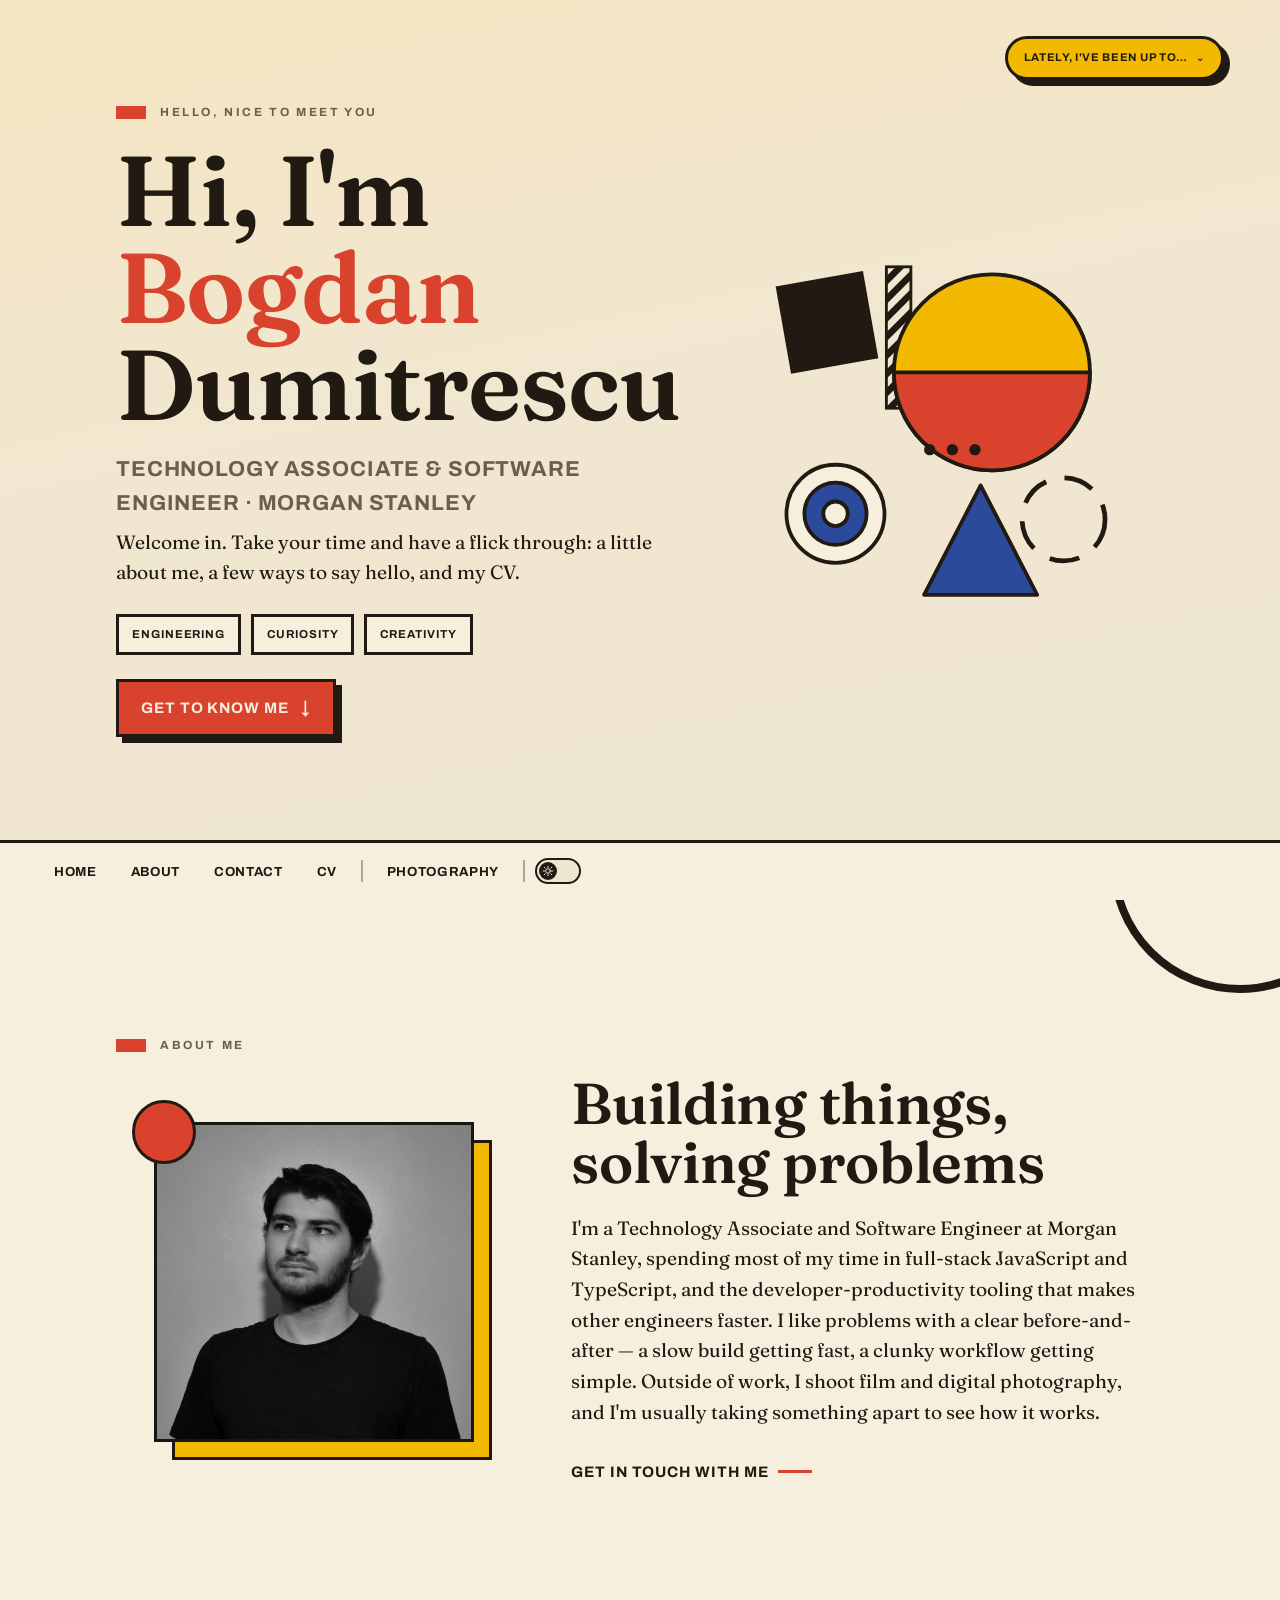
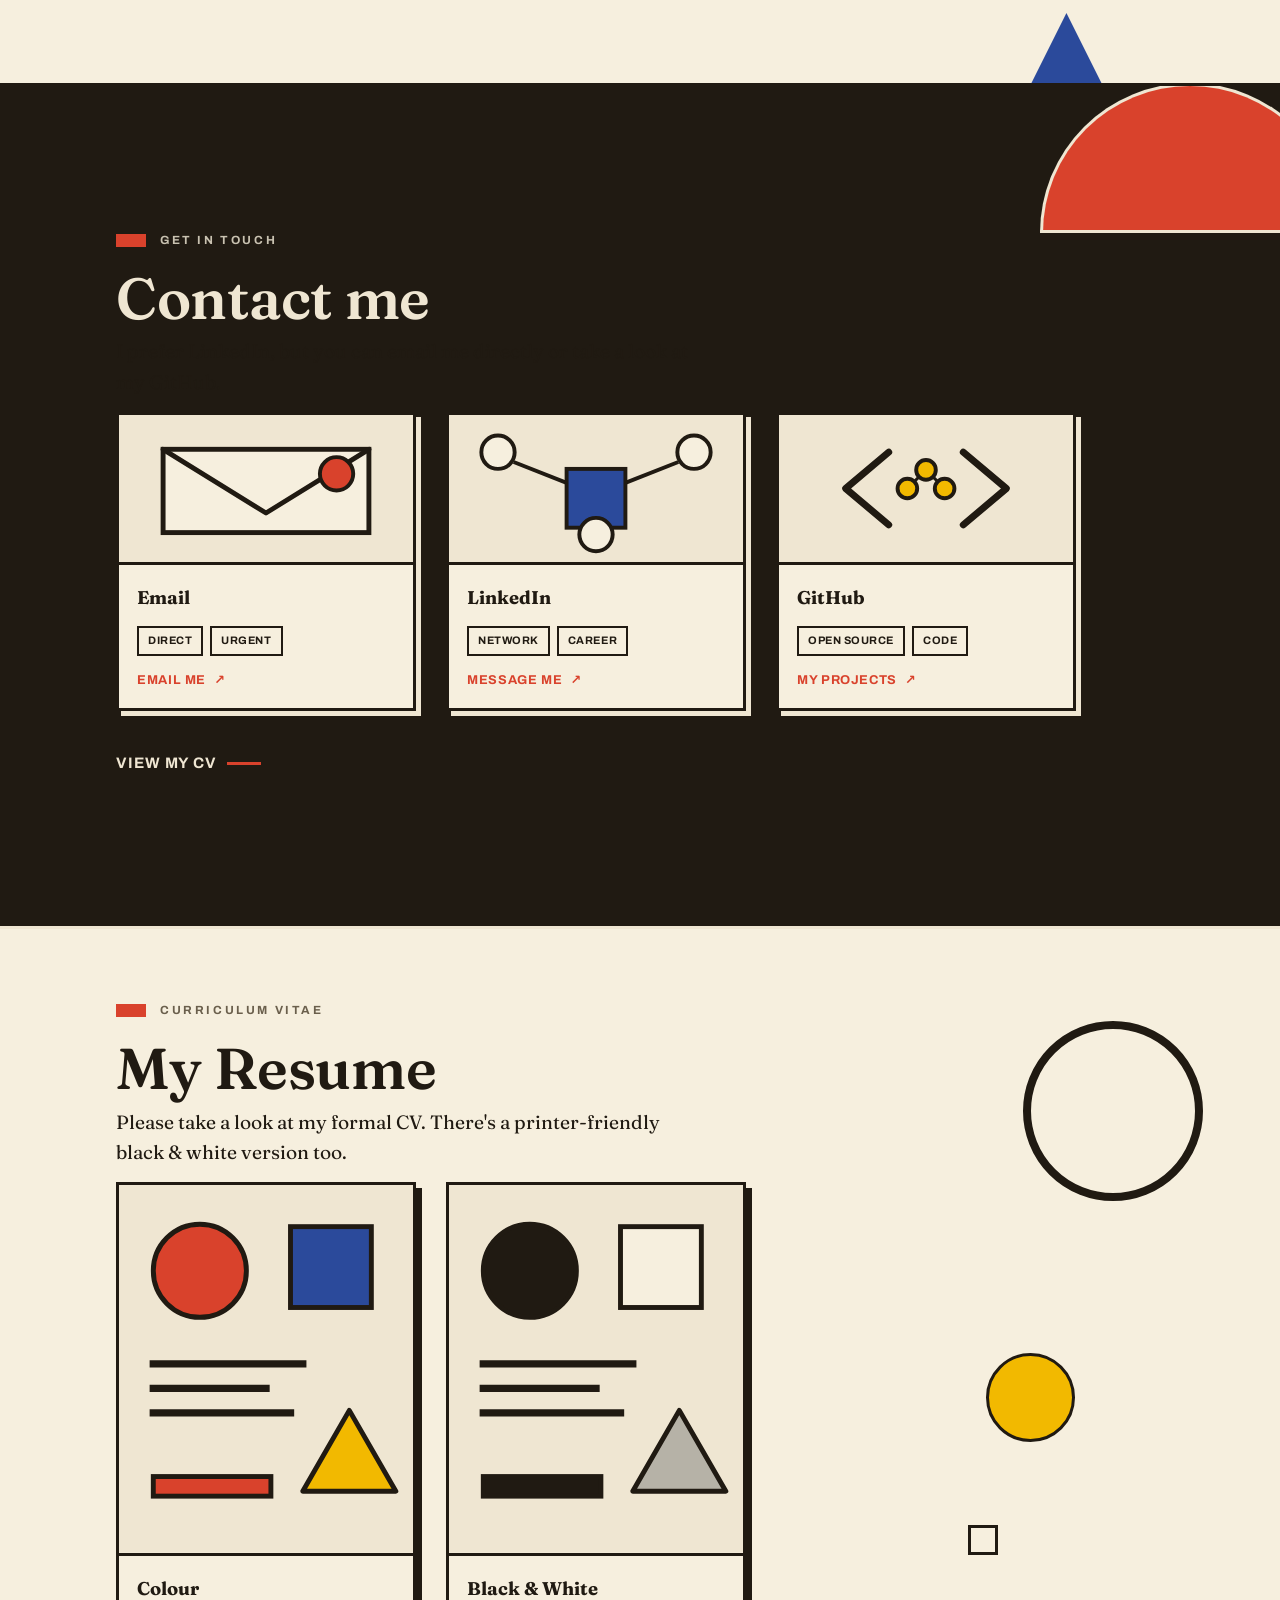
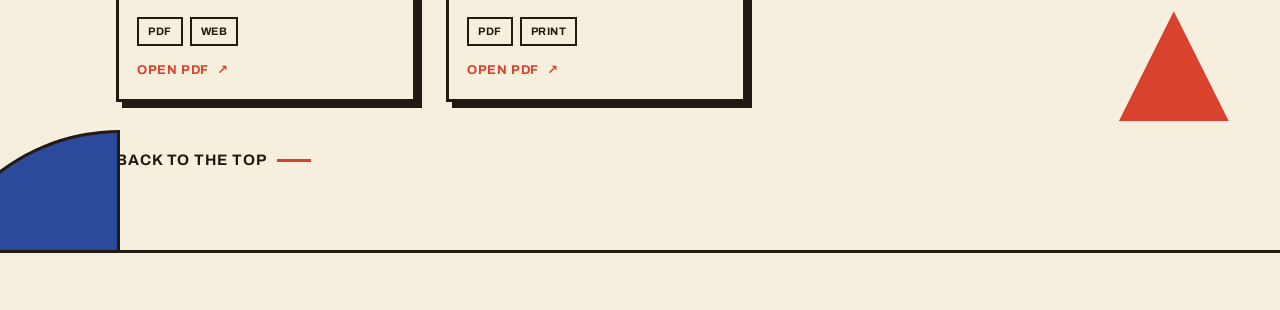
==== index.html @ 8de32c07 "Deploy" ====
<!DOCTYPE html>
<html lang="en">
  <head>
    <meta charset="utf-8" />
    <meta name="viewport" content="width=device-width, initial-scale=1, shrink-to-fit=no" />
    <meta name="theme-color" content="#ECE7D9" />

    <script type="text/javascript">
      // Apply the stored (or default) theme before first paint, so there's no
      // flash of the wrong theme. Mirrored by libs/shared's theme.tsx at runtime.
      // Two independent themes: the main site follows the OS preference by
      // default, Contact Sheet always defaults to dark until chosen otherwise.
      ;(function () {
        try {
          var stored = localStorage.getItem('theme')
          var theme =
            stored === 'light' || stored === 'dark'
              ? stored
              : window.matchMedia('(prefers-color-scheme: dark)').matches
                ? 'dark'
                : 'light'
          document.documentElement.setAttribute('data-theme', theme)

          var storedPhoto = localStorage.getItem('photo-theme')
          var photoTheme = storedPhoto === 'light' || storedPhoto === 'dark' ? storedPhoto : 'dark'
          document.documentElement.setAttribute('data-photo-theme', photoTheme)
        } catch (e) {}
      })()
    </script>

    <script type="text/javascript">
      // Counterpart to public/404.html's redirect: decode the real path back
      // out of the query string before the router mounts.
      ;(function (l) {
        if (l.search[1] === '/') {
          var decoded = l.search
            .slice(1)
            .split('&')
            .map(function (s) {
              return s.replace(/~and~/g, '&')
            })
            .join('?')
          window.history.replaceState(null, '', l.pathname.slice(0, -1) + decoded + l.hash)
        }
      })(window.location)
    </script>

    <!-- Primary Meta Tags -->
    <title>Bogdan Dumitrescu</title>
    <meta name="title" content="Bogdan Dumitrescu" />
    <meta
      name="description"
      content="Take a look at some of my projects, find out ways to contact me, or take a look at my CV."
    />

    <!-- Open Graph / Facebook -->
    <meta property="og:type" content="website" />
    <meta property="og:url" content="https://www.bogdumi.dev/" />
    <meta property="og:title" content="Bogdan Dumitrescu" />
    <meta
      property="og:description"
      content="Take a look at some of my projects, find out ways to contact me, or take a look at my CV."
    />
    <meta property="og:image" content="https://www.bogdumi.dev/img/social.png" />

    <!-- Twitter -->
    <meta property="twitter:card" content="summary_large_image" />
    <meta property="twitter:url" content="https://www.bogdumi.dev/" />
    <meta property="twitter:title" content="Bogdan Dumitrescu" />
    <meta
      property="twitter:description"
      content="Take a look at some of my projects, find out ways to contact me, or take a look at my CV."
    />
    <meta property="twitter:image" content="https://www.bogdumi.dev/img/social.png" />

    <link rel="icon" href="/favicon.png" />

    <!-- Google Analytics -->
    <script async src="https://www.googletagmanager.com/gtag/js?id=G-LY3YHLRYS4"></script>
    <script>
      window.dataLayer = window.dataLayer || []
      function gtag() {
        dataLayer.push(arguments)
      }
      gtag('js', new Date())
      gtag('config', 'G-LY3YHLRYS4')
    </script>
    <script type="module" crossorigin src="/assets/index-Dr-4iVKH.js"></script>
    <link rel="stylesheet" crossorigin href="/assets/index-CBNhX70w.css">
  </head>
  <body>
    <noscript>You need to enable JavaScript to run this app.</noscript>
    <div id="root"></div>
  </body>
</html>
---- assets/index-CBNhX70w.css ----
@font-face{font-family:Fraunces Variable;font-style:normal;font-display:swap;font-weight:100 900;src:url(/assets/fraunces-vietnamese-wght-normal-CnvboYUG.woff2) format("woff2-variations");unicode-range:U+0102-0103,U+0110-0111,U+0128-0129,U+0168-0169,U+01A0-01A1,U+01AF-01B0,U+0300-0301,U+0303-0304,U+0308-0309,U+0323,U+0329,U+1EA0-1EF9,U+20AB}@font-face{font-family:Fraunces Variable;font-style:normal;font-display:swap;font-weight:100 900;src:url(/assets/fraunces-latin-ext-wght-normal-Ca2vKHc0.woff2) format("woff2-variations");unicode-range:U+0100-02BA,U+02BD-02C5,U+02C7-02CC,U+02CE-02D7,U+02DD-02FF,U+0304,U+0308,U+0329,U+1D00-1DBF,U+1E00-1E9F,U+1EF2-1EFF,U+2020,U+20A0-20AB,U+20AD-20C0,U+2113,U+2C60-2C7F,U+A720-A7FF}@font-face{font-family:Fraunces Variable;font-style:normal;font-display:swap;font-weight:100 900;src:url(/assets/fraunces-latin-wght-normal-ukD16Tqj.woff2) format("woff2-variations");unicode-range:U+0000-00FF,U+0131,U+0152-0153,U+02BB-02BC,U+02C6,U+02DA,U+02DC,U+0304,U+0308,U+0329,U+2000-206F,U+20AC,U+2122,U+2191,U+2193,U+2212,U+2215,U+FEFF,U+FFFD}@font-face{font-family:Archivo Variable;font-style:normal;font-display:swap;font-weight:100 900;src:url(/assets/archivo-vietnamese-wght-normal-XAtsl5Q_.woff2) format("woff2-variations");unicode-range:U+0102-0103,U+0110-0111,U+0128-0129,U+0168-0169,U+01A0-01A1,U+01AF-01B0,U+0300-0301,U+0303-0304,U+0308-0309,U+0323,U+0329,U+1EA0-1EF9,U+20AB}@font-face{font-family:Archivo Variable;font-style:normal;font-display:swap;font-weight:100 900;src:url(/assets/archivo-latin-ext-wght-normal-C4zznr8T.woff2) format("woff2-variations");unicode-range:U+0100-02BA,U+02BD-02C5,U+02C7-02CC,U+02CE-02D7,U+02DD-02FF,U+0304,U+0308,U+0329,U+1D00-1DBF,U+1E00-1E9F,U+1EF2-1EFF,U+2020,U+20A0-20AB,U+20AD-20C0,U+2113,U+2C60-2C7F,U+A720-A7FF}@font-face{font-family:Archivo Variable;font-style:normal;font-display:swap;font-weight:100 900;src:url(/assets/archivo-latin-wght-normal-E0tuGl4L.woff2) format("woff2-variations");unicode-range:U+0000-00FF,U+0131,U+0152-0153,U+02BB-02BC,U+02C6,U+02DA,U+02DC,U+0304,U+0308,U+0329,U+2000-206F,U+20AC,U+2122,U+2191,U+2193,U+2212,U+2215,U+FEFF,U+FFFD}@font-face{font-family:Big Shoulders Display Variable;font-style:normal;font-display:swap;font-weight:100 900;src:url(/assets/big-shoulders-display-vietnamese-wght-normal-B-JM5mJH.woff2) format("woff2-variations");unicode-range:U+0102-0103,U+0110-0111,U+0128-0129,U+0168-0169,U+01A0-01A1,U+01AF-01B0,U+0300-0301,U+0303-0304,U+0308-0309,U+0323,U+0329,U+1EA0-1EF9,U+20AB}@font-face{font-family:Big Shoulders Display Variable;font-style:normal;font-display:swap;font-weight:100 900;src:url(/assets/big-shoulders-display-latin-ext-wght-normal-EP2r9iG4.woff2) format("woff2-variations");unicode-range:U+0100-02BA,U+02BD-02C5,U+02C7-02CC,U+02CE-02D7,U+02DD-02FF,U+0304,U+0308,U+0329,U+1D00-1DBF,U+1E00-1E9F,U+1EF2-1EFF,U+2020,U+20A0-20AB,U+20AD-20C0,U+2113,U+2C60-2C7F,U+A720-A7FF}@font-face{font-family:Big Shoulders Display Variable;font-style:normal;font-display:swap;font-weight:100 900;src:url(/assets/big-shoulders-display-latin-wght-normal-Bn_gnr7w.woff2) format("woff2-variations");unicode-range:U+0000-00FF,U+0131,U+0152-0153,U+02BB-02BC,U+02C6,U+02DA,U+02DC,U+0304,U+0308,U+0329,U+2000-206F,U+20AC,U+2122,U+2191,U+2193,U+2212,U+2215,U+FEFF,U+FFFD}._tot_nbows_5{width:100%;overflow-x:hidden;padding-bottom:var(--footer-h, 84px)}._scrollProgress_nbows_16{position:fixed;top:0;left:0;right:0;z-index:60;height:3px;background:transparent}._scrollProgress__bar_nbows_26{height:100%;width:100%;background:var(--accent);transform-origin:left;transform:scaleX(0)}._section_nbows_34{position:relative;overflow:hidden;min-height:100vh;min-height:100dvh;min-height:calc(100dvh - var(--footer-h, 84px));display:flex;align-items:center;padding:clamp(48px,8vh,120px) 0;border-bottom:var(--border-w) solid var(--line);scroll-snap-align:start}._sectionHero_nbows_52{background:linear-gradient(168deg,var(--paper-warm) 0%,var(--paper-warm-mid) 46%,var(--paper) 100%)}._sectionAlt_nbows_57{background:var(--paper-2)}._sectionDark_nbows_62{background:var(--ink);color:var(--paper);--line: var(--paper);--muted: #c9c2b1;--paper-2: #201d18;--shadow: 5px 5px 0 var(--paper);--shadow-hover: 9px 9px 0 var(--paper);--focus: var(--yellow)}._inner_nbows_73{position:relative;z-index:1;width:100%;max-width:var(--maxw);margin:0 auto;padding:0 clamp(20px,5vw,56px)}._reveal_nbows_85{opacity:0;transform:translateY(28px);transition:opacity .7s cubic-bezier(.2,.6,.2,1),transform .7s cubic-bezier(.2,.6,.2,1)}._reveal_nbows_85._revealed_nbows_91{opacity:1;transform:none}._eyebrow_nbows_100{display:flex;align-items:center;gap:14px;font-family:var(--font-sans);text-transform:uppercase;letter-spacing:.22em;font-size:.74rem;font-weight:700;color:var(--muted);margin:0 0 20px}._eyebrow_nbows_100:before{content:"";width:30px;height:13px;background:var(--accent);flex:none}._title_nbows_121{font-size:clamp(2.2rem,5.4vw,3.6rem);font-weight:600;line-height:1.02;letter-spacing:-.005em}._hero__title_nbows_128{font-size:clamp(3rem,9vw,6.2rem);font-weight:620;line-height:.98;letter-spacing:-.01em}._hero__title_nbows_128 em{font-style:normal;color:var(--red)}._subtitle_nbows_140{font-family:var(--font-sans);text-transform:uppercase;letter-spacing:.04em;font-weight:700;font-size:clamp(1rem,2vw,1.35rem);margin:0 0 6px;color:var(--muted)}._lede_nbows_150{font-size:clamp(1rem,1.5vw,1.2rem);max-width:48ch;margin:0;color:var(--ink)}._center_nbows_157{text-align:center;margin-left:auto;margin-right:auto}._btn_nbows_167{display:inline-flex;align-items:center;gap:12px;font-family:var(--font-sans);text-transform:uppercase;letter-spacing:.06em;font-weight:700;font-size:.95rem;cursor:pointer;background:var(--accent);color:var(--on-accent);border:var(--border-w) solid var(--line);padding:14px 22px;box-shadow:var(--shadow);transition:transform .18s ease,box-shadow .18s ease}._btn_nbows_167:hover{transform:translate(-2px,-2px);box-shadow:var(--shadow-hover)}._btn_nbows_167:active{transform:translate(2px,2px);box-shadow:2px 2px 0 var(--ink)}._btn_nbows_167 ._arrow_nbows_195{font-size:1.15em;line-height:1}._textLink_nbows_200{display:inline-flex;align-items:center;gap:10px;background:none;border:0;padding:6px 0;cursor:pointer;font-family:var(--font-sans);text-transform:uppercase;letter-spacing:.06em;font-weight:700;font-size:.95rem;color:inherit}._textLink_nbows_200:after{content:"";flex:none;width:34px;height:var(--border-w);background:var(--accent);transition:width .25s ease}._textLink_nbows_200:hover:after{width:60px}._hero__grid_nbows_233{display:grid;grid-template-columns:1.1fr .9fr;gap:clamp(24px,5vw,64px);align-items:center}._hero__meta_nbows_240{display:flex;flex-wrap:wrap;gap:10px;margin:26px 0 24px}._chip_nbows_247{font-family:var(--font-sans);text-transform:uppercase;letter-spacing:.08em;font-size:.72rem;font-weight:700;padding:8px 13px;border:var(--border-w) solid var(--line);background:var(--paper-2)}._hero__art_nbows_258{width:100%;max-width:460px;margin:0 auto}._hero__art_nbows_258 svg{width:100%;height:auto;display:block}._spin_nbows_270{transform-box:fill-box;transform-origin:center;animation:_spin_nbows_270 22s linear infinite}@keyframes _spin_nbows_270{to{transform:rotate(360deg)}}._nowBadge_nbows_286{position:absolute;z-index:2;top:clamp(20px,4vh,44px);right:clamp(20px,5vw,56px)}._nowBadge__trigger_nbows_293{display:inline-flex;align-items:center;gap:8px;font-family:var(--font-sans);text-transform:uppercase;letter-spacing:.06em;font-weight:700;font-size:.7rem;color:var(--ink);cursor:pointer;background:var(--yellow);border:var(--border-w) solid var(--line);border-radius:999px;padding:10px 16px;box-shadow:var(--shadow);white-space:nowrap;transition:transform .18s ease,box-shadow .18s ease}._nowBadge__trigger_nbows_293:hover{transform:translate(-2px,-2px);box-shadow:var(--shadow-hover)}._nowBadge__icon_nbows_318{display:inline-block;font-size:.9em;line-height:1;transition:transform .25s ease}._nowBadge_nbows_286:focus-within ._nowBadge__icon_nbows_318,._nowBadge_nbows_286._nowBadgeOpen_nbows_326 ._nowBadge__icon_nbows_318{transform:rotate(180deg)}._nowBadge__detail_nbows_332{position:absolute;top:calc(100% + 10px);right:0;width:max-content;max-width:min(280px,62vw);background:var(--paper-2);color:var(--ink);border:var(--border-w) solid var(--line);border-radius:4px 0 4px 4px;box-shadow:var(--shadow);padding:16px 18px;font-size:.92rem;line-height:1.45;opacity:0;transform:translateY(-6px) scale(.97);transform-origin:top right;pointer-events:none;transition:opacity .2s ease,transform .2s cubic-bezier(.2,.6,.2,1)}._nowBadge_nbows_286:focus-within ._nowBadge__detail_nbows_332,._nowBadge_nbows_286._nowBadgeOpen_nbows_326 ._nowBadge__detail_nbows_332{opacity:1;transform:translateY(0) scale(1);pointer-events:auto}@media(hover:hover)and (pointer:fine){._nowBadge_nbows_286:hover ._nowBadge__icon_nbows_318{transform:rotate(180deg)}._nowBadge_nbows_286:hover ._nowBadge__detail_nbows_332{opacity:1;transform:translateY(0) scale(1);pointer-events:auto}}._about__grid_nbows_379{display:grid;grid-template-columns:.8fr 1.2fr;gap:clamp(28px,5vw,60px);align-items:center}._avatar_nbows_386{position:relative;width:min(320px,70vw);aspect-ratio:1 / 1;margin:0 auto}._avatar_nbows_386 img{position:relative;z-index:1;width:100%;height:100%;object-fit:cover;border:var(--border-w) solid var(--line);filter:grayscale(1) contrast(1.05)}._avatar_nbows_386:before{content:"";position:absolute;top:18px;right:-18px;bottom:-18px;left:18px;background:var(--yellow);border:var(--border-w) solid var(--line);z-index:0}._avatar__dot_nbows_412{position:absolute;z-index:2;top:-22px;left:-22px;width:64px;height:64px;border-radius:50%;background:var(--red);border:var(--border-w) solid var(--line)}._about__body_nbows_424 h2{margin-bottom:20px}._tags_nbows_432{display:flex;flex-wrap:wrap;gap:7px}._tag_nbows_432{font-family:var(--font-sans);text-transform:uppercase;letter-spacing:.05em;font-size:.68rem;font-weight:700;padding:4px 9px;border:2px solid var(--line);color:var(--ink)}._more_nbows_449{margin-top:auto;display:inline-flex;align-items:center;gap:8px;font-family:var(--font-sans);text-transform:uppercase;letter-spacing:.05em;font-weight:700;font-size:.8rem;color:var(--accent)}._more_nbows_449:hover{text-decoration:underline;text-underline-offset:3px}._contact__grid_nbows_471{display:grid;grid-template-columns:repeat(auto-fit,minmax(240px,300px));gap:30px;margin-top:14px}._contactCard_nbows_484{display:flex;flex-direction:column;background:#f6efde;border:var(--border-w) solid #201a12;box-shadow:var(--shadow);transition:transform .18s ease,box-shadow .18s ease}._contactCard_nbows_484:hover,._contactCard_nbows_484:focus-within{transform:translate(-5px,-5px);box-shadow:var(--shadow-hover)}._contactCover_nbows_502{display:block;border-bottom:var(--border-w) solid #201a12}._contactCover_nbows_502 svg{display:block;width:100%;height:auto}._contactCard__body_nbows_513{display:flex;flex-direction:column;gap:14px;padding:18px;flex:1;color:#201a12}._contactCard__body_nbows_513 h3{font-size:1.15rem;font-weight:700}._contactTag_nbows_527{font-family:var(--font-sans);text-transform:uppercase;letter-spacing:.05em;font-size:.68rem;font-weight:700;padding:4px 9px;border:2px solid #201a12;color:#201a12}._contactMore_nbows_538{margin-top:auto;display:inline-flex;align-items:center;gap:8px;font-family:var(--font-sans);text-transform:uppercase;letter-spacing:.05em;font-weight:700;font-size:.8rem;color:var(--accent)}._contactMore_nbows_538:hover{text-decoration:underline;text-underline-offset:3px}._footer_nbows_560{position:fixed;left:0;right:0;bottom:0;z-index:50;display:flex;align-items:center;justify-content:space-between;gap:18px;padding:12px clamp(20px,5vw,40px);background:var(--paper-2)}._brand_nbows_574{font-family:var(--font-sans);text-transform:uppercase;font-weight:800;letter-spacing:.02em;font-size:.95rem;display:flex;align-items:center;gap:10px}._brand_nbows_574:before{content:"";width:16px;height:16px;background:var(--red);border-radius:50%;border:2px solid var(--line)}._navList_nbows_594{display:flex;align-items:center;gap:6px;flex-wrap:wrap;list-style:none;margin:0;padding:0}._navList_nbows_594 li{display:flex;align-items:center}._navDivider_nbows_609{width:2px;height:22px;background:var(--muted);opacity:.5;margin:0 4px}._navLink_nbows_617{display:inline-flex;align-items:center;line-height:1;font-family:var(--font-sans);text-transform:uppercase;letter-spacing:.05em;font-weight:700;font-size:.82rem;color:var(--ink);background:none;border:2px solid transparent;padding:8px 12px;cursor:pointer}._navLink_nbows_617:hover{background:var(--accent);color:var(--on-accent)}._themeSwitch_nbows_638{position:relative;flex:none;width:46px;height:26px;padding:0;border:2px solid var(--line);border-radius:999px;background:var(--paper);cursor:pointer}._themeSwitch_nbows_638:hover{border-color:var(--accent)}._themeSwitch__knob_nbows_654{position:absolute;top:2px;left:2px;width:18px;height:18px;border-radius:50%;display:grid;place-items:center;background:var(--ink);transition:transform .2s cubic-bezier(.4,0,.2,1)}._themeSwitch_nbows_638[aria-checked=true] ._themeSwitch__knob_nbows_654{transform:translate(20px)}._themeSwitch__icon_nbows_671{width:12px;height:12px;color:var(--paper)}._navToggle_nbows_685{position:fixed;top:clamp(14px,3vh,24px);left:clamp(16px,5vw,32px);z-index:70;width:46px;height:46px;display:grid;place-items:center;background:var(--accent);color:var(--on-accent);border:var(--border-w) solid var(--line);border-radius:999px;box-shadow:var(--shadow);cursor:pointer}._navToggle_nbows_685 svg{width:22px;height:22px}._srOnly_nbows_707{position:absolute;width:1px;height:1px;padding:0;margin:-1px;overflow:hidden;clip:rect(0,0,0,0);white-space:nowrap;border:0}._navOverlay_nbows_719{position:fixed;top:0;right:0;bottom:0;left:0;z-index:65;display:grid;place-items:center;background:var(--paper-2);opacity:0;visibility:hidden;transform:translateY(-8px);transition:opacity .25s ease,transform .25s ease,visibility .25s}._navOverlay_nbows_719[data-open=true]{opacity:1;visibility:visible;transform:translateY(0)}._navOverlay__content_nbows_738{display:grid;gap:6px;width:min(320px,84vw)}._navOverlay__divider_nbows_744{height:2px;background:var(--muted);opacity:.5;margin:6px 0}._navOverlay_nbows_719 ._navLink_nbows_617{text-align:left;font-size:1.05rem;padding:14px;border:2px solid var(--line)}._navOverlay_nbows_719 ._themeSwitch_nbows_638{justify-self:start}._deco_nbows_766{position:absolute;top:0;right:0;bottom:0;left:0;z-index:0;overflow:hidden;pointer-events:none}._shape_nbows_774{position:absolute;border:var(--border-w) solid var(--line)}._circle_nbows_779{border-radius:50%}._ring_nbows_780{border-radius:50%;background:transparent!important;border-width:8px}._halfDisc_nbows_781{border-radius:999px 999px 0 0}._quarter_nbows_782{border-radius:100% 0 0}._triangle_nbows_783{border:0;clip-path:polygon(50% 0,100% 100%,0 100%)}._fRed_nbows_785{background:var(--red)}._fBlue_nbows_786{background:var(--blue)}._fYellow_nbows_787{background:var(--yellow)}._fInk_nbows_788{background:var(--ink)}._fPaper_nbows_789{background:var(--paper-2)}._fNone_nbows_790{background:transparent}._stripes_nbows_792{border:0;background:repeating-linear-gradient(45deg,var(--ink) 0 7px,transparent 7px 15px)}._dots_nbows_797{border:0;background-image:radial-gradient(var(--ink) 3px,transparent 3.5px);background-size:18px 18px}@media(max-width:860px){._decoHideMobile_nbows_804{display:none}}._cvGrid_nbows_813{display:grid;grid-template-columns:repeat(auto-fit,minmax(240px,300px));gap:30px;margin-top:14px}._cvCard_nbows_820{display:flex;flex-direction:column;background:var(--paper-2);border:var(--border-w) solid var(--line);box-shadow:var(--shadow);transition:transform .18s ease,box-shadow .18s ease}._cvCard_nbows_820:hover,._cvCard_nbows_820:focus-within{transform:translate(-5px,-5px);box-shadow:var(--shadow-hover)}._cvCover_nbows_835{display:block;border-bottom:var(--border-w) solid var(--line)}._cvCover_nbows_835 svg{display:block;width:100%;height:auto}._cvCover__portrait_nbows_846{display:block}._cvCover__wide_nbows_850{display:none}._cvCard__body_nbows_854{display:flex;flex-direction:column;gap:14px;padding:18px;flex:1}._cvCard__body_nbows_854 h3{font-size:1.15rem;font-weight:700}@media(max-width:860px){._hero__grid_nbows_233,._about__grid_nbows_379{grid-template-columns:1fr}._hero__art_nbows_258{order:-1;max-width:300px}._avatar_nbows_386{order:-1}._cvGrid_nbows_813,._contact__grid_nbows_471{justify-content:center}}@media(max-width:620px){._footer_nbows_560,._cvCover__portrait_nbows_846{display:none}._cvCover__wide_nbows_850{display:block}._hero__meta_nbows_240{margin:18px 0 20px}._nowBadge_nbows_286{top:14px;right:14px}._nowBadge__trigger_nbows_293{font-size:.62rem;padding:8px 12px}._nowBadge__detail_nbows_332{max-width:min(240px,66vw);font-size:.86rem;padding:14px 16px}._section_nbows_34{min-height:0;align-items:flex-start;padding:88px 0 48px;scroll-snap-align:none}}@media(min-width:621px){._navToggle_nbows_685,._navOverlay_nbows_719{display:none}}@media(max-height:820px){._hero__title_nbows_128{font-size:clamp(2.4rem,7vw,4.6rem)}._subtitle_nbows_140{margin-top:10px}._hero__meta_nbows_240{margin:16px 0 18px}}._photoBlog_x3h80_9{--ink: #0c0c0d;--paper: #ede6d6;--bone: #f7f3e9;--brick: #96281b;--brass: #a9873f;--smoke: #9c988c;--photo-shade: #0c0c0d;--font-display: "Big Shoulders Display Variable", "Archivo Variable", sans-serif;--font-serif: "Fraunces Variable", Georgia, "Times New Roman", serif;--font-mono: "Archivo Variable", system-ui, sans-serif;background:var(--ink);color:var(--bone);min-height:100vh;font-family:var(--font-serif);line-height:1.65}html[data-photo-theme=light] ._photoBlog_x3h80_9{--ink: #d6d2c8;--bone: #1a1712;--paper: #39352c;--smoke: #6f6a5c;--brass: #7a5f28}._photoBlog_x3h80_9 :focus-visible{outline:3px solid var(--brass);outline-offset:3px}._photoBlog_x3h80_9 a{color:inherit}._sprocketStrip_x3h80_58{height:20px;background-color:var(--brass);background-image:radial-gradient(circle at center,var(--ink) 0 3.2px,transparent 3.3px);background-size:26px 20px;background-position:13px center;background-repeat:repeat-x}._inner_x3h80_67{max-width:1160px;margin:0 auto;padding:0 32px}._backLink_x3h80_73{display:inline-flex;align-items:center;gap:6px;font-family:var(--font-mono);font-size:.78rem;font-weight:600;text-transform:uppercase;letter-spacing:.1em;color:var(--brass)}._footer_x3h80_85{border-top:1px solid rgba(169,135,63,.35);margin-top:64px;padding:28px 32px 40px;max-width:1160px;margin-left:auto;margin-right:auto;display:flex;align-items:center;flex-wrap:wrap;gap:8px 24px;justify-content:space-between;font-family:var(--font-mono);font-size:.78rem;letter-spacing:.04em;color:var(--smoke)}._footer_x3h80_85 p{margin:0}._footerLink_x3h80_107{color:var(--brass);font-weight:600}._headerRight_x3h80_112{display:flex;align-items:center;gap:18px}._themeSwitch_x3h80_118{position:relative;flex:none;width:38px;height:21px;padding:0;border:1px solid var(--brass);border-radius:999px;background:none;cursor:pointer}._themeSwitch__knob_x3h80_130{position:absolute;top:2px;left:2px;width:15px;height:15px;border-radius:50%;display:grid;place-items:center;background:var(--brass);transition:transform .2s cubic-bezier(.4,0,.2,1)}._themeSwitch_x3h80_118[aria-checked=true] ._themeSwitch__knob_x3h80_130{transform:translate(17px)}._themeSwitch__icon_x3h80_147{width:10px;height:10px;color:var(--photo-shade)}._masthead_x3h80_155{padding:56px 32px 32px;max-width:1160px;margin:0 auto}._mastheadTop_x3h80_161{display:flex;justify-content:flex-end;align-items:baseline;margin-bottom:28px}._issue_x3h80_168{font-family:var(--font-mono);font-size:.78rem;letter-spacing:.1em;text-transform:uppercase;color:var(--smoke)}._mastheadTitle_x3h80_176{font-family:var(--font-display);font-weight:800;text-transform:uppercase;letter-spacing:.01em;font-size:clamp(3.2rem,10vw,7.5rem);line-height:.86;margin:0;color:var(--bone)}._mastheadDeck_x3h80_187{font-style:italic;color:var(--smoke);font-size:1.1rem;max-width:46ch;margin:18px 0 0}._rule_x3h80_195{height:1px;background:var(--brass);max-width:1160px;margin:0 auto}._toolbar_x3h80_202{display:flex;align-items:baseline;justify-content:space-between;flex-wrap:wrap;gap:12px 24px;max-width:1160px;margin:0 auto;padding:18px 32px 0}._toolbarGroup_x3h80_213{display:flex;align-items:center;flex-wrap:wrap;gap:10px}._sortLabel_x3h80_220{font-family:var(--font-mono);font-size:.72rem;letter-spacing:.1em;text-transform:uppercase;color:var(--smoke)}._sortButton_x3h80_228{font-family:var(--font-mono);font-size:.72rem;font-weight:700;letter-spacing:.06em;text-transform:uppercase;color:var(--smoke);background:none;border:1px solid transparent;padding:5px 9px;cursor:pointer}._sortButton_x3h80_228[aria-pressed=true]{color:var(--brick);border-color:var(--brick)}._emptyState_x3h80_246{max-width:1160px;margin:0 auto;padding:64px 32px 96px}._emptyState_x3h80_246 p:last-child{color:var(--smoke);max-width:46ch}._loadMoreSentinel_x3h80_257{height:1px}._grid_x3h80_264{list-style:none;padding:40px 32px 24px;max-width:1160px;margin:0 auto;display:grid;grid-template-columns:repeat(auto-fill,minmax(280px,1fr));gap:40px 32px}._card_x3h80_275{display:block;position:relative}._cardPhoto_x3h80_280{position:relative;aspect-ratio:3 / 2;overflow:hidden;background:var(--photo-shade);border:1px solid rgba(169,135,63,.4)}._cardPhoto_x3h80_280 img{width:100%;height:100%;object-fit:cover;transition:transform .5s cubic-bezier(.2,.6,.2,1)}._card_x3h80_275:hover ._cardPhoto_x3h80_280 img,._card_x3h80_275:focus-visible ._cardPhoto_x3h80_280 img{transform:scale(1.045)}._cardPhoto_x3h80_280:after{content:"";position:absolute;top:0;right:0;bottom:0;left:0;background:linear-gradient(180deg,transparent 45%,var(--photo-shade) 100%);mix-blend-mode:multiply;pointer-events:none}._frameNo_x3h80_309{position:absolute;top:10px;left:10px;z-index:1;font-family:var(--font-mono);font-size:.72rem;font-weight:700;letter-spacing:.06em;color:var(--photo-shade);background:var(--brass);padding:3px 7px}._cardTitle_x3h80_323{font-family:var(--font-serif);font-weight:600;font-size:1.35rem;margin:16px 0 6px;color:var(--bone)}._cardDesc_x3h80_331{margin:0;color:var(--smoke);font-size:.95rem;display:-webkit-box;-webkit-line-clamp:2;-webkit-box-orient:vertical;overflow:hidden}._postHeader_x3h80_343{display:flex;justify-content:space-between;align-items:center;padding:24px 32px;max-width:1160px;margin:0 auto}._frameCounter_x3h80_352{font-family:var(--font-mono);font-size:.78rem;letter-spacing:.08em;color:var(--smoke)}._postPhoto_x3h80_359{margin:0 0 40px;position:relative;max-height:72vh;overflow:hidden;background:var(--photo-shade)}._postPhoto_x3h80_359 img{width:100%;height:100%;max-height:72vh;object-fit:cover;display:block}._postPhoto_x3h80_359:after{content:"";position:absolute;top:0;right:0;bottom:0;left:0;background:linear-gradient(180deg,transparent 60%,var(--photo-shade) 100%);mix-blend-mode:multiply;pointer-events:none}._postBody_x3h80_384{max-width:720px;margin:0 auto;padding:0 32px}._eyebrow_x3h80_390{font-family:var(--font-mono);font-size:.78rem;letter-spacing:.1em;text-transform:uppercase;color:var(--brass);margin:0 0 14px}._postTitle_x3h80_399{font-family:var(--font-display);text-transform:uppercase;font-weight:800;font-size:clamp(2.4rem,6vw,4.2rem);line-height:.92;margin:0;color:var(--bone)}._postDeck_x3h80_409{font-style:italic;color:var(--smoke);font-size:1.15rem;max-width:56ch;margin:20px 0 40px}._prose_x3h80_417 p{margin:0 0 22px;font-size:1.08rem;color:var(--paper)}._prose_x3h80_417 ul,._prose_x3h80_417 ol{margin:0 0 22px;padding-left:1.25em;color:var(--paper);font-size:1.08rem}._prose_x3h80_417 li{margin-bottom:8px}._prose_x3h80_417 a,._blockQuote_x3h80_436 a{color:var(--brass);text-decoration:underline;text-underline-offset:2px}._prose_x3h80_417 code,._blockQuote_x3h80_436 code,._blockHeading_x3h80_444 code{font-family:var(--font-mono);font-size:.9em;background:#a9873f26;padding:.1em .35em}._dropCap_x3h80_451:first-letter{font-family:var(--font-display);font-weight:800;font-size:4.4rem;line-height:.75;float:left;padding:4px 10px 0 0;color:var(--brass)}._blockHeading_x3h80_444{font-family:var(--font-display);text-transform:uppercase;font-weight:800;letter-spacing:.01em;font-size:1.6rem;color:var(--bone);margin:44px 0 18px}._blockImage_x3h80_473{margin:32px 0;position:relative}._blockImage_x3h80_473 img{width:100%;display:block;background:var(--photo-shade)}._blockImage_x3h80_473 figcaption{margin-top:10px;font-family:var(--font-mono);font-size:.78rem;letter-spacing:.04em;color:var(--smoke)}._morePhotos_x3h80_492{margin:48px 0 8px;padding-top:32px;border-top:1px solid rgba(169,135,63,.35)}._morePhotos_x3h80_492 ._eyebrow_x3h80_390{margin-bottom:18px}._blockGallery_x3h80_502{display:grid;grid-template-columns:repeat(auto-fit,minmax(200px,1fr));gap:20px;margin:32px 0}._blockGallery_x3h80_502 img{width:100%;aspect-ratio:3 / 2;object-fit:cover;display:block;background:var(--photo-shade)}._blockGallery_x3h80_502 figcaption{margin-top:8px;font-family:var(--font-mono);font-size:.72rem;letter-spacing:.04em;color:var(--smoke)}._carousel_x3h80_527{margin:32px 0}._carouselFrame_x3h80_531{position:relative;aspect-ratio:3 / 2;overflow:hidden;background:var(--photo-shade)}._carouselFrame_x3h80_531 img{width:100%;height:100%;object-fit:cover;display:block}._carouselNav_x3h80_545{position:absolute;top:50%;transform:translateY(-50%);width:40px;height:40px;display:flex;align-items:center;justify-content:center;border:1px solid rgba(169,135,63,.5);background:#0a09078c;color:var(--bone);font-size:1.4rem;line-height:1;cursor:pointer}._carouselNav_x3h80_545:hover{border-color:var(--brass);color:var(--brass)}._carouselPrev_x3h80_567{left:14px}._carouselNext_x3h80_571{right:14px}._carouselCounter_x3h80_575{position:absolute;bottom:12px;right:14px;font-family:var(--font-mono);font-size:.72rem;letter-spacing:.06em;color:var(--bone);background:#0a09078c;padding:3px 8px}._carouselCaption_x3h80_587{margin:12px 0 0;font-family:var(--font-mono);font-size:.82rem;letter-spacing:.02em;color:var(--smoke)}._carouselDots_x3h80_595{display:flex;justify-content:center;gap:8px;margin-top:16px}._carouselDot_x3h80_595{width:7px;height:7px;padding:0;border:none;border-radius:50%;background:#a9873f59;cursor:pointer}._carouselDot_x3h80_595:hover{background:#a9873f99}._carouselDotActive_x3h80_616{background:var(--brass)}._blockQuote_x3h80_436{margin:36px 0;padding:2px 0 2px 24px;border-left:2px solid var(--brass)}._blockQuote_x3h80_436 p{font-family:var(--font-serif);font-style:italic;font-size:1.35rem;line-height:1.5;color:var(--bone);margin:0 0 10px}._blockQuote_x3h80_436 cite{font-family:var(--font-mono);font-style:normal;font-size:.78rem;letter-spacing:.06em;text-transform:uppercase;color:var(--smoke)}._specPlate_x3h80_644{display:grid;grid-template-columns:repeat(auto-fit,minmax(150px,1fr));border-top:1px solid var(--brass);border-bottom:1px solid var(--brass);margin:44px 0}._specItem_x3h80_652{border-left:1px solid rgba(169,135,63,.35);padding:16px 22px}._specItem_x3h80_652 dt{font-family:var(--font-mono);font-size:.7rem;font-weight:700;letter-spacing:.12em;text-transform:uppercase;color:var(--smoke);margin:0 0 5px}._specItem_x3h80_652 dd{margin:0;font-family:var(--font-serif);font-size:1.05rem;color:var(--bone)}._frameNav_x3h80_675{display:flex;justify-content:space-between;gap:24px;padding:8px 0;font-family:var(--font-mono);font-size:.85rem;letter-spacing:.03em}._frameNav_x3h80_675 a{color:var(--brass);font-weight:600}._frameNavSpacer_x3h80_690{flex:1}._notFound_x3h80_696{max-width:720px;margin:0 auto;padding:96px 32px;text-align:left}._notFound_x3h80_696 p{color:var(--paper)}@media(max-width:860px){._grid_x3h80_264{grid-template-columns:repeat(auto-fill,minmax(240px,1fr));gap:32px 24px}._postPhoto_x3h80_359,._postPhoto_x3h80_359 img{max-height:52vh}}@media(max-width:620px){._inner_x3h80_67,._masthead_x3h80_155,._footer_x3h80_85,._postHeader_x3h80_343,._postBody_x3h80_384{padding-left:20px;padding-right:20px}._grid_x3h80_264{grid-template-columns:1fr;padding-left:20px;padding-right:20px}._dropCap_x3h80_451:first-letter{font-size:3.4rem}._blockGallery_x3h80_502{grid-template-columns:1fr}}:root{--font-serif: "Fraunces Variable", Georgia, "Times New Roman", serif;--font-sans: "Archivo Variable", system-ui, -apple-system, "Segoe UI", sans-serif;--paper: #EFE6D2;--paper-2: #F6EFDE;--paper-warm: #F4E4C1;--paper-warm-mid: #F1E7D0;--ink: #201A12;--muted: #6a5f4c;--line: #201A12;--red: #D9422C;--blue: #2B4A9B;--yellow: #F2B900;--accent: var(--red);--on-accent: #F6EFDE;--focus: var(--blue);--border-w: 3px;--shadow: 6px 6px 0 var(--ink);--shadow-hover: 10px 10px 0 var(--ink);--maxw: 1160px}:root[data-theme=dark]{--paper: #1c170f;--paper-2: #241d13;--paper-warm: #2c2116;--paper-warm-mid: #261e12;--ink: #f4ecd9;--muted: #b9ac90;--line: #f4ecd9}*{box-sizing:border-box}html{scroll-behavior:smooth;scroll-snap-type:y proximity}body{margin:0;color:var(--ink);background-color:var(--paper-2);font-family:var(--font-serif);line-height:1.6;-webkit-font-smoothing:antialiased;text-rendering:optimizeLegibility}h1,h2,h3{font-family:var(--font-serif);font-weight:600;margin:0;text-wrap:balance}a{color:inherit;text-decoration:none}img{max-width:100%;display:block}button{font:inherit;color:inherit}:focus-visible{outline:3px solid var(--focus);outline-offset:3px}.skip{position:fixed;top:12px;left:12px;z-index:100;transform:translateY(-160%);background:var(--ink);color:var(--paper);font-family:var(--font-sans);text-transform:uppercase;letter-spacing:.06em;font-weight:700;font-size:.8rem;padding:12px 16px;border:var(--border-w) solid var(--ink);transition:transform .2s ease}.skip:focus-visible{transform:translateY(0)}@media(prefers-reduced-motion:reduce){html{scroll-behavior:auto}*,*:before,*:after{animation-duration:.001ms!important;animation-iteration-count:1!important;transition-duration:.001ms!important}}
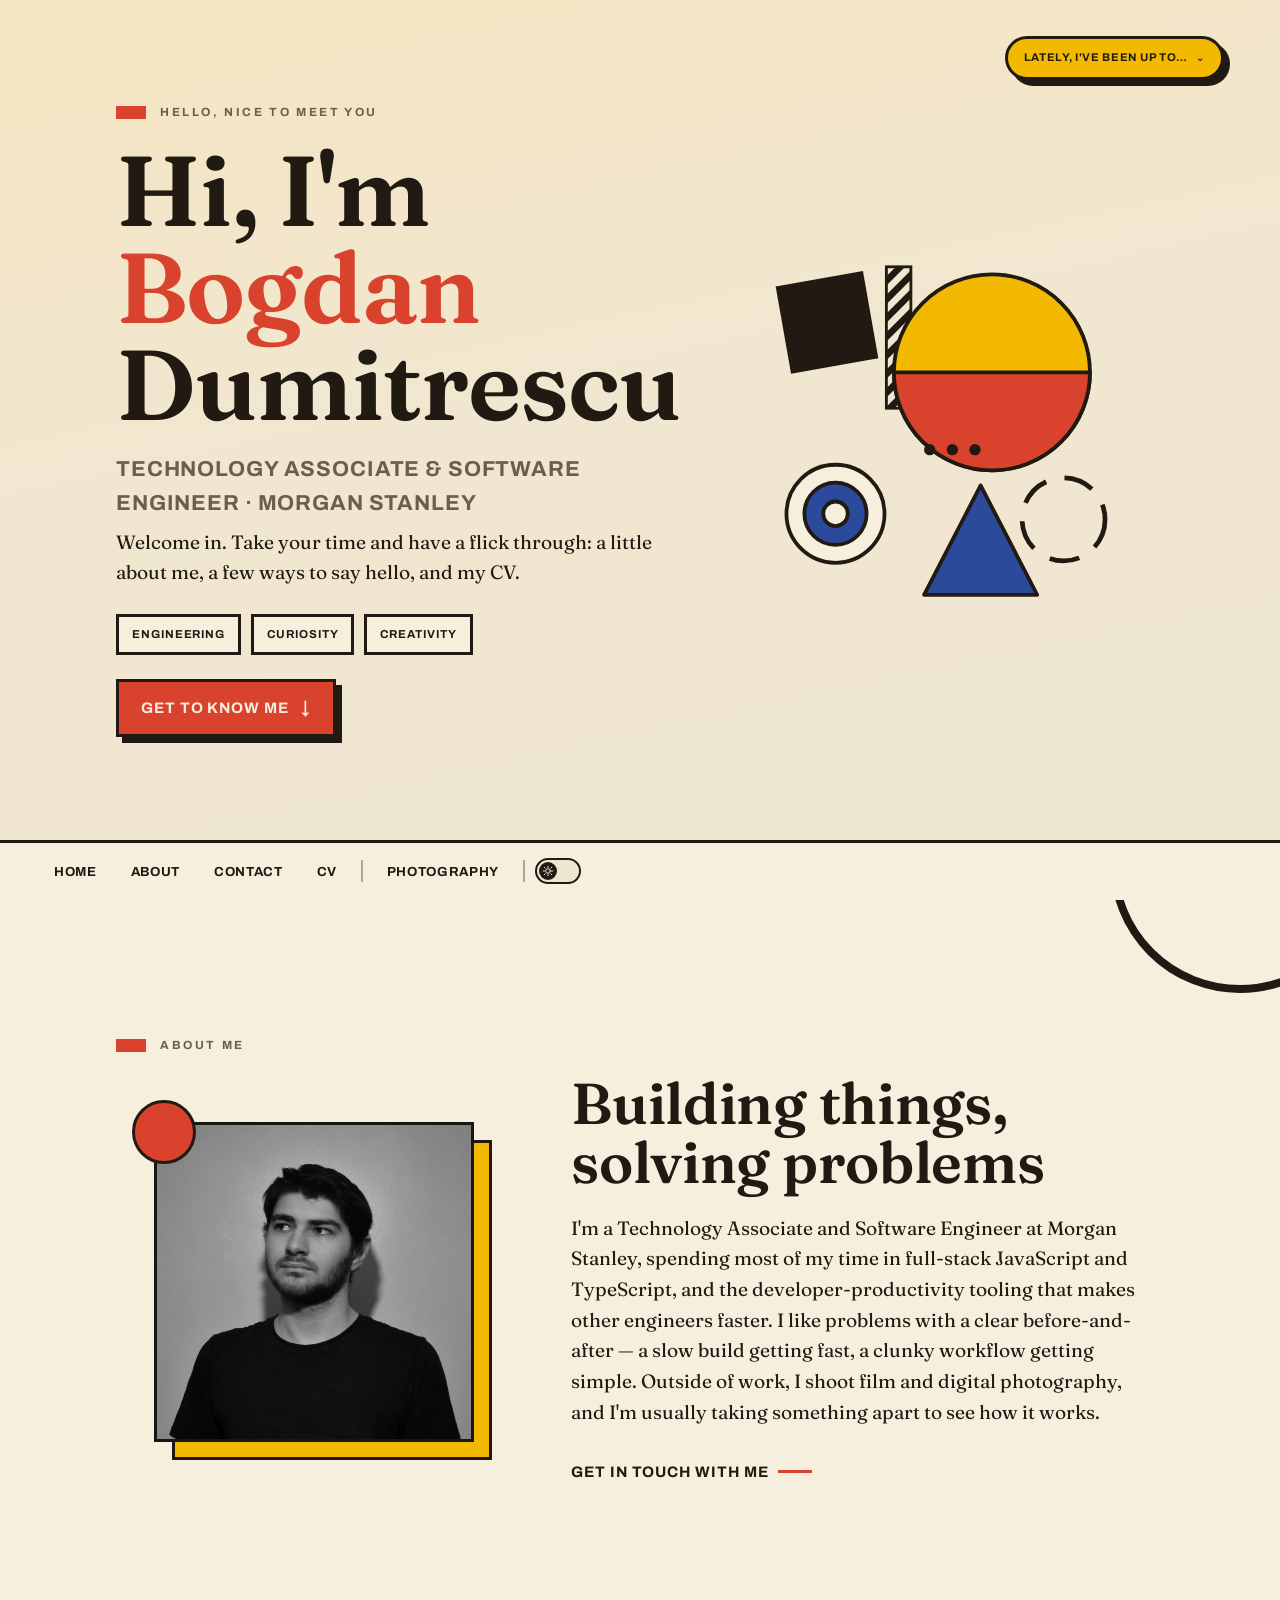
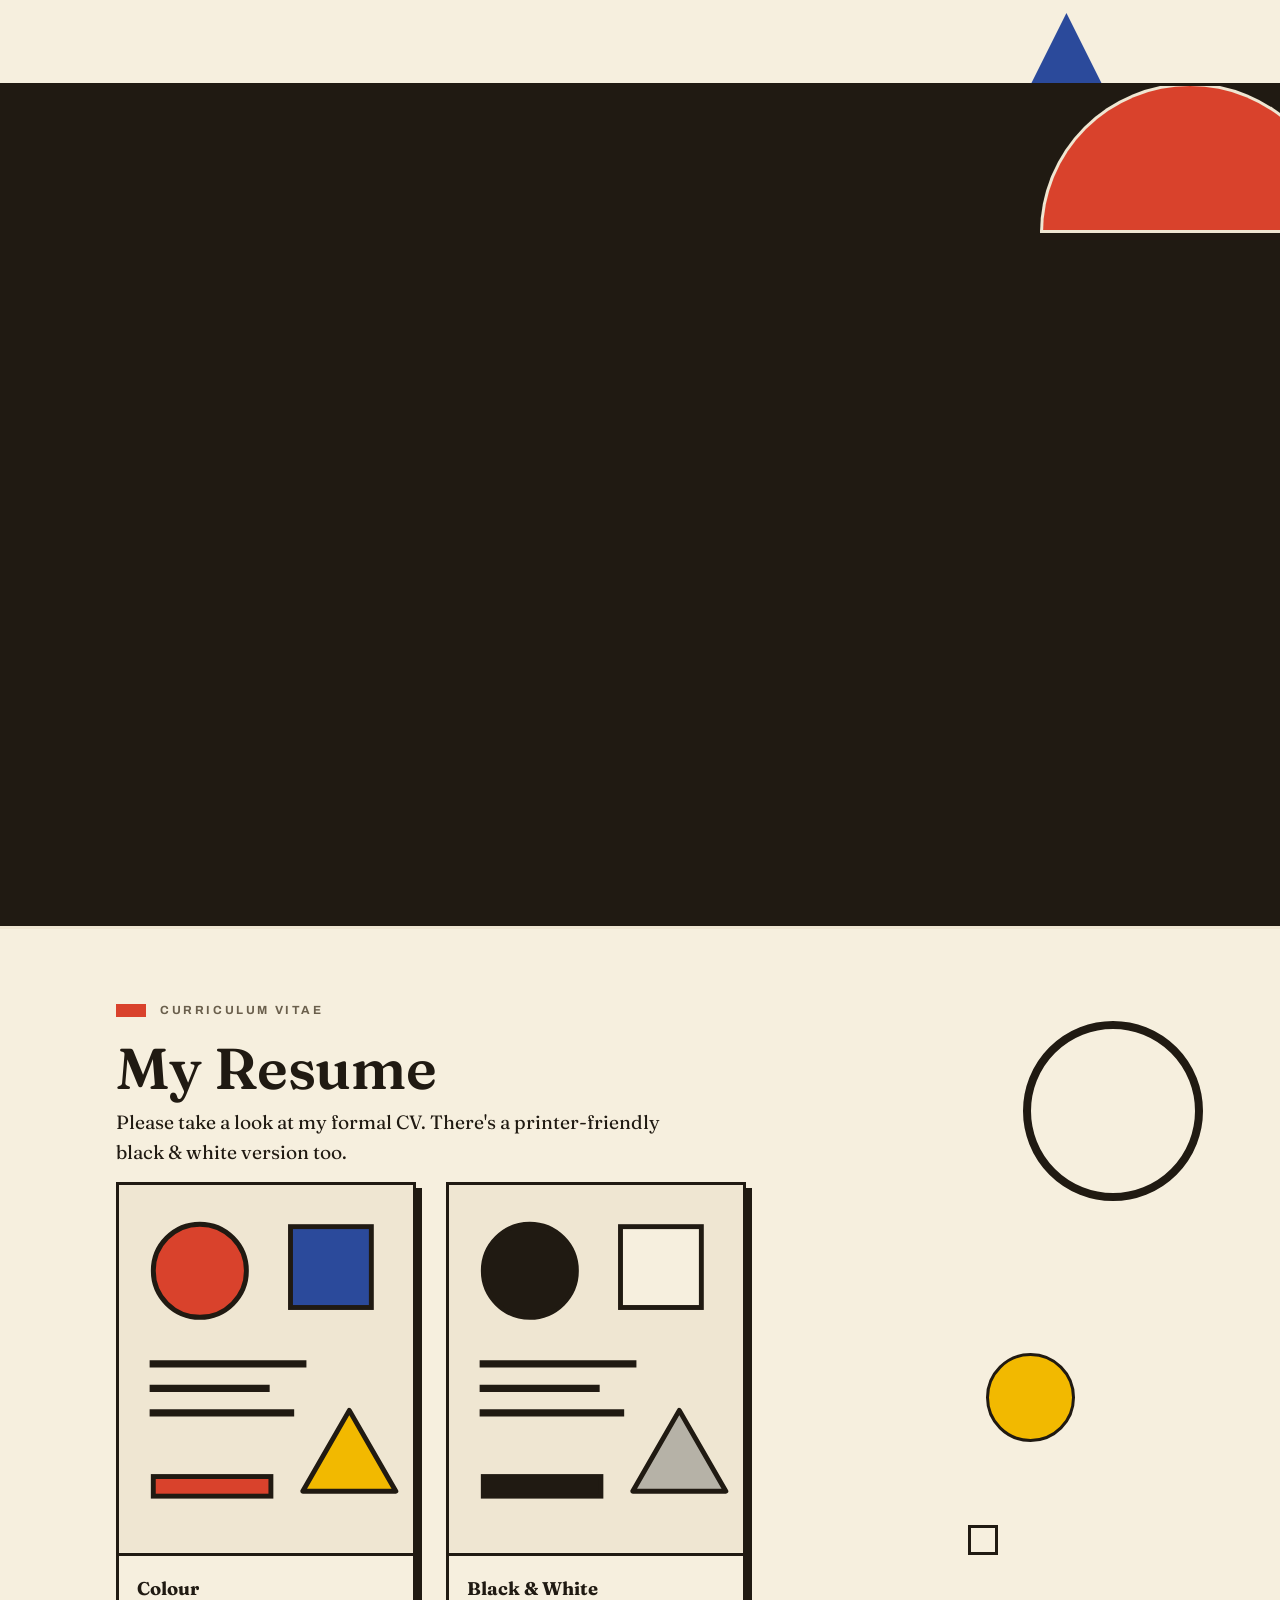
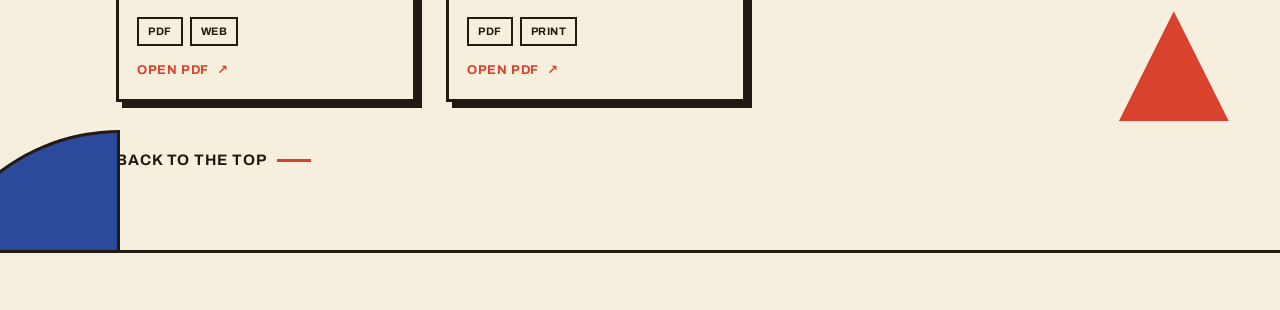
==== commit b8b4b5b3: "Deploy" ====
--- a/index.html
+++ b/index.html
@@ -75,18 +75,14 @@
 
     <link rel="icon" href="/favicon.png" />
 
-    <!-- Google Analytics -->
-    <script async src="https://www.googletagmanager.com/gtag/js?id=G-LY3YHLRYS4"></script>
-    <script>
-      window.dataLayer = window.dataLayer || []
-      function gtag() {
-        dataLayer.push(arguments)
-      }
-      gtag('js', new Date())
-      gtag('config', 'G-LY3YHLRYS4')
-    </script>
-    <script type="module" crossorigin src="/assets/index-Dr-4iVKH.js"></script>
-    <link rel="stylesheet" crossorigin href="/assets/index-CBNhX70w.css">
+    <!-- Umami Analytics -->
+    <script
+      defer
+      src="https://truenas-scale.tailc50435.ts.net/script.js"
+      data-website-id="eb365740-cc9d-4279-b6a5-34cb9e57db77"
+    ></script>
+    <script type="module" crossorigin src="/assets/index-B6IVK8Vb.js"></script>
+    <link rel="stylesheet" crossorigin href="/assets/index-CPZBArfZ.css">
   </head>
   <body>
     <noscript>You need to enable JavaScript to run this app.</noscript>
--- a/assets/index-CPZBArfZ.css
+++ b/assets/index-CPZBArfZ.css
@@ -0,0 +1 @@
+@font-face{font-family:Fraunces Variable;font-style:normal;font-display:swap;font-weight:100 900;src:url(/assets/fraunces-vietnamese-wght-normal-CnvboYUG.woff2) format("woff2-variations");unicode-range:U+0102-0103,U+0110-0111,U+0128-0129,U+0168-0169,U+01A0-01A1,U+01AF-01B0,U+0300-0301,U+0303-0304,U+0308-0309,U+0323,U+0329,U+1EA0-1EF9,U+20AB}@font-face{font-family:Fraunces Variable;font-style:normal;font-display:swap;font-weight:100 900;src:url(/assets/fraunces-latin-ext-wght-normal-Ca2vKHc0.woff2) format("woff2-variations");unicode-range:U+0100-02BA,U+02BD-02C5,U+02C7-02CC,U+02CE-02D7,U+02DD-02FF,U+0304,U+0308,U+0329,U+1D00-1DBF,U+1E00-1E9F,U+1EF2-1EFF,U+2020,U+20A0-20AB,U+20AD-20C0,U+2113,U+2C60-2C7F,U+A720-A7FF}@font-face{font-family:Fraunces Variable;font-style:normal;font-display:swap;font-weight:100 900;src:url(/assets/fraunces-latin-wght-normal-ukD16Tqj.woff2) format("woff2-variations");unicode-range:U+0000-00FF,U+0131,U+0152-0153,U+02BB-02BC,U+02C6,U+02DA,U+02DC,U+0304,U+0308,U+0329,U+2000-206F,U+20AC,U+2122,U+2191,U+2193,U+2212,U+2215,U+FEFF,U+FFFD}@font-face{font-family:Archivo Variable;font-style:normal;font-display:swap;font-weight:100 900;src:url(/assets/archivo-vietnamese-wght-normal-XAtsl5Q_.woff2) format("woff2-variations");unicode-range:U+0102-0103,U+0110-0111,U+0128-0129,U+0168-0169,U+01A0-01A1,U+01AF-01B0,U+0300-0301,U+0303-0304,U+0308-0309,U+0323,U+0329,U+1EA0-1EF9,U+20AB}@font-face{font-family:Archivo Variable;font-style:normal;font-display:swap;font-weight:100 900;src:url(/assets/archivo-latin-ext-wght-normal-C4zznr8T.woff2) format("woff2-variations");unicode-range:U+0100-02BA,U+02BD-02C5,U+02C7-02CC,U+02CE-02D7,U+02DD-02FF,U+0304,U+0308,U+0329,U+1D00-1DBF,U+1E00-1E9F,U+1EF2-1EFF,U+2020,U+20A0-20AB,U+20AD-20C0,U+2113,U+2C60-2C7F,U+A720-A7FF}@font-face{font-family:Archivo Variable;font-style:normal;font-display:swap;font-weight:100 900;src:url(/assets/archivo-latin-wght-normal-E0tuGl4L.woff2) format("woff2-variations");unicode-range:U+0000-00FF,U+0131,U+0152-0153,U+02BB-02BC,U+02C6,U+02DA,U+02DC,U+0304,U+0308,U+0329,U+2000-206F,U+20AC,U+2122,U+2191,U+2193,U+2212,U+2215,U+FEFF,U+FFFD}@font-face{font-family:Big Shoulders Display Variable;font-style:normal;font-display:swap;font-weight:100 900;src:url(/assets/big-shoulders-display-vietnamese-wght-normal-B-JM5mJH.woff2) format("woff2-variations");unicode-range:U+0102-0103,U+0110-0111,U+0128-0129,U+0168-0169,U+01A0-01A1,U+01AF-01B0,U+0300-0301,U+0303-0304,U+0308-0309,U+0323,U+0329,U+1EA0-1EF9,U+20AB}@font-face{font-family:Big Shoulders Display Variable;font-style:normal;font-display:swap;font-weight:100 900;src:url(/assets/big-shoulders-display-latin-ext-wght-normal-EP2r9iG4.woff2) format("woff2-variations");unicode-range:U+0100-02BA,U+02BD-02C5,U+02C7-02CC,U+02CE-02D7,U+02DD-02FF,U+0304,U+0308,U+0329,U+1D00-1DBF,U+1E00-1E9F,U+1EF2-1EFF,U+2020,U+20A0-20AB,U+20AD-20C0,U+2113,U+2C60-2C7F,U+A720-A7FF}@font-face{font-family:Big Shoulders Display Variable;font-style:normal;font-display:swap;font-weight:100 900;src:url(/assets/big-shoulders-display-latin-wght-normal-Bn_gnr7w.woff2) format("woff2-variations");unicode-range:U+0000-00FF,U+0131,U+0152-0153,U+02BB-02BC,U+02C6,U+02DA,U+02DC,U+0304,U+0308,U+0329,U+2000-206F,U+20AC,U+2122,U+2191,U+2193,U+2212,U+2215,U+FEFF,U+FFFD}._tot_16cfs_5{width:100%;overflow-x:hidden;padding-bottom:var(--footer-h, 84px)}._scrollProgress_16cfs_16{position:fixed;top:0;left:0;right:0;z-index:60;height:3px;background:transparent}._scrollProgress__bar_16cfs_26{height:100%;width:100%;background:var(--accent);transform-origin:left;transform:scaleX(0)}._section_16cfs_34{position:relative;overflow:hidden;min-height:100vh;min-height:100dvh;min-height:calc(100dvh - var(--footer-h, 84px));display:flex;align-items:center;padding:clamp(48px,8vh,120px) 0;border-bottom:var(--border-w) solid var(--line);scroll-snap-align:start}._sectionHero_16cfs_52{background:linear-gradient(168deg,var(--paper-warm) 0%,var(--paper-warm-mid) 46%,var(--paper) 100%)}._sectionAlt_16cfs_57{background:var(--paper-2)}._sectionDark_16cfs_62{background:var(--ink);color:var(--paper);--line: var(--paper);--muted: #c9c2b1;--paper-2: #201d18;--shadow: 5px 5px 0 var(--paper);--shadow-hover: 9px 9px 0 var(--paper);--focus: var(--yellow)}._inner_16cfs_73{position:relative;z-index:1;width:100%;max-width:var(--maxw);margin:0 auto;padding:0 clamp(20px,5vw,56px)}._reveal_16cfs_85{opacity:0;transform:translateY(28px);transition:opacity .7s cubic-bezier(.2,.6,.2,1),transform .7s cubic-bezier(.2,.6,.2,1)}._reveal_16cfs_85._revealed_16cfs_91{opacity:1;transform:none}._eyebrow_16cfs_100{display:flex;align-items:center;gap:14px;font-family:var(--font-sans);text-transform:uppercase;letter-spacing:.22em;font-size:.74rem;font-weight:700;color:var(--muted);margin:0 0 20px}._eyebrow_16cfs_100:before{content:"";width:30px;height:13px;background:var(--accent);flex:none}._title_16cfs_121{font-size:clamp(2.2rem,5.4vw,3.6rem);font-weight:600;line-height:1.02;letter-spacing:-.005em}._hero__title_16cfs_128{font-size:clamp(3rem,9vw,6.2rem);font-weight:620;line-height:.98;letter-spacing:-.01em}._hero__title_16cfs_128 em{font-style:normal;color:var(--red)}._subtitle_16cfs_140{font-family:var(--font-sans);text-transform:uppercase;letter-spacing:.04em;font-weight:700;font-size:clamp(1rem,2vw,1.35rem);margin:0 0 6px;color:var(--muted)}._lede_16cfs_150{font-size:clamp(1rem,1.5vw,1.2rem);max-width:48ch;margin:0;color:var(--ink)}._center_16cfs_157{text-align:center;margin-left:auto;margin-right:auto}._btn_16cfs_167{display:inline-flex;align-items:center;gap:12px;font-family:var(--font-sans);text-transform:uppercase;letter-spacing:.06em;font-weight:700;font-size:.95rem;cursor:pointer;background:var(--accent);color:var(--on-accent);border:var(--border-w) solid var(--line);padding:14px 22px;box-shadow:var(--shadow);transition:transform .18s ease,box-shadow .18s ease}._btn_16cfs_167:hover{transform:translate(-2px,-2px);box-shadow:var(--shadow-hover)}._btn_16cfs_167:active{transform:translate(2px,2px);box-shadow:2px 2px 0 var(--ink)}._btn_16cfs_167 ._arrow_16cfs_195{font-size:1.15em;line-height:1}._textLink_16cfs_200{display:inline-flex;align-items:center;gap:10px;background:none;border:0;padding:6px 0;cursor:pointer;font-family:var(--font-sans);text-transform:uppercase;letter-spacing:.06em;font-weight:700;font-size:.95rem;color:inherit}._textLink_16cfs_200:after{content:"";flex:none;width:34px;height:var(--border-w);background:var(--accent);transition:width .25s ease}._textLink_16cfs_200:hover:after{width:60px}._hero__grid_16cfs_233{display:grid;grid-template-columns:1.1fr .9fr;gap:clamp(24px,5vw,64px);align-items:center}._hero__meta_16cfs_240{display:flex;flex-wrap:wrap;gap:10px;margin:26px 0 24px}._chip_16cfs_247{font-family:var(--font-sans);text-transform:uppercase;letter-spacing:.08em;font-size:.72rem;font-weight:700;padding:8px 13px;border:var(--border-w) solid var(--line);background:var(--paper-2)}._hero__art_16cfs_258{width:100%;max-width:460px;margin:0 auto}._hero__art_16cfs_258 svg{width:100%;height:auto;display:block}._spin_16cfs_270{transform-box:fill-box;transform-origin:center;animation:_spin_16cfs_270 22s linear infinite}@keyframes _spin_16cfs_270{to{transform:rotate(360deg)}}._nowBadge_16cfs_286{position:absolute;z-index:2;top:clamp(20px,4vh,44px);right:clamp(20px,5vw,56px)}._nowBadge__trigger_16cfs_293{display:inline-flex;align-items:center;gap:8px;font-family:var(--font-sans);text-transform:uppercase;letter-spacing:.06em;font-weight:700;font-size:.7rem;color:var(--on-yellow);cursor:pointer;background:var(--yellow);border:var(--border-w) solid var(--line);border-radius:999px;padding:10px 16px;box-shadow:var(--shadow);white-space:nowrap;transition:transform .18s ease,box-shadow .18s ease}._nowBadge__trigger_16cfs_293:hover{transform:translate(-2px,-2px);box-shadow:var(--shadow-hover)}._nowBadge__icon_16cfs_318{display:inline-block;font-size:.9em;line-height:1;transition:transform .25s ease}._nowBadge_16cfs_286:focus-within ._nowBadge__icon_16cfs_318,._nowBadge_16cfs_286._nowBadgeOpen_16cfs_326 ._nowBadge__icon_16cfs_318{transform:rotate(180deg)}._nowBadge__detail_16cfs_332{position:absolute;top:calc(100% + 10px);right:0;width:max-content;max-width:min(280px,62vw);background:var(--paper-2);color:var(--ink);border:var(--border-w) solid var(--line);border-radius:4px 0 4px 4px;box-shadow:var(--shadow);padding:16px 18px;font-size:.92rem;line-height:1.45;opacity:0;transform:translateY(-6px) scale(.97);transform-origin:top right;pointer-events:none;transition:opacity .2s ease,transform .2s cubic-bezier(.2,.6,.2,1)}._nowBadge_16cfs_286:focus-within ._nowBadge__detail_16cfs_332,._nowBadge_16cfs_286._nowBadgeOpen_16cfs_326 ._nowBadge__detail_16cfs_332{opacity:1;transform:translateY(0) scale(1);pointer-events:auto}@media(hover:hover)and (pointer:fine){._nowBadge_16cfs_286:hover ._nowBadge__icon_16cfs_318{transform:rotate(180deg)}._nowBadge_16cfs_286:hover ._nowBadge__detail_16cfs_332{opacity:1;transform:translateY(0) scale(1);pointer-events:auto}}._about__grid_16cfs_379{display:grid;grid-template-columns:.8fr 1.2fr;gap:clamp(28px,5vw,60px);align-items:center}._avatar_16cfs_386{position:relative;width:min(320px,70vw);aspect-ratio:1 / 1;margin:0 auto}._avatar_16cfs_386 img{position:relative;z-index:1;width:100%;height:100%;object-fit:cover;border:var(--border-w) solid var(--line);filter:grayscale(1) contrast(1.05)}._avatar_16cfs_386:before{content:"";position:absolute;top:18px;right:-18px;bottom:-18px;left:18px;background:var(--yellow);border:var(--border-w) solid var(--line);z-index:0}._avatar__dot_16cfs_412{position:absolute;z-index:2;top:-22px;left:-22px;width:64px;height:64px;border-radius:50%;background:var(--red);border:var(--border-w) solid var(--line)}._about__body_16cfs_424 h2{margin-bottom:20px}._tags_16cfs_432{display:flex;flex-wrap:wrap;gap:7px}._tag_16cfs_432{font-family:var(--font-sans);text-transform:uppercase;letter-spacing:.05em;font-size:.68rem;font-weight:700;padding:4px 9px;border:2px solid var(--line);color:var(--ink)}._more_16cfs_449{margin-top:auto;display:inline-flex;align-items:center;gap:8px;font-family:var(--font-sans);text-transform:uppercase;letter-spacing:.05em;font-weight:700;font-size:.8rem;color:var(--accent)}._more_16cfs_449:hover{text-decoration:underline;text-underline-offset:3px}._contact__grid_16cfs_471{display:grid;grid-template-columns:repeat(auto-fit,minmax(240px,300px));gap:30px;margin-top:14px}._contactCard_16cfs_484{display:flex;flex-direction:column;background:#f6efde;border:var(--border-w) solid #201a12;box-shadow:var(--shadow);transition:transform .18s ease,box-shadow .18s ease}._contactCard_16cfs_484:hover,._contactCard_16cfs_484:focus-within{transform:translate(-5px,-5px);box-shadow:var(--shadow-hover)}._contactCover_16cfs_502{display:block;border-bottom:var(--border-w) solid #201a12}._contactCover_16cfs_502 svg{display:block;width:100%;height:auto}._contactCard__body_16cfs_513{display:flex;flex-direction:column;gap:14px;padding:18px;flex:1;color:#201a12}._contactCard__body_16cfs_513 h3{font-size:1.15rem;font-weight:700}._contactTag_16cfs_527{font-family:var(--font-sans);text-transform:uppercase;letter-spacing:.05em;font-size:.68rem;font-weight:700;padding:4px 9px;border:2px solid #201a12;color:#201a12}._contactMore_16cfs_538{margin-top:auto;display:inline-flex;align-items:center;gap:8px;font-family:var(--font-sans);text-transform:uppercase;letter-spacing:.05em;font-weight:700;font-size:.8rem;color:var(--accent)}._contactMore_16cfs_538:hover{text-decoration:underline;text-underline-offset:3px}._footer_16cfs_560{position:fixed;left:0;right:0;bottom:0;z-index:50;display:flex;align-items:center;justify-content:space-between;gap:18px;padding:12px clamp(20px,5vw,40px);background:var(--paper-2)}._brand_16cfs_574{font-family:var(--font-sans);text-transform:uppercase;font-weight:800;letter-spacing:.02em;font-size:.95rem;display:flex;align-items:center;gap:10px}._brand_16cfs_574:before{content:"";width:16px;height:16px;background:var(--red);border-radius:50%;border:2px solid var(--line)}._navList_16cfs_594{display:flex;align-items:center;gap:6px;flex-wrap:wrap;list-style:none;margin:0;padding:0}._navList_16cfs_594 li{display:flex;align-items:center}._navDivider_16cfs_609{width:2px;height:22px;background:var(--muted);opacity:.5;margin:0 4px}._navLink_16cfs_617{display:inline-flex;align-items:center;line-height:1;font-family:var(--font-sans);text-transform:uppercase;letter-spacing:.05em;font-weight:700;font-size:.82rem;color:var(--ink);background:none;border:2px solid transparent;padding:8px 12px;cursor:pointer}._navLink_16cfs_617:hover{background:var(--accent);color:var(--on-accent)}._themeSwitch_16cfs_638{position:relative;flex:none;width:46px;height:26px;padding:0;border:2px solid var(--line);border-radius:999px;background:var(--paper);cursor:pointer}._themeSwitch_16cfs_638:hover{border-color:var(--accent)}._themeSwitch__knob_16cfs_654{position:absolute;top:2px;left:2px;width:18px;height:18px;border-radius:50%;display:grid;place-items:center;background:var(--ink);transition:transform .2s cubic-bezier(.4,0,.2,1)}._themeSwitch_16cfs_638[aria-checked=true] ._themeSwitch__knob_16cfs_654{transform:translate(20px)}._themeSwitch__icon_16cfs_671{width:12px;height:12px;color:var(--paper)}._navToggle_16cfs_685{position:fixed;top:clamp(14px,3vh,24px);left:clamp(16px,5vw,32px);z-index:70;width:46px;height:46px;display:grid;place-items:center;background:var(--accent);color:var(--on-accent);border:var(--border-w) solid var(--line);border-radius:999px;box-shadow:var(--shadow);cursor:pointer}._navToggle_16cfs_685 svg{width:22px;height:22px}._srOnly_16cfs_707{position:absolute;width:1px;height:1px;padding:0;margin:-1px;overflow:hidden;clip:rect(0,0,0,0);white-space:nowrap;border:0}._navOverlay_16cfs_719{position:fixed;top:0;right:0;bottom:0;left:0;z-index:65;display:grid;place-items:center;background:var(--paper-2);opacity:0;visibility:hidden;transform:translateY(-8px);transition:opacity .25s ease,transform .25s ease,visibility .25s}._navOverlay_16cfs_719[data-open=true]{opacity:1;visibility:visible;transform:translateY(0)}._navOverlay__content_16cfs_738{display:grid;gap:6px;width:min(320px,84vw)}._navOverlay__divider_16cfs_744{height:2px;background:var(--muted);opacity:.5;margin:6px 0}._navOverlay_16cfs_719 ._navLink_16cfs_617{text-align:left;font-size:1.05rem;padding:14px;border:2px solid var(--line)}._navOverlay_16cfs_719 ._themeSwitch_16cfs_638{justify-self:start}._deco_16cfs_766{position:absolute;top:0;right:0;bottom:0;left:0;z-index:0;overflow:hidden;pointer-events:none}._shape_16cfs_774{position:absolute;border:var(--border-w) solid var(--line)}._circle_16cfs_779{border-radius:50%}._ring_16cfs_780{border-radius:50%;background:transparent!important;border-width:8px}._halfDisc_16cfs_781{border-radius:999px 999px 0 0}._quarter_16cfs_782{border-radius:100% 0 0}._triangle_16cfs_783{border:0;clip-path:polygon(50% 0,100% 100%,0 100%)}._fRed_16cfs_785{background:var(--red)}._fBlue_16cfs_786{background:var(--blue)}._fYellow_16cfs_787{background:var(--yellow)}._fInk_16cfs_788{background:var(--ink)}._fPaper_16cfs_789{background:var(--paper-2)}._fNone_16cfs_790{background:transparent}._stripes_16cfs_792{border:0;background:repeating-linear-gradient(45deg,var(--ink) 0 7px,transparent 7px 15px)}._dots_16cfs_797{border:0;background-image:radial-gradient(var(--ink) 3px,transparent 3.5px);background-size:18px 18px}@media(max-width:860px){._decoHideMobile_16cfs_804{display:none}}._cvGrid_16cfs_813{display:grid;grid-template-columns:repeat(auto-fit,minmax(240px,300px));gap:30px;margin-top:14px}._cvCard_16cfs_820{display:flex;flex-direction:column;background:var(--paper-2);border:var(--border-w) solid var(--line);box-shadow:var(--shadow);transition:transform .18s ease,box-shadow .18s ease}._cvCard_16cfs_820:hover,._cvCard_16cfs_820:focus-within{transform:translate(-5px,-5px);box-shadow:var(--shadow-hover)}._cvCover_16cfs_835{display:block;border-bottom:var(--border-w) solid var(--line)}._cvCover_16cfs_835 svg{display:block;width:100%;height:auto}._cvCover__portrait_16cfs_846{display:block}._cvCover__wide_16cfs_850{display:none}._cvCard__body_16cfs_854{display:flex;flex-direction:column;gap:14px;padding:18px;flex:1}._cvCard__body_16cfs_854 h3{font-size:1.15rem;font-weight:700}@media(max-width:860px){._hero__grid_16cfs_233,._about__grid_16cfs_379{grid-template-columns:1fr}._hero__art_16cfs_258{order:-1;max-width:300px}._avatar_16cfs_386{order:-1}._cvGrid_16cfs_813,._contact__grid_16cfs_471{justify-content:center}}@media(max-width:620px){._footer_16cfs_560,._cvCover__portrait_16cfs_846{display:none}._cvCover__wide_16cfs_850{display:block}._hero__meta_16cfs_240{margin:18px 0 20px}._nowBadge_16cfs_286{top:14px;right:14px}._nowBadge__trigger_16cfs_293{font-size:.62rem;padding:8px 12px}._nowBadge__detail_16cfs_332{max-width:min(240px,66vw);font-size:.86rem;padding:14px 16px}._section_16cfs_34{min-height:0;align-items:flex-start;padding:88px 0 48px;scroll-snap-align:none}}@media(min-width:621px){._navToggle_16cfs_685,._navOverlay_16cfs_719{display:none}}@media(max-height:820px){._hero__title_16cfs_128{font-size:clamp(2.4rem,7vw,4.6rem)}._subtitle_16cfs_140{margin-top:10px}._hero__meta_16cfs_240{margin:16px 0 18px}}._photoBlog_1t0i3_11{--ink: #0a0908;--paper: #ede6d6;--bone: #f7f3e9;--brick: #8a3220;--brass: #c1552c;--smoke: #8c8175;--brass-05: rgba(193, 85, 44, .05);--brass-15: rgba(193, 85, 44, .15);--brass-35: rgba(193, 85, 44, .35);--brass-40: rgba(193, 85, 44, .4);--brass-50: rgba(193, 85, 44, .5);--brass-60: rgba(193, 85, 44, .6);--blinds-shade: rgba(0, 0, 0, .4);--photo-shade: #0a0908;--font-display: "Big Shoulders Display Variable", "Archivo Variable", sans-serif;--font-serif: "Fraunces Variable", Georgia, "Times New Roman", serif;--font-mono: "Archivo Variable", system-ui, sans-serif;background:var(--ink);color:var(--bone);min-height:100vh;font-family:var(--font-serif);line-height:1.65}html[data-photo-theme=light] ._photoBlog_1t0i3_11{--ink: #d6d2c8;--bone: #1a1712;--paper: #39352c;--smoke: #6f6a5c;--brass: #9c4a26;--brick: #7a3620;--brass-05: rgba(156, 74, 38, .05);--brass-15: rgba(156, 74, 38, .15);--brass-35: rgba(156, 74, 38, .35);--brass-40: rgba(156, 74, 38, .4);--brass-50: rgba(156, 74, 38, .5);--brass-60: rgba(156, 74, 38, .6);--blinds-shade: rgba(0, 0, 0, .08)}._photoBlog_1t0i3_11 :focus-visible{outline:3px solid var(--brass);outline-offset:3px}._photoBlog_1t0i3_11:before{content:"";position:fixed;top:0;right:0;bottom:0;left:0;z-index:500;pointer-events:none;opacity:.05;mix-blend-mode:overlay;background-image:url("data:image/svg+xml,%3Csvg xmlns='http://www.w3.org/2000/svg'%3E%3Cfilter id='n'%3E%3CfeTurbulence type='fractalNoise' baseFrequency='0.85' numOctaves='2' stitchTiles='stitch'/%3E%3C/filter%3E%3Crect width='100%25' height='100%25' filter='url(%23n)'/%3E%3C/svg%3E")}._photoBlog_1t0i3_11 a{color:inherit}._sprocketStrip_1t0i3_105{height:20px;background-color:var(--brass);background-image:radial-gradient(circle at center,var(--ink) 0 3.2px,transparent 3.3px);background-size:26px 20px;background-position:13px center;background-repeat:repeat-x}._inner_1t0i3_114{max-width:1160px;margin:0 auto;padding:0 32px}._backLink_1t0i3_120{display:inline-flex;align-items:center;gap:6px;font-family:var(--font-mono);font-size:.78rem;font-weight:600;text-transform:uppercase;letter-spacing:.1em;color:var(--brass)}._footer_1t0i3_132{border-top:1px solid var(--brass-35);margin-top:64px;padding:28px 32px 40px;max-width:1160px;margin-left:auto;margin-right:auto;display:flex;align-items:center;flex-wrap:wrap;gap:8px 24px;justify-content:space-between;font-family:var(--font-mono);font-size:.78rem;letter-spacing:.04em;color:var(--smoke)}._footer_1t0i3_132 p{margin:0}._footerLink_1t0i3_154{color:var(--smoke);font-weight:600}._studioNote_1t0i3_159{max-width:1160px;padding:44px 32px 0;margin:0 auto}._studioNote_1t0i3_159 ._eyebrow_1t0i3_165{color:var(--smoke)}._studioNoteText_1t0i3_172{font-family:var(--font-serif);font-size:.95rem;color:var(--smoke);max-width:640px;margin:14px 0 0}._studioNoteText_1t0i3_172 strong{color:var(--bone)}._headerRight_1t0i3_184{display:flex;align-items:center;gap:18px}._themeSwitch_1t0i3_190{position:relative;flex:none;width:38px;height:21px;padding:0;border:1px solid var(--brass);border-radius:999px;background:none;cursor:pointer}._themeSwitch__knob_1t0i3_202{position:absolute;top:2px;left:2px;width:15px;height:15px;border-radius:50%;display:grid;place-items:center;background:var(--brass);transition:transform .2s cubic-bezier(.4,0,.2,1)}._themeSwitch_1t0i3_190[aria-checked=true] ._themeSwitch__knob_1t0i3_202{transform:translate(17px)}._themeSwitch__icon_1t0i3_219{width:10px;height:10px;color:var(--photo-shade)}._masthead_1t0i3_227{position:relative;overflow:hidden;padding:56px 32px 32px;max-width:1160px;margin:0 auto}._mastheadBlinds_1t0i3_238{position:absolute;top:-20px;right:-32px;bottom:-20px;left:-32px;pointer-events:none;z-index:0;background:repeating-linear-gradient(98deg,transparent 0px 30px,var(--brass-05) 30px 34px,transparent 34px 66px,var(--blinds-shade) 66px 100px)}._mastheadContent_1t0i3_252{position:relative;z-index:1}._mastheadTop_1t0i3_257{display:flex;justify-content:flex-end;align-items:baseline;margin-bottom:28px}._issue_1t0i3_264{font-family:var(--font-mono);font-size:.78rem;letter-spacing:.1em;text-transform:uppercase;color:var(--smoke)}._brandmark_1t0i3_275{font-family:var(--font-display);font-weight:800;text-transform:uppercase;letter-spacing:.01em;font-size:clamp(3.2rem,10vw,7.5rem);line-height:.86;margin:0;color:var(--bone)}._brandmark_1t0i3_275 em{font-style:normal;color:var(--brass)}._mastheadTitle_1t0i3_291{font-family:var(--font-display);font-weight:700;text-transform:uppercase;letter-spacing:.01em;font-size:clamp(1.6rem,4vw,2.4rem);line-height:1;margin:18px 0 0;color:var(--smoke)}._mastheadDeck_1t0i3_302{font-style:italic;color:var(--smoke);font-size:1.1rem;max-width:46ch;margin:12px 0 0}._rule_1t0i3_310{height:1px;background:var(--brass);max-width:1160px;margin:0 auto}._toolbar_1t0i3_317{display:flex;align-items:baseline;justify-content:space-between;flex-wrap:wrap;gap:12px 24px;max-width:1160px;margin:0 auto;padding:18px 32px 0}._toolbarGroup_1t0i3_328{display:flex;align-items:center;flex-wrap:wrap;gap:10px}._sortLabel_1t0i3_335{font-family:var(--font-mono);font-size:.72rem;letter-spacing:.1em;text-transform:uppercase;color:var(--smoke)}._sortButton_1t0i3_343{font-family:var(--font-mono);font-size:.72rem;font-weight:700;letter-spacing:.06em;text-transform:uppercase;color:var(--smoke);background:none;border:1px solid transparent;padding:5px 9px;cursor:pointer}._sortButton_1t0i3_343[aria-pressed=true]{color:var(--brick);border-color:var(--brick)}._emptyState_1t0i3_361{max-width:1160px;margin:0 auto;padding:64px 32px 96px}._emptyState_1t0i3_361 p:last-child{color:var(--smoke);max-width:46ch}._loadMoreSentinel_1t0i3_372{height:1px}._grid_1t0i3_379{list-style:none;padding:40px 32px 24px;max-width:1160px;margin:0 auto;display:grid;grid-template-columns:repeat(auto-fill,minmax(280px,1fr));gap:40px 32px}._card_1t0i3_390{display:flex;flex-direction:column;height:100%;position:relative;border:1px solid var(--brass-40);transition:border-color .2s ease}._card_1t0i3_390:hover,._card_1t0i3_390:focus-visible{border-color:var(--brass)}._cardPhoto_1t0i3_404{position:relative;flex-shrink:0;aspect-ratio:3 / 2;overflow:hidden;background:var(--photo-shade);border-bottom:1px solid var(--brass-40)}._cardPhoto_1t0i3_404 img{width:100%;height:100%;object-fit:cover;transition:transform .5s cubic-bezier(.2,.6,.2,1)}._card_1t0i3_390:hover ._cardPhoto_1t0i3_404 img,._card_1t0i3_390:focus-visible ._cardPhoto_1t0i3_404 img{transform:scale(1.045)}._cardPhoto_1t0i3_404:after{content:"";position:absolute;top:0;right:0;bottom:0;left:0;background:linear-gradient(180deg,transparent 45%,var(--photo-shade) 100%);mix-blend-mode:multiply;pointer-events:none}._cardFrameNo_1t0i3_434{font-family:var(--font-mono);font-size:.72rem;letter-spacing:.06em;color:var(--brass);margin:16px 18px 0}._cardTitle_1t0i3_442{font-family:var(--font-display);font-weight:700;text-transform:uppercase;letter-spacing:.01em;font-size:1.3rem;margin:6px 18px;color:var(--bone)}._cardDesc_1t0i3_452{margin:0 18px;color:var(--smoke);font-size:.95rem;display:-webkit-box;-webkit-line-clamp:2;-webkit-box-orient:vertical;overflow:hidden}._cardSpec_1t0i3_462{font-family:var(--font-mono);font-size:.7rem;text-transform:uppercase;letter-spacing:.06em;color:var(--smoke);margin:12px 18px 18px}._postHeader_1t0i3_473{display:flex;justify-content:space-between;align-items:center;padding:24px 32px;max-width:1160px;margin:0 auto}._frameCounter_1t0i3_482{font-family:var(--font-mono);font-size:.78rem;letter-spacing:.08em;color:var(--smoke)}._postPhoto_1t0i3_489{margin:0 0 40px;position:relative;max-height:72vh;overflow:hidden;background:var(--photo-shade)}._postPhoto_1t0i3_489 img{width:100%;height:100%;max-height:72vh;object-fit:cover;display:block}._postPhoto_1t0i3_489:after{content:"";position:absolute;top:0;right:0;bottom:0;left:0;background:linear-gradient(180deg,transparent 60%,var(--photo-shade) 100%);mix-blend-mode:multiply;pointer-events:none}._postBody_1t0i3_514{max-width:720px;margin:0 auto;padding:0 32px}._eyebrow_1t0i3_165{font-family:var(--font-mono);font-size:.78rem;letter-spacing:.1em;text-transform:uppercase;color:var(--brass);margin:0 0 14px}._postTitle_1t0i3_529{font-family:var(--font-display);text-transform:uppercase;font-weight:800;font-size:clamp(2.4rem,6vw,4.2rem);line-height:.92;margin:0;color:var(--bone)}._postDeck_1t0i3_539{font-style:italic;color:var(--smoke);font-size:1.15rem;max-width:56ch;margin:20px 0 40px}._prose_1t0i3_547 p{margin:0 0 22px;font-size:1.08rem;color:var(--paper)}._prose_1t0i3_547 ul,._prose_1t0i3_547 ol{margin:0 0 22px;padding-left:1.25em;color:var(--paper);font-size:1.08rem}._prose_1t0i3_547 li{margin-bottom:8px}._prose_1t0i3_547 a,._blockQuote_1t0i3_566 a{color:var(--brass);text-decoration:underline;text-underline-offset:2px}._prose_1t0i3_547 code,._blockQuote_1t0i3_566 code,._blockHeading_1t0i3_574 code{font-family:var(--font-mono);font-size:.9em;background:var(--brass-15);padding:.1em .35em}._dropCap_1t0i3_581:first-letter{font-family:var(--font-display);font-weight:800;font-size:4.4rem;line-height:.75;float:left;padding:4px 10px 0 0;color:var(--brass)}._blockHeading_1t0i3_574{font-family:var(--font-display);text-transform:uppercase;font-weight:800;letter-spacing:.01em;font-size:1.6rem;color:var(--bone);margin:44px 0 18px}._blockImage_1t0i3_603{margin:32px 0;position:relative}._blockImage_1t0i3_603 img{width:100%;display:block;background:var(--photo-shade)}._blockImage_1t0i3_603 figcaption{margin-top:10px;font-family:var(--font-mono);font-size:.78rem;letter-spacing:.04em;color:var(--smoke)}._morePhotos_1t0i3_622{margin:48px 0 8px;padding-top:32px;border-top:1px solid var(--brass-35)}._morePhotos_1t0i3_622 ._eyebrow_1t0i3_165{margin-bottom:18px}._blockGallery_1t0i3_632{display:grid;grid-template-columns:repeat(auto-fit,minmax(200px,1fr));gap:20px;margin:32px 0}._blockGallery_1t0i3_632 img{width:100%;aspect-ratio:3 / 2;object-fit:cover;display:block;background:var(--photo-shade)}._blockGallery_1t0i3_632 figcaption{margin-top:8px;font-family:var(--font-mono);font-size:.72rem;letter-spacing:.04em;color:var(--smoke)}._carousel_1t0i3_657{margin:32px 0}._carouselFrame_1t0i3_661{position:relative;aspect-ratio:3 / 2;overflow:hidden;background:var(--photo-shade)}._carouselFrame_1t0i3_661 img{width:100%;height:100%;object-fit:cover;display:block}._carouselNav_1t0i3_675{position:absolute;top:50%;transform:translateY(-50%);width:40px;height:40px;display:flex;align-items:center;justify-content:center;border:1px solid var(--brass-50);background:#0a09078c;color:var(--bone);font-size:1.4rem;line-height:1;cursor:pointer}._carouselNav_1t0i3_675:hover{border-color:var(--brass);color:var(--brass)}._carouselPrev_1t0i3_697{left:14px}._carouselNext_1t0i3_701{right:14px}._carouselCounter_1t0i3_705{position:absolute;bottom:12px;right:14px;font-family:var(--font-mono);font-size:.72rem;letter-spacing:.06em;color:var(--bone);background:#0a09078c;padding:3px 8px}._carouselCaption_1t0i3_717{margin:12px 0 0;font-family:var(--font-mono);font-size:.82rem;letter-spacing:.02em;color:var(--smoke)}._carouselDots_1t0i3_725{display:flex;justify-content:center;gap:8px;margin-top:16px}._carouselDot_1t0i3_725{width:7px;height:7px;padding:0;border:none;border-radius:50%;background:var(--brass-35);cursor:pointer}._carouselDot_1t0i3_725:hover{background:var(--brass-60)}._carouselDotActive_1t0i3_746{background:var(--brass)}._blockQuote_1t0i3_566{margin:36px 0;padding:2px 0 2px 24px;border-left:2px solid var(--brass)}._blockQuote_1t0i3_566 p{font-family:var(--font-serif);font-style:italic;font-size:1.35rem;line-height:1.5;color:var(--bone);margin:0 0 10px}._blockQuote_1t0i3_566 cite{font-family:var(--font-mono);font-style:normal;font-size:.78rem;letter-spacing:.06em;text-transform:uppercase;color:var(--smoke)}._specPlate_1t0i3_774{display:grid;grid-template-columns:repeat(auto-fit,minmax(150px,1fr));border-top:1px solid var(--brass);border-bottom:1px solid var(--brass);margin:44px 0}._specItem_1t0i3_782{padding:16px 22px;border-left:1px solid var(--brass)}._specItem_1t0i3_782:first-child{border-left:none;padding-left:0}._specItem_1t0i3_782 dt{font-family:var(--font-mono);font-size:.7rem;font-weight:700;letter-spacing:.12em;text-transform:uppercase;color:var(--smoke);margin:0 0 5px}._specItem_1t0i3_782 dd{margin:0;font-family:var(--font-serif);font-size:1.05rem;color:var(--bone)}._frameNav_1t0i3_809{display:flex;justify-content:space-between;gap:24px;padding:8px 0;font-family:var(--font-mono);font-size:.85rem;letter-spacing:.03em}._frameNav_1t0i3_809 a{color:var(--brass);font-weight:600}._frameNavSpacer_1t0i3_824{flex:1}._notFound_1t0i3_830{max-width:720px;margin:0 auto;padding:96px 32px;text-align:left}._notFound_1t0i3_830 p{color:var(--paper)}@media(max-width:860px){._grid_1t0i3_379{grid-template-columns:repeat(auto-fill,minmax(240px,1fr));gap:32px 24px}._postPhoto_1t0i3_489,._postPhoto_1t0i3_489 img{max-height:52vh}}@media(max-width:620px){._inner_1t0i3_114,._masthead_1t0i3_227,._footer_1t0i3_132,._postHeader_1t0i3_473,._postBody_1t0i3_514{padding-left:20px;padding-right:20px}._grid_1t0i3_379{grid-template-columns:1fr;padding-left:20px;padding-right:20px}._specPlate_1t0i3_774{grid-template-columns:repeat(2,1fr)}._specItem_1t0i3_782:nth-child(odd){border-left:none;padding-left:0}._specItem_1t0i3_782:nth-child(n+3){border-top:1px solid var(--brass)}._dropCap_1t0i3_581:first-letter{font-size:3.4rem}._blockGallery_1t0i3_632{grid-template-columns:1fr}}:root{--font-serif: "Fraunces Variable", Georgia, "Times New Roman", serif;--font-sans: "Archivo Variable", system-ui, -apple-system, "Segoe UI", sans-serif;--paper: #EFE6D2;--paper-2: #F6EFDE;--paper-warm: #F4E4C1;--paper-warm-mid: #F1E7D0;--ink: #201A12;--muted: #6a5f4c;--line: #201A12;--red: #D9422C;--blue: #2B4A9B;--yellow: #F2B900;--accent: var(--red);--on-accent: #F6EFDE;--on-yellow: #201a12;--focus: var(--blue);--border-w: 3px;--shadow: 6px 6px 0 var(--ink);--shadow-hover: 10px 10px 0 var(--ink);--maxw: 1160px}:root[data-theme=dark]{--paper: #1c170f;--paper-2: #241d13;--paper-warm: #2c2116;--paper-warm-mid: #261e12;--ink: #f4ecd9;--muted: #b9ac90;--line: #f4ecd9}*{box-sizing:border-box}html{scroll-behavior:smooth;scroll-snap-type:y proximity}body{margin:0;color:var(--ink);background-color:var(--paper-2);font-family:var(--font-serif);line-height:1.6;-webkit-font-smoothing:antialiased;text-rendering:optimizeLegibility}h1,h2,h3{font-family:var(--font-serif);font-weight:600;margin:0;text-wrap:balance}a{color:inherit;text-decoration:none}img{max-width:100%;display:block}button{font:inherit;color:inherit}:focus-visible{outline:3px solid var(--focus);outline-offset:3px}.skip{position:fixed;top:12px;left:12px;z-index:100;transform:translateY(-160%);background:var(--ink);color:var(--paper);font-family:var(--font-sans);text-transform:uppercase;letter-spacing:.06em;font-weight:700;font-size:.8rem;padding:12px 16px;border:var(--border-w) solid var(--ink);transition:transform .2s ease}.skip:focus-visible{transform:translateY(0)}@media(prefers-reduced-motion:reduce){html{scroll-behavior:auto}*,*:before,*:after{animation-duration:.001ms!important;animation-iteration-count:1!important;transition-duration:.001ms!important}}
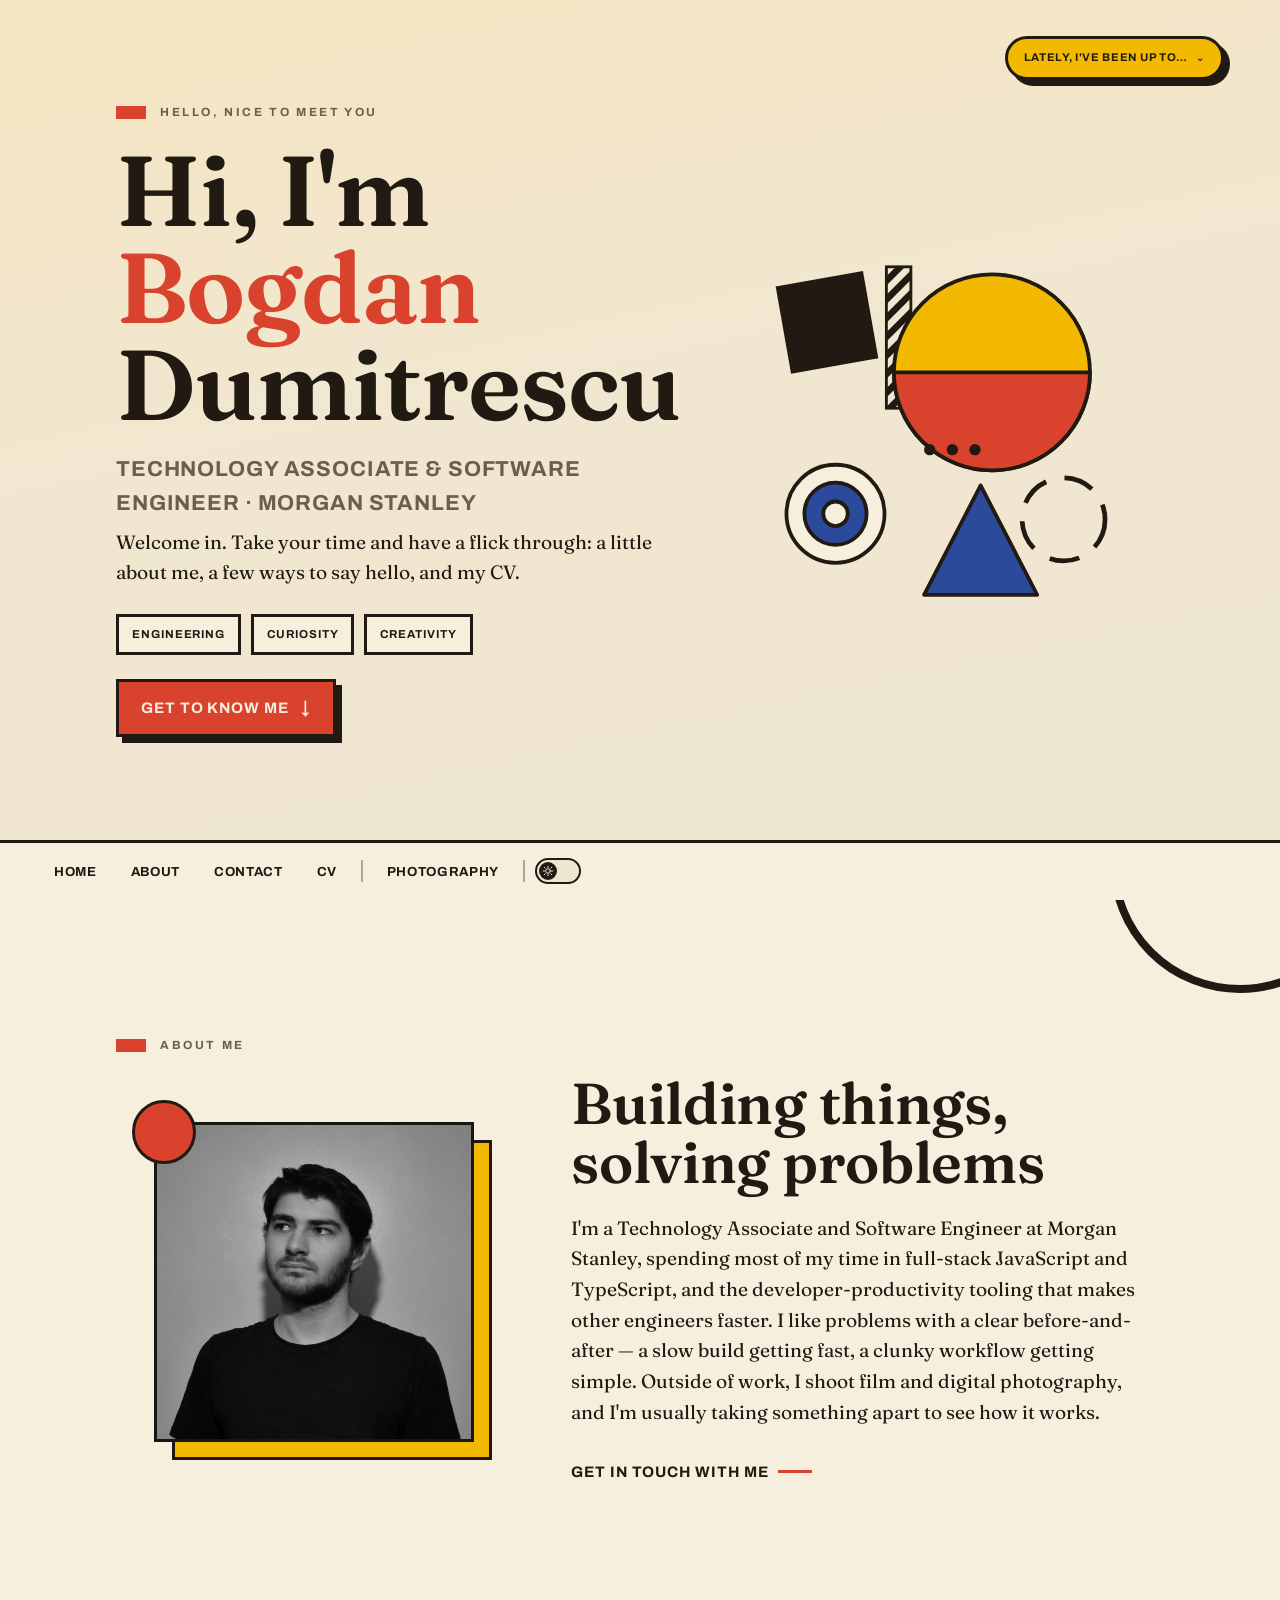
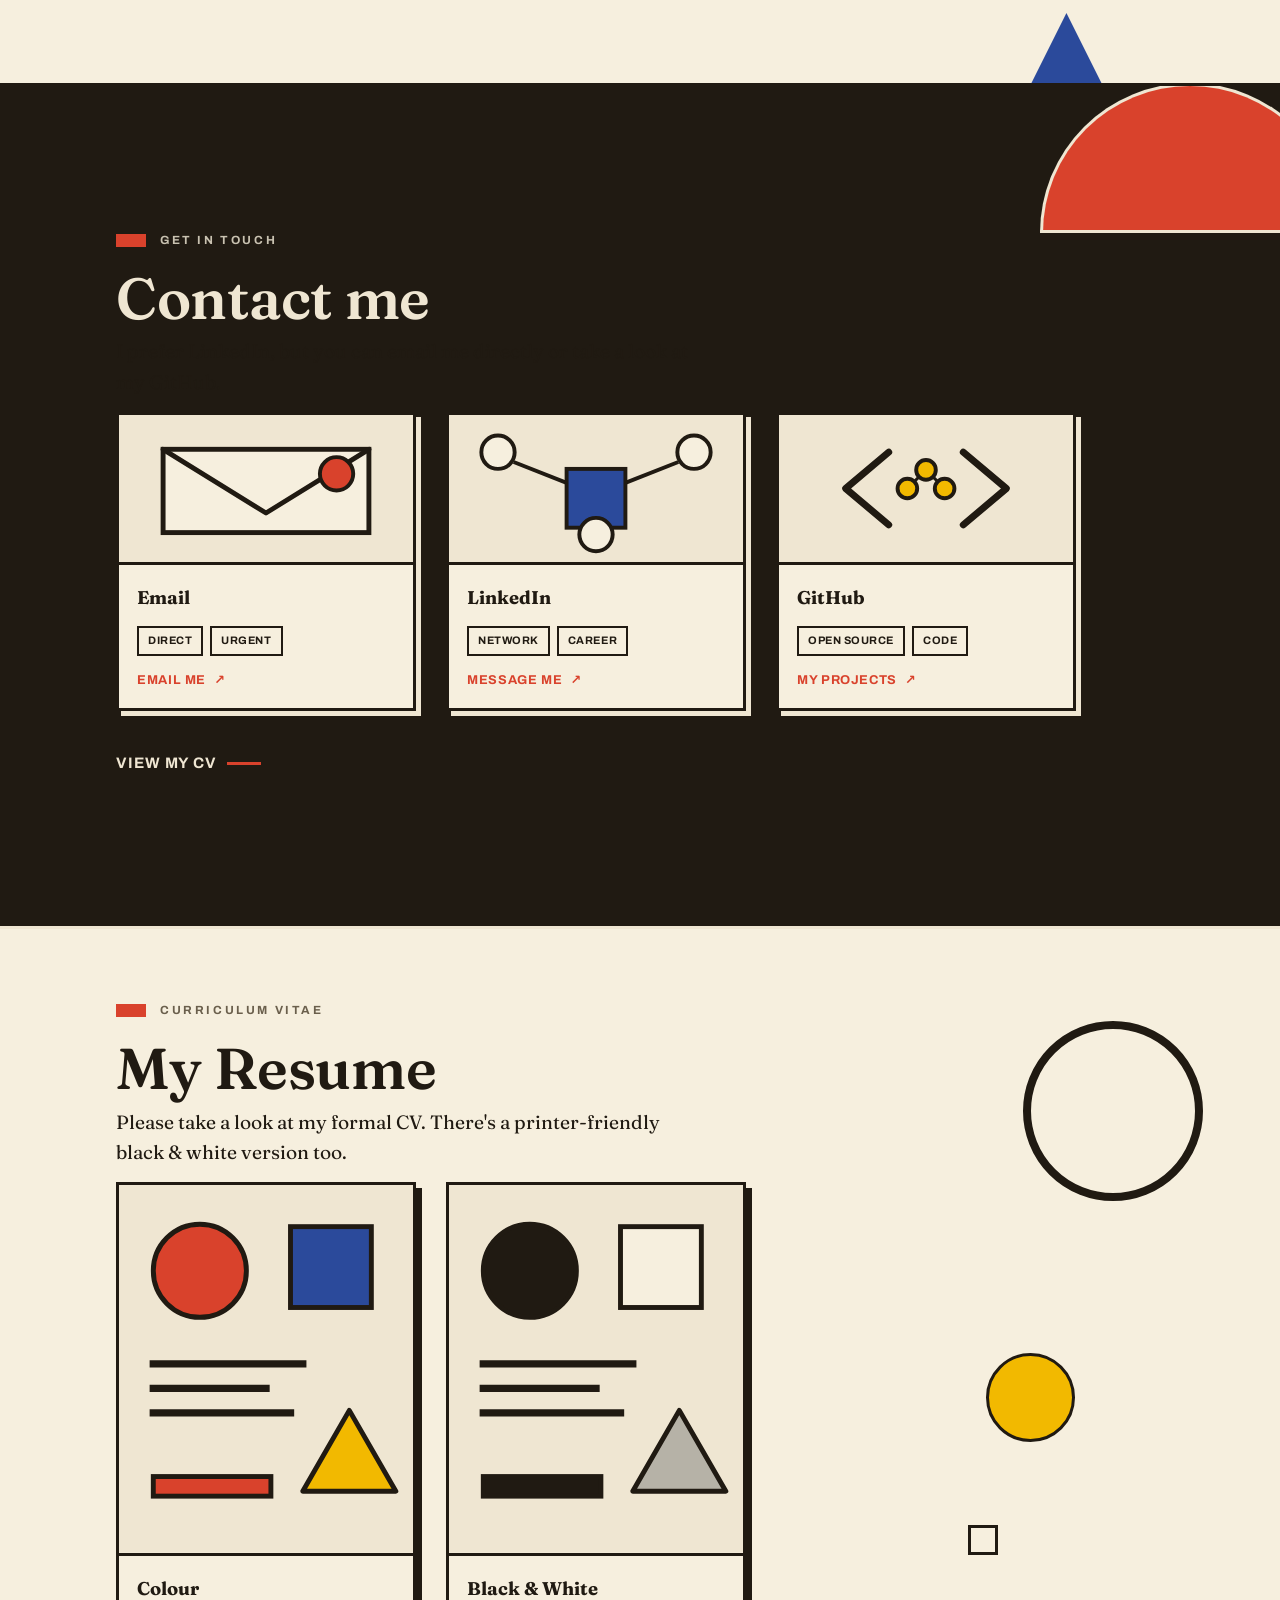
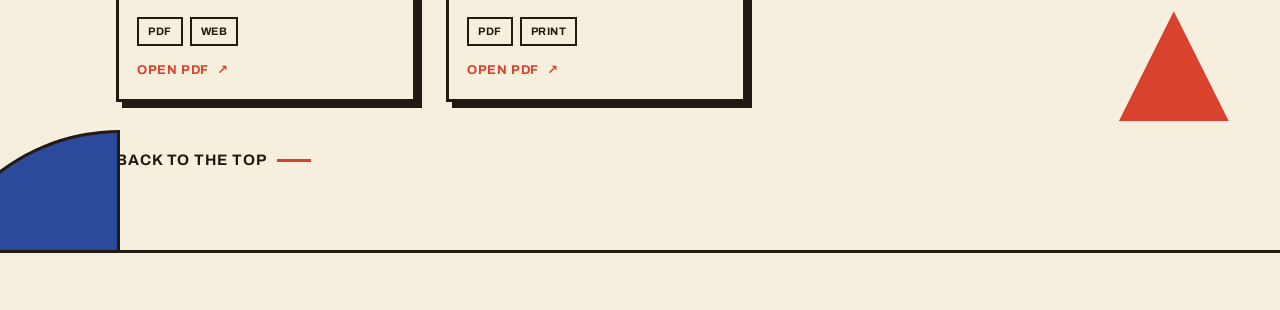
==== commit 8d93f28a: "Deploy" ====
--- a/index.html
+++ b/index.html
@@ -81,8 +81,8 @@
       src="https://truenas-scale.tailc50435.ts.net/script.js"
       data-website-id="eb365740-cc9d-4279-b6a5-34cb9e57db77"
     ></script>
-    <script type="module" crossorigin src="/assets/index-B6IVK8Vb.js"></script>
-    <link rel="stylesheet" crossorigin href="/assets/index-CPZBArfZ.css">
+    <script type="module" crossorigin src="/assets/index-DCsUKTKU.js"></script>
+    <link rel="stylesheet" crossorigin href="/assets/index-BkdidCaW.css">
   </head>
   <body>
     <noscript>You need to enable JavaScript to run this app.</noscript>
--- a/assets/index-BkdidCaW.css
+++ b/assets/index-BkdidCaW.css
@@ -0,0 +1 @@
+@font-face{font-family:Fraunces Variable;font-style:normal;font-display:swap;font-weight:100 900;src:url(/assets/fraunces-vietnamese-wght-normal-CnvboYUG.woff2) format("woff2-variations");unicode-range:U+0102-0103,U+0110-0111,U+0128-0129,U+0168-0169,U+01A0-01A1,U+01AF-01B0,U+0300-0301,U+0303-0304,U+0308-0309,U+0323,U+0329,U+1EA0-1EF9,U+20AB}@font-face{font-family:Fraunces Variable;font-style:normal;font-display:swap;font-weight:100 900;src:url(/assets/fraunces-latin-ext-wght-normal-Ca2vKHc0.woff2) format("woff2-variations");unicode-range:U+0100-02BA,U+02BD-02C5,U+02C7-02CC,U+02CE-02D7,U+02DD-02FF,U+0304,U+0308,U+0329,U+1D00-1DBF,U+1E00-1E9F,U+1EF2-1EFF,U+2020,U+20A0-20AB,U+20AD-20C0,U+2113,U+2C60-2C7F,U+A720-A7FF}@font-face{font-family:Fraunces Variable;font-style:normal;font-display:swap;font-weight:100 900;src:url(/assets/fraunces-latin-wght-normal-ukD16Tqj.woff2) format("woff2-variations");unicode-range:U+0000-00FF,U+0131,U+0152-0153,U+02BB-02BC,U+02C6,U+02DA,U+02DC,U+0304,U+0308,U+0329,U+2000-206F,U+20AC,U+2122,U+2191,U+2193,U+2212,U+2215,U+FEFF,U+FFFD}@font-face{font-family:Archivo Variable;font-style:normal;font-display:swap;font-weight:100 900;src:url(/assets/archivo-vietnamese-wght-normal-XAtsl5Q_.woff2) format("woff2-variations");unicode-range:U+0102-0103,U+0110-0111,U+0128-0129,U+0168-0169,U+01A0-01A1,U+01AF-01B0,U+0300-0301,U+0303-0304,U+0308-0309,U+0323,U+0329,U+1EA0-1EF9,U+20AB}@font-face{font-family:Archivo Variable;font-style:normal;font-display:swap;font-weight:100 900;src:url(/assets/archivo-latin-ext-wght-normal-C4zznr8T.woff2) format("woff2-variations");unicode-range:U+0100-02BA,U+02BD-02C5,U+02C7-02CC,U+02CE-02D7,U+02DD-02FF,U+0304,U+0308,U+0329,U+1D00-1DBF,U+1E00-1E9F,U+1EF2-1EFF,U+2020,U+20A0-20AB,U+20AD-20C0,U+2113,U+2C60-2C7F,U+A720-A7FF}@font-face{font-family:Archivo Variable;font-style:normal;font-display:swap;font-weight:100 900;src:url(/assets/archivo-latin-wght-normal-E0tuGl4L.woff2) format("woff2-variations");unicode-range:U+0000-00FF,U+0131,U+0152-0153,U+02BB-02BC,U+02C6,U+02DA,U+02DC,U+0304,U+0308,U+0329,U+2000-206F,U+20AC,U+2122,U+2191,U+2193,U+2212,U+2215,U+FEFF,U+FFFD}@font-face{font-family:Big Shoulders Display Variable;font-style:normal;font-display:swap;font-weight:100 900;src:url(/assets/big-shoulders-display-vietnamese-wght-normal-B-JM5mJH.woff2) format("woff2-variations");unicode-range:U+0102-0103,U+0110-0111,U+0128-0129,U+0168-0169,U+01A0-01A1,U+01AF-01B0,U+0300-0301,U+0303-0304,U+0308-0309,U+0323,U+0329,U+1EA0-1EF9,U+20AB}@font-face{font-family:Big Shoulders Display Variable;font-style:normal;font-display:swap;font-weight:100 900;src:url(/assets/big-shoulders-display-latin-ext-wght-normal-EP2r9iG4.woff2) format("woff2-variations");unicode-range:U+0100-02BA,U+02BD-02C5,U+02C7-02CC,U+02CE-02D7,U+02DD-02FF,U+0304,U+0308,U+0329,U+1D00-1DBF,U+1E00-1E9F,U+1EF2-1EFF,U+2020,U+20A0-20AB,U+20AD-20C0,U+2113,U+2C60-2C7F,U+A720-A7FF}@font-face{font-family:Big Shoulders Display Variable;font-style:normal;font-display:swap;font-weight:100 900;src:url(/assets/big-shoulders-display-latin-wght-normal-Bn_gnr7w.woff2) format("woff2-variations");unicode-range:U+0000-00FF,U+0131,U+0152-0153,U+02BB-02BC,U+02C6,U+02DA,U+02DC,U+0304,U+0308,U+0329,U+2000-206F,U+20AC,U+2122,U+2191,U+2193,U+2212,U+2215,U+FEFF,U+FFFD}._tot_16cfs_5{width:100%;overflow-x:hidden;padding-bottom:var(--footer-h, 84px)}._scrollProgress_16cfs_16{position:fixed;top:0;left:0;right:0;z-index:60;height:3px;background:transparent}._scrollProgress__bar_16cfs_26{height:100%;width:100%;background:var(--accent);transform-origin:left;transform:scaleX(0)}._section_16cfs_34{position:relative;overflow:hidden;min-height:100vh;min-height:100dvh;min-height:calc(100dvh - var(--footer-h, 84px));display:flex;align-items:center;padding:clamp(48px,8vh,120px) 0;border-bottom:var(--border-w) solid var(--line);scroll-snap-align:start}._sectionHero_16cfs_52{background:linear-gradient(168deg,var(--paper-warm) 0%,var(--paper-warm-mid) 46%,var(--paper) 100%)}._sectionAlt_16cfs_57{background:var(--paper-2)}._sectionDark_16cfs_62{background:var(--ink);color:var(--paper);--line: var(--paper);--muted: #c9c2b1;--paper-2: #201d18;--shadow: 5px 5px 0 var(--paper);--shadow-hover: 9px 9px 0 var(--paper);--focus: var(--yellow)}._inner_16cfs_73{position:relative;z-index:1;width:100%;max-width:var(--maxw);margin:0 auto;padding:0 clamp(20px,5vw,56px)}._reveal_16cfs_85{opacity:0;transform:translateY(28px);transition:opacity .7s cubic-bezier(.2,.6,.2,1),transform .7s cubic-bezier(.2,.6,.2,1)}._reveal_16cfs_85._revealed_16cfs_91{opacity:1;transform:none}._eyebrow_16cfs_100{display:flex;align-items:center;gap:14px;font-family:var(--font-sans);text-transform:uppercase;letter-spacing:.22em;font-size:.74rem;font-weight:700;color:var(--muted);margin:0 0 20px}._eyebrow_16cfs_100:before{content:"";width:30px;height:13px;background:var(--accent);flex:none}._title_16cfs_121{font-size:clamp(2.2rem,5.4vw,3.6rem);font-weight:600;line-height:1.02;letter-spacing:-.005em}._hero__title_16cfs_128{font-size:clamp(3rem,9vw,6.2rem);font-weight:620;line-height:.98;letter-spacing:-.01em}._hero__title_16cfs_128 em{font-style:normal;color:var(--red)}._subtitle_16cfs_140{font-family:var(--font-sans);text-transform:uppercase;letter-spacing:.04em;font-weight:700;font-size:clamp(1rem,2vw,1.35rem);margin:0 0 6px;color:var(--muted)}._lede_16cfs_150{font-size:clamp(1rem,1.5vw,1.2rem);max-width:48ch;margin:0;color:var(--ink)}._center_16cfs_157{text-align:center;margin-left:auto;margin-right:auto}._btn_16cfs_167{display:inline-flex;align-items:center;gap:12px;font-family:var(--font-sans);text-transform:uppercase;letter-spacing:.06em;font-weight:700;font-size:.95rem;cursor:pointer;background:var(--accent);color:var(--on-accent);border:var(--border-w) solid var(--line);padding:14px 22px;box-shadow:var(--shadow);transition:transform .18s ease,box-shadow .18s ease}._btn_16cfs_167:hover{transform:translate(-2px,-2px);box-shadow:var(--shadow-hover)}._btn_16cfs_167:active{transform:translate(2px,2px);box-shadow:2px 2px 0 var(--ink)}._btn_16cfs_167 ._arrow_16cfs_195{font-size:1.15em;line-height:1}._textLink_16cfs_200{display:inline-flex;align-items:center;gap:10px;background:none;border:0;padding:6px 0;cursor:pointer;font-family:var(--font-sans);text-transform:uppercase;letter-spacing:.06em;font-weight:700;font-size:.95rem;color:inherit}._textLink_16cfs_200:after{content:"";flex:none;width:34px;height:var(--border-w);background:var(--accent);transition:width .25s ease}._textLink_16cfs_200:hover:after{width:60px}._hero__grid_16cfs_233{display:grid;grid-template-columns:1.1fr .9fr;gap:clamp(24px,5vw,64px);align-items:center}._hero__meta_16cfs_240{display:flex;flex-wrap:wrap;gap:10px;margin:26px 0 24px}._chip_16cfs_247{font-family:var(--font-sans);text-transform:uppercase;letter-spacing:.08em;font-size:.72rem;font-weight:700;padding:8px 13px;border:var(--border-w) solid var(--line);background:var(--paper-2)}._hero__art_16cfs_258{width:100%;max-width:460px;margin:0 auto}._hero__art_16cfs_258 svg{width:100%;height:auto;display:block}._spin_16cfs_270{transform-box:fill-box;transform-origin:center;animation:_spin_16cfs_270 22s linear infinite}@keyframes _spin_16cfs_270{to{transform:rotate(360deg)}}._nowBadge_16cfs_286{position:absolute;z-index:2;top:clamp(20px,4vh,44px);right:clamp(20px,5vw,56px)}._nowBadge__trigger_16cfs_293{display:inline-flex;align-items:center;gap:8px;font-family:var(--font-sans);text-transform:uppercase;letter-spacing:.06em;font-weight:700;font-size:.7rem;color:var(--on-yellow);cursor:pointer;background:var(--yellow);border:var(--border-w) solid var(--line);border-radius:999px;padding:10px 16px;box-shadow:var(--shadow);white-space:nowrap;transition:transform .18s ease,box-shadow .18s ease}._nowBadge__trigger_16cfs_293:hover{transform:translate(-2px,-2px);box-shadow:var(--shadow-hover)}._nowBadge__icon_16cfs_318{display:inline-block;font-size:.9em;line-height:1;transition:transform .25s ease}._nowBadge_16cfs_286:focus-within ._nowBadge__icon_16cfs_318,._nowBadge_16cfs_286._nowBadgeOpen_16cfs_326 ._nowBadge__icon_16cfs_318{transform:rotate(180deg)}._nowBadge__detail_16cfs_332{position:absolute;top:calc(100% + 10px);right:0;width:max-content;max-width:min(280px,62vw);background:var(--paper-2);color:var(--ink);border:var(--border-w) solid var(--line);border-radius:4px 0 4px 4px;box-shadow:var(--shadow);padding:16px 18px;font-size:.92rem;line-height:1.45;opacity:0;transform:translateY(-6px) scale(.97);transform-origin:top right;pointer-events:none;transition:opacity .2s ease,transform .2s cubic-bezier(.2,.6,.2,1)}._nowBadge_16cfs_286:focus-within ._nowBadge__detail_16cfs_332,._nowBadge_16cfs_286._nowBadgeOpen_16cfs_326 ._nowBadge__detail_16cfs_332{opacity:1;transform:translateY(0) scale(1);pointer-events:auto}@media(hover:hover)and (pointer:fine){._nowBadge_16cfs_286:hover ._nowBadge__icon_16cfs_318{transform:rotate(180deg)}._nowBadge_16cfs_286:hover ._nowBadge__detail_16cfs_332{opacity:1;transform:translateY(0) scale(1);pointer-events:auto}}._about__grid_16cfs_379{display:grid;grid-template-columns:.8fr 1.2fr;gap:clamp(28px,5vw,60px);align-items:center}._avatar_16cfs_386{position:relative;width:min(320px,70vw);aspect-ratio:1 / 1;margin:0 auto}._avatar_16cfs_386 img{position:relative;z-index:1;width:100%;height:100%;object-fit:cover;border:var(--border-w) solid var(--line);filter:grayscale(1) contrast(1.05)}._avatar_16cfs_386:before{content:"";position:absolute;top:18px;right:-18px;bottom:-18px;left:18px;background:var(--yellow);border:var(--border-w) solid var(--line);z-index:0}._avatar__dot_16cfs_412{position:absolute;z-index:2;top:-22px;left:-22px;width:64px;height:64px;border-radius:50%;background:var(--red);border:var(--border-w) solid var(--line)}._about__body_16cfs_424 h2{margin-bottom:20px}._tags_16cfs_432{display:flex;flex-wrap:wrap;gap:7px}._tag_16cfs_432{font-family:var(--font-sans);text-transform:uppercase;letter-spacing:.05em;font-size:.68rem;font-weight:700;padding:4px 9px;border:2px solid var(--line);color:var(--ink)}._more_16cfs_449{margin-top:auto;display:inline-flex;align-items:center;gap:8px;font-family:var(--font-sans);text-transform:uppercase;letter-spacing:.05em;font-weight:700;font-size:.8rem;color:var(--accent)}._more_16cfs_449:hover{text-decoration:underline;text-underline-offset:3px}._contact__grid_16cfs_471{display:grid;grid-template-columns:repeat(auto-fit,minmax(240px,300px));gap:30px;margin-top:14px}._contactCard_16cfs_484{display:flex;flex-direction:column;background:#f6efde;border:var(--border-w) solid #201a12;box-shadow:var(--shadow);transition:transform .18s ease,box-shadow .18s ease}._contactCard_16cfs_484:hover,._contactCard_16cfs_484:focus-within{transform:translate(-5px,-5px);box-shadow:var(--shadow-hover)}._contactCover_16cfs_502{display:block;border-bottom:var(--border-w) solid #201a12}._contactCover_16cfs_502 svg{display:block;width:100%;height:auto}._contactCard__body_16cfs_513{display:flex;flex-direction:column;gap:14px;padding:18px;flex:1;color:#201a12}._contactCard__body_16cfs_513 h3{font-size:1.15rem;font-weight:700}._contactTag_16cfs_527{font-family:var(--font-sans);text-transform:uppercase;letter-spacing:.05em;font-size:.68rem;font-weight:700;padding:4px 9px;border:2px solid #201a12;color:#201a12}._contactMore_16cfs_538{margin-top:auto;display:inline-flex;align-items:center;gap:8px;font-family:var(--font-sans);text-transform:uppercase;letter-spacing:.05em;font-weight:700;font-size:.8rem;color:var(--accent)}._contactMore_16cfs_538:hover{text-decoration:underline;text-underline-offset:3px}._footer_16cfs_560{position:fixed;left:0;right:0;bottom:0;z-index:50;display:flex;align-items:center;justify-content:space-between;gap:18px;padding:12px clamp(20px,5vw,40px);background:var(--paper-2)}._brand_16cfs_574{font-family:var(--font-sans);text-transform:uppercase;font-weight:800;letter-spacing:.02em;font-size:.95rem;display:flex;align-items:center;gap:10px}._brand_16cfs_574:before{content:"";width:16px;height:16px;background:var(--red);border-radius:50%;border:2px solid var(--line)}._navList_16cfs_594{display:flex;align-items:center;gap:6px;flex-wrap:wrap;list-style:none;margin:0;padding:0}._navList_16cfs_594 li{display:flex;align-items:center}._navDivider_16cfs_609{width:2px;height:22px;background:var(--muted);opacity:.5;margin:0 4px}._navLink_16cfs_617{display:inline-flex;align-items:center;line-height:1;font-family:var(--font-sans);text-transform:uppercase;letter-spacing:.05em;font-weight:700;font-size:.82rem;color:var(--ink);background:none;border:2px solid transparent;padding:8px 12px;cursor:pointer}._navLink_16cfs_617:hover{background:var(--accent);color:var(--on-accent)}._themeSwitch_16cfs_638{position:relative;flex:none;width:46px;height:26px;padding:0;border:2px solid var(--line);border-radius:999px;background:var(--paper);cursor:pointer}._themeSwitch_16cfs_638:hover{border-color:var(--accent)}._themeSwitch__knob_16cfs_654{position:absolute;top:2px;left:2px;width:18px;height:18px;border-radius:50%;display:grid;place-items:center;background:var(--ink);transition:transform .2s cubic-bezier(.4,0,.2,1)}._themeSwitch_16cfs_638[aria-checked=true] ._themeSwitch__knob_16cfs_654{transform:translate(20px)}._themeSwitch__icon_16cfs_671{width:12px;height:12px;color:var(--paper)}._navToggle_16cfs_685{position:fixed;top:clamp(14px,3vh,24px);left:clamp(16px,5vw,32px);z-index:70;width:46px;height:46px;display:grid;place-items:center;background:var(--accent);color:var(--on-accent);border:var(--border-w) solid var(--line);border-radius:999px;box-shadow:var(--shadow);cursor:pointer}._navToggle_16cfs_685 svg{width:22px;height:22px}._srOnly_16cfs_707{position:absolute;width:1px;height:1px;padding:0;margin:-1px;overflow:hidden;clip:rect(0,0,0,0);white-space:nowrap;border:0}._navOverlay_16cfs_719{position:fixed;top:0;right:0;bottom:0;left:0;z-index:65;display:grid;place-items:center;background:var(--paper-2);opacity:0;visibility:hidden;transform:translateY(-8px);transition:opacity .25s ease,transform .25s ease,visibility .25s}._navOverlay_16cfs_719[data-open=true]{opacity:1;visibility:visible;transform:translateY(0)}._navOverlay__content_16cfs_738{display:grid;gap:6px;width:min(320px,84vw)}._navOverlay__divider_16cfs_744{height:2px;background:var(--muted);opacity:.5;margin:6px 0}._navOverlay_16cfs_719 ._navLink_16cfs_617{text-align:left;font-size:1.05rem;padding:14px;border:2px solid var(--line)}._navOverlay_16cfs_719 ._themeSwitch_16cfs_638{justify-self:start}._deco_16cfs_766{position:absolute;top:0;right:0;bottom:0;left:0;z-index:0;overflow:hidden;pointer-events:none}._shape_16cfs_774{position:absolute;border:var(--border-w) solid var(--line)}._circle_16cfs_779{border-radius:50%}._ring_16cfs_780{border-radius:50%;background:transparent!important;border-width:8px}._halfDisc_16cfs_781{border-radius:999px 999px 0 0}._quarter_16cfs_782{border-radius:100% 0 0}._triangle_16cfs_783{border:0;clip-path:polygon(50% 0,100% 100%,0 100%)}._fRed_16cfs_785{background:var(--red)}._fBlue_16cfs_786{background:var(--blue)}._fYellow_16cfs_787{background:var(--yellow)}._fInk_16cfs_788{background:var(--ink)}._fPaper_16cfs_789{background:var(--paper-2)}._fNone_16cfs_790{background:transparent}._stripes_16cfs_792{border:0;background:repeating-linear-gradient(45deg,var(--ink) 0 7px,transparent 7px 15px)}._dots_16cfs_797{border:0;background-image:radial-gradient(var(--ink) 3px,transparent 3.5px);background-size:18px 18px}@media(max-width:860px){._decoHideMobile_16cfs_804{display:none}}._cvGrid_16cfs_813{display:grid;grid-template-columns:repeat(auto-fit,minmax(240px,300px));gap:30px;margin-top:14px}._cvCard_16cfs_820{display:flex;flex-direction:column;background:var(--paper-2);border:var(--border-w) solid var(--line);box-shadow:var(--shadow);transition:transform .18s ease,box-shadow .18s ease}._cvCard_16cfs_820:hover,._cvCard_16cfs_820:focus-within{transform:translate(-5px,-5px);box-shadow:var(--shadow-hover)}._cvCover_16cfs_835{display:block;border-bottom:var(--border-w) solid var(--line)}._cvCover_16cfs_835 svg{display:block;width:100%;height:auto}._cvCover__portrait_16cfs_846{display:block}._cvCover__wide_16cfs_850{display:none}._cvCard__body_16cfs_854{display:flex;flex-direction:column;gap:14px;padding:18px;flex:1}._cvCard__body_16cfs_854 h3{font-size:1.15rem;font-weight:700}@media(max-width:860px){._hero__grid_16cfs_233,._about__grid_16cfs_379{grid-template-columns:1fr}._hero__art_16cfs_258{order:-1;max-width:300px}._avatar_16cfs_386{order:-1}._cvGrid_16cfs_813,._contact__grid_16cfs_471{justify-content:center}}@media(max-width:620px){._footer_16cfs_560,._cvCover__portrait_16cfs_846{display:none}._cvCover__wide_16cfs_850{display:block}._hero__meta_16cfs_240{margin:18px 0 20px}._nowBadge_16cfs_286{top:14px;right:14px}._nowBadge__trigger_16cfs_293{font-size:.62rem;padding:8px 12px}._nowBadge__detail_16cfs_332{max-width:min(240px,66vw);font-size:.86rem;padding:14px 16px}._section_16cfs_34{min-height:0;align-items:flex-start;padding:88px 0 48px;scroll-snap-align:none}}@media(min-width:621px){._navToggle_16cfs_685,._navOverlay_16cfs_719{display:none}}@media(max-height:820px){._hero__title_16cfs_128{font-size:clamp(2.4rem,7vw,4.6rem)}._subtitle_16cfs_140{margin-top:10px}._hero__meta_16cfs_240{margin:16px 0 18px}}._photoBlog_1n1yb_11{--ink: #0a0908;--paper: #ede6d6;--bone: #f7f3e9;--brick: #8a3220;--brass: #c1552c;--smoke: #8c8175;--brass-05: rgba(193, 85, 44, .05);--brass-15: rgba(193, 85, 44, .15);--brass-35: rgba(193, 85, 44, .35);--brass-40: rgba(193, 85, 44, .4);--brass-50: rgba(193, 85, 44, .5);--brass-60: rgba(193, 85, 44, .6);--blinds-shade: rgba(0, 0, 0, .4);--photo-shade: #0a0908;--brass-vivid: #c1552c;--font-display: "Big Shoulders Display Variable", "Archivo Variable", sans-serif;--font-serif: "Fraunces Variable", Georgia, "Times New Roman", serif;--font-mono: "Courier New", Courier, monospace;background:var(--ink);color:var(--bone);min-height:100vh;font-family:var(--font-serif);line-height:1.65}html[data-photo-theme=light] ._photoBlog_1n1yb_11{--ink: #d6d2c8;--bone: #1a1712;--paper: #39352c;--smoke: #6f6a5c;--brass: #9c4a26;--brick: #7a3620;--brass-05: rgba(156, 74, 38, .05);--brass-15: rgba(156, 74, 38, .15);--brass-35: rgba(156, 74, 38, .35);--brass-40: rgba(156, 74, 38, .4);--brass-50: rgba(156, 74, 38, .5);--brass-60: rgba(156, 74, 38, .6);--blinds-shade: rgba(0, 0, 0, .08)}._photoBlog_1n1yb_11 :focus-visible{outline:3px solid var(--brass);outline-offset:3px}._photoBlog_1n1yb_11:before{content:"";position:fixed;top:0;right:0;bottom:0;left:0;z-index:500;pointer-events:none;opacity:.05;mix-blend-mode:overlay;background-image:url("data:image/svg+xml,%3Csvg xmlns='http://www.w3.org/2000/svg'%3E%3Cfilter id='n'%3E%3CfeTurbulence type='fractalNoise' baseFrequency='0.85' numOctaves='2' stitchTiles='stitch'/%3E%3C/filter%3E%3Crect width='100%25' height='100%25' filter='url(%23n)'/%3E%3C/svg%3E")}._photoBlog_1n1yb_11 a{color:inherit}._sprocketStrip_1n1yb_111{height:20px;background-color:var(--brass);background-image:radial-gradient(circle at center,var(--ink) 0 3.2px,transparent 3.3px);background-size:26px 20px;background-position:13px center;background-repeat:repeat-x}._inner_1n1yb_120{max-width:1160px;margin:0 auto;padding:0 32px}._backLink_1n1yb_126{display:inline-flex;align-items:center;gap:6px;font-family:var(--font-mono);font-size:.78rem;font-weight:600;text-transform:uppercase;letter-spacing:.1em;color:var(--brass)}._footer_1n1yb_138{border-top:1px solid var(--brass-35);margin-top:64px;padding:28px 32px 40px;max-width:1160px;margin-left:auto;margin-right:auto;display:flex;align-items:center;flex-wrap:wrap;gap:8px 24px;justify-content:space-between;font-family:var(--font-mono);font-size:.78rem;letter-spacing:.04em;color:var(--smoke)}._footer_1n1yb_138 p{margin:0}._footerLink_1n1yb_160{color:var(--smoke);font-weight:600}._studioNote_1n1yb_165{max-width:1160px;padding:44px 32px 0;margin:0 auto}._studioNote_1n1yb_165 ._eyebrow_1n1yb_171{color:var(--smoke)}._studioNoteText_1n1yb_178{font-family:var(--font-serif);font-size:.95rem;color:var(--smoke);max-width:640px;margin:14px 0 0}._studioNoteText_1n1yb_178 strong{color:var(--bone)}._headerRight_1n1yb_190{display:flex;align-items:center;gap:18px}._themeSwitch_1n1yb_196{position:relative;flex:none;width:38px;height:21px;padding:0;border:1px solid var(--brass);border-radius:999px;background:none;cursor:pointer}._themeSwitch__knob_1n1yb_208{position:absolute;top:2px;left:2px;width:15px;height:15px;border-radius:50%;display:grid;place-items:center;background:var(--brass);transition:transform .2s cubic-bezier(.4,0,.2,1)}._themeSwitch_1n1yb_196[aria-checked=true] ._themeSwitch__knob_1n1yb_208{transform:translate(17px)}._themeSwitch__icon_1n1yb_225{width:10px;height:10px;color:var(--photo-shade)}._masthead_1n1yb_233{position:relative;overflow:hidden;padding:56px 32px 32px;max-width:1160px;margin:0 auto}._mastheadBlinds_1n1yb_244{position:absolute;top:-20px;right:-32px;bottom:-20px;left:-32px;pointer-events:none;z-index:0;background:repeating-linear-gradient(98deg,transparent 0px 30px,var(--brass-05) 30px 34px,transparent 34px 66px,var(--blinds-shade) 66px 100px)}._mastheadContent_1n1yb_258{position:relative;z-index:1}._mastheadTop_1n1yb_263{display:flex;justify-content:flex-end;align-items:baseline;margin-bottom:28px}._issue_1n1yb_270{font-family:var(--font-mono);font-size:.78rem;letter-spacing:.1em;text-transform:uppercase;color:var(--smoke)}._brandmark_1n1yb_281{font-family:var(--font-display);font-weight:800;font-stretch:condensed;text-transform:uppercase;letter-spacing:.01em;font-size:clamp(3.2rem,10vw,7.5rem);line-height:.86;margin:0;color:var(--bone)}._brandmark_1n1yb_281 em{font-style:normal;color:var(--brass)}._mastheadTitle_1n1yb_298{font-family:var(--font-display);font-weight:700;font-stretch:condensed;text-transform:uppercase;letter-spacing:.01em;font-size:clamp(1.6rem,4vw,2.4rem);line-height:1;margin:18px 0 0;color:var(--smoke)}._mastheadDeck_1n1yb_310{font-style:italic;color:var(--smoke);font-size:1.1rem;max-width:46ch;margin:12px 0 0}._rule_1n1yb_318{height:1px;background:var(--brass);max-width:1160px;margin:0 auto}._toolbar_1n1yb_325{display:flex;align-items:baseline;justify-content:space-between;flex-wrap:wrap;gap:12px 24px;max-width:1160px;margin:0 auto;padding:18px 32px 0}._toolbarGroup_1n1yb_336{display:flex;align-items:center;flex-wrap:wrap;gap:10px}._sortLabel_1n1yb_343{font-family:var(--font-mono);font-size:.72rem;letter-spacing:.1em;text-transform:uppercase;color:var(--smoke)}._sortButton_1n1yb_351{font-family:var(--font-mono);font-size:.9rem;letter-spacing:.06em;color:var(--smoke);background:none;border:1px solid var(--smoke);padding:8px 14px;cursor:pointer}._sortButton_1n1yb_351[aria-pressed=true]{color:var(--photo-shade);background:var(--brass-vivid);border-color:var(--brass-vivid)}._emptyState_1n1yb_368{max-width:1160px;margin:0 auto;padding:64px 32px 96px}._emptyState_1n1yb_368 p:last-child{color:var(--smoke);max-width:46ch}._loadMoreSentinel_1n1yb_379{height:1px}._grid_1n1yb_386{list-style:none;padding:40px 32px 24px;max-width:1160px;margin:0 auto;display:grid;grid-template-columns:repeat(auto-fill,minmax(280px,1fr));gap:40px 32px}._card_1n1yb_397{display:flex;flex-direction:column;height:100%;position:relative;border:1px solid var(--brass-40);transition:border-color .2s ease}._card_1n1yb_397:hover,._card_1n1yb_397:focus-visible{border-color:var(--brass)}._cardPhoto_1n1yb_411{position:relative;flex-shrink:0;aspect-ratio:3 / 2;overflow:hidden;background:var(--photo-shade);border-bottom:1px solid var(--brass-40)}._cardPhoto_1n1yb_411 img{width:100%;height:100%;object-fit:cover;transition:transform .5s cubic-bezier(.2,.6,.2,1)}._card_1n1yb_397:hover ._cardPhoto_1n1yb_411 img,._card_1n1yb_397:focus-visible ._cardPhoto_1n1yb_411 img{transform:scale(1.045)}._cardPhoto_1n1yb_411:after{content:"";position:absolute;top:0;right:0;bottom:0;left:0;background:linear-gradient(180deg,transparent 45%,var(--photo-shade) 100%);mix-blend-mode:multiply;pointer-events:none}._cardFrameNo_1n1yb_441{font-family:var(--font-mono);font-size:.72rem;letter-spacing:.06em;color:var(--brass);margin:16px 18px 0}._cardTitle_1n1yb_449{font-family:var(--font-display);font-weight:700;font-stretch:condensed;text-transform:uppercase;letter-spacing:.01em;font-size:1.3rem;margin:6px 18px;color:var(--bone)}._cardDesc_1n1yb_460{margin:0 18px;color:var(--smoke);font-size:.95rem;display:-webkit-box;-webkit-line-clamp:2;-webkit-box-orient:vertical;overflow:hidden}._cardSpec_1n1yb_470{font-family:var(--font-mono);font-size:.7rem;text-transform:uppercase;letter-spacing:.06em;color:var(--smoke);margin:12px 18px 18px}._postHeader_1n1yb_481{display:flex;justify-content:space-between;align-items:center;padding:24px 32px;max-width:1160px;margin:0 auto}._frameCounter_1n1yb_490{font-family:var(--font-mono);font-size:.78rem;letter-spacing:.08em;color:var(--smoke)}._postPhoto_1n1yb_497{margin:0 0 40px;position:relative;max-height:72vh;overflow:hidden;background:var(--photo-shade)}._postPhoto_1n1yb_497 img{width:100%;height:100%;max-height:72vh;object-fit:cover;display:block}._postPhoto_1n1yb_497:after{content:"";position:absolute;top:0;right:0;bottom:0;left:0;background:linear-gradient(180deg,transparent 60%,var(--photo-shade) 100%);mix-blend-mode:multiply;pointer-events:none}._postBody_1n1yb_522{max-width:720px;margin:0 auto;padding:0 32px}._eyebrow_1n1yb_171{font-family:var(--font-mono);font-size:.78rem;letter-spacing:.1em;text-transform:uppercase;color:var(--brass);margin:0 0 14px}._postTitle_1n1yb_537{font-family:var(--font-display);text-transform:uppercase;font-weight:800;font-stretch:condensed;font-size:clamp(2.4rem,6vw,4.2rem);line-height:.92;margin:0;color:var(--bone)}._postDeck_1n1yb_548{font-style:italic;color:var(--smoke);font-size:1.15rem;max-width:56ch;margin:20px 0 40px}._prose_1n1yb_556 p{margin:0 0 22px;font-size:1.08rem;color:var(--paper)}._prose_1n1yb_556 ul,._prose_1n1yb_556 ol{margin:0 0 22px;padding-left:1.25em;color:var(--paper);font-size:1.08rem}._prose_1n1yb_556 li{margin-bottom:8px}._prose_1n1yb_556 a,._blockQuote_1n1yb_575 a{color:var(--brass);text-decoration:underline;text-underline-offset:2px}._prose_1n1yb_556 code,._blockQuote_1n1yb_575 code,._blockHeading_1n1yb_583 code{font-family:var(--font-mono);font-size:.9em;background:var(--brass-15);padding:.1em .35em}._dropCap_1n1yb_590:first-letter{font-family:var(--font-display);font-weight:800;font-stretch:condensed;font-size:4.4rem;line-height:.75;float:left;padding:4px 10px 0 0;color:var(--brass)}._blockHeading_1n1yb_583{font-family:var(--font-display);text-transform:uppercase;font-weight:800;font-stretch:condensed;letter-spacing:.01em;font-size:1.6rem;color:var(--bone);margin:44px 0 18px}._blockImage_1n1yb_614{margin:32px 0;position:relative}._blockImage_1n1yb_614 img{width:100%;display:block;background:var(--photo-shade)}._blockImage_1n1yb_614 figcaption{margin-top:10px;font-family:var(--font-mono);font-size:.78rem;letter-spacing:.04em;color:var(--smoke)}._morePhotos_1n1yb_633{margin:48px 0 8px;padding-top:32px;border-top:1px solid var(--brass-35)}._morePhotos_1n1yb_633 ._eyebrow_1n1yb_171{margin-bottom:18px}._blockGallery_1n1yb_643{display:grid;grid-template-columns:repeat(auto-fit,minmax(200px,1fr));gap:20px;margin:32px 0}._blockGallery_1n1yb_643 img{width:100%;aspect-ratio:3 / 2;object-fit:cover;display:block;background:var(--photo-shade)}._blockGallery_1n1yb_643 figcaption{margin-top:8px;font-family:var(--font-mono);font-size:.72rem;letter-spacing:.04em;color:var(--smoke)}._carousel_1n1yb_668{margin:32px 0}._carouselFrame_1n1yb_672{position:relative;aspect-ratio:3 / 2;overflow:hidden;background:var(--photo-shade)}._carouselFrame_1n1yb_672 img{width:100%;height:100%;object-fit:cover;display:block}._carouselNav_1n1yb_686{position:absolute;top:50%;transform:translateY(-50%);width:40px;height:40px;display:flex;align-items:center;justify-content:center;border:1px solid var(--brass-50);background:#0a09078c;color:var(--bone);font-size:1.4rem;line-height:1;cursor:pointer}._carouselNav_1n1yb_686:hover{border-color:var(--brass);color:var(--brass)}._carouselPrev_1n1yb_708{left:14px}._carouselNext_1n1yb_712{right:14px}._carouselCounter_1n1yb_716{position:absolute;bottom:12px;right:14px;font-family:var(--font-mono);font-size:.72rem;letter-spacing:.06em;color:var(--bone);background:#0a09078c;padding:3px 8px}._carouselCaption_1n1yb_728{margin:12px 0 0;font-family:var(--font-mono);font-size:.82rem;letter-spacing:.02em;color:var(--smoke)}._carouselDots_1n1yb_736{display:flex;justify-content:center;gap:8px;margin-top:16px}._carouselDot_1n1yb_736{width:7px;height:7px;padding:0;border:none;border-radius:50%;background:var(--brass-35);cursor:pointer}._carouselDot_1n1yb_736:hover{background:var(--brass-60)}._carouselDotActive_1n1yb_757{background:var(--brass)}._blockQuote_1n1yb_575{margin:36px 0;padding:2px 0 2px 24px;border-left:2px solid var(--brass)}._blockQuote_1n1yb_575 p{font-family:var(--font-serif);font-style:italic;font-size:1.35rem;line-height:1.5;color:var(--bone);margin:0 0 10px}._blockQuote_1n1yb_575 cite{font-family:var(--font-mono);font-style:normal;font-size:.78rem;letter-spacing:.06em;text-transform:uppercase;color:var(--smoke)}._specPlate_1n1yb_785{display:grid;grid-template-columns:repeat(auto-fit,minmax(150px,1fr));border-top:1px solid var(--brass);border-bottom:1px solid var(--brass);margin:44px 0}._specItem_1n1yb_793{padding:16px 22px;border-left:1px solid var(--brass)}._specItem_1n1yb_793:first-child{border-left:none;padding-left:0}._specItem_1n1yb_793 dt{font-family:var(--font-mono);font-size:.7rem;font-weight:700;letter-spacing:.12em;text-transform:uppercase;color:var(--smoke);margin:0 0 5px}._specItem_1n1yb_793 dd{margin:0;font-family:var(--font-serif);font-size:1.05rem;color:var(--bone)}._frameNav_1n1yb_820{display:flex;justify-content:space-between;gap:24px;padding:8px 0;font-family:var(--font-mono);font-size:.85rem;letter-spacing:.03em}._frameNav_1n1yb_820 a{color:var(--brass);font-weight:600}._frameNavSpacer_1n1yb_835{flex:1}._notFound_1n1yb_841{max-width:720px;margin:0 auto;padding:96px 32px;text-align:left}._notFound_1n1yb_841 p{color:var(--paper)}@media(max-width:860px){._grid_1n1yb_386{grid-template-columns:repeat(auto-fill,minmax(240px,1fr));gap:32px 24px}._postPhoto_1n1yb_497,._postPhoto_1n1yb_497 img{max-height:52vh}}@media(max-width:620px){._inner_1n1yb_120,._masthead_1n1yb_233,._footer_1n1yb_138,._postHeader_1n1yb_481,._postBody_1n1yb_522{padding-left:20px;padding-right:20px}._grid_1n1yb_386{grid-template-columns:1fr;padding-left:20px;padding-right:20px}._specPlate_1n1yb_785{grid-template-columns:repeat(2,1fr)}._specItem_1n1yb_793:nth-child(odd){border-left:none;padding-left:0}._specItem_1n1yb_793:nth-child(n+3){border-top:1px solid var(--brass)}._dropCap_1n1yb_590:first-letter{font-size:3.4rem}._blockGallery_1n1yb_643{grid-template-columns:1fr}}:root{--font-serif: "Fraunces Variable", Georgia, "Times New Roman", serif;--font-sans: "Archivo Variable", system-ui, -apple-system, "Segoe UI", sans-serif;--paper: #EFE6D2;--paper-2: #F6EFDE;--paper-warm: #F4E4C1;--paper-warm-mid: #F1E7D0;--ink: #201A12;--muted: #6a5f4c;--line: #201A12;--red: #D9422C;--blue: #2B4A9B;--yellow: #F2B900;--accent: var(--red);--on-accent: #F6EFDE;--on-yellow: #201a12;--focus: var(--blue);--border-w: 3px;--shadow: 6px 6px 0 var(--ink);--shadow-hover: 10px 10px 0 var(--ink);--maxw: 1160px}:root[data-theme=dark]{--paper: #1c170f;--paper-2: #241d13;--paper-warm: #2c2116;--paper-warm-mid: #261e12;--ink: #f4ecd9;--muted: #b9ac90;--line: #f4ecd9}*{box-sizing:border-box}html{scroll-behavior:smooth;scroll-snap-type:y proximity}body{margin:0;color:var(--ink);background-color:var(--paper-2);font-family:var(--font-serif);line-height:1.6;-webkit-font-smoothing:antialiased;text-rendering:optimizeLegibility}h1,h2,h3{font-family:var(--font-serif);font-weight:600;margin:0;text-wrap:balance}a{color:inherit;text-decoration:none}img{max-width:100%;display:block}button{font:inherit;color:inherit}:focus-visible{outline:3px solid var(--focus);outline-offset:3px}.skip{position:fixed;top:12px;left:12px;z-index:100;transform:translateY(-160%);background:var(--ink);color:var(--paper);font-family:var(--font-sans);text-transform:uppercase;letter-spacing:.06em;font-weight:700;font-size:.8rem;padding:12px 16px;border:var(--border-w) solid var(--ink);transition:transform .2s ease}.skip:focus-visible{transform:translateY(0)}@media(prefers-reduced-motion:reduce){html{scroll-behavior:auto}*,*:before,*:after{animation-duration:.001ms!important;animation-iteration-count:1!important;transition-duration:.001ms!important}}
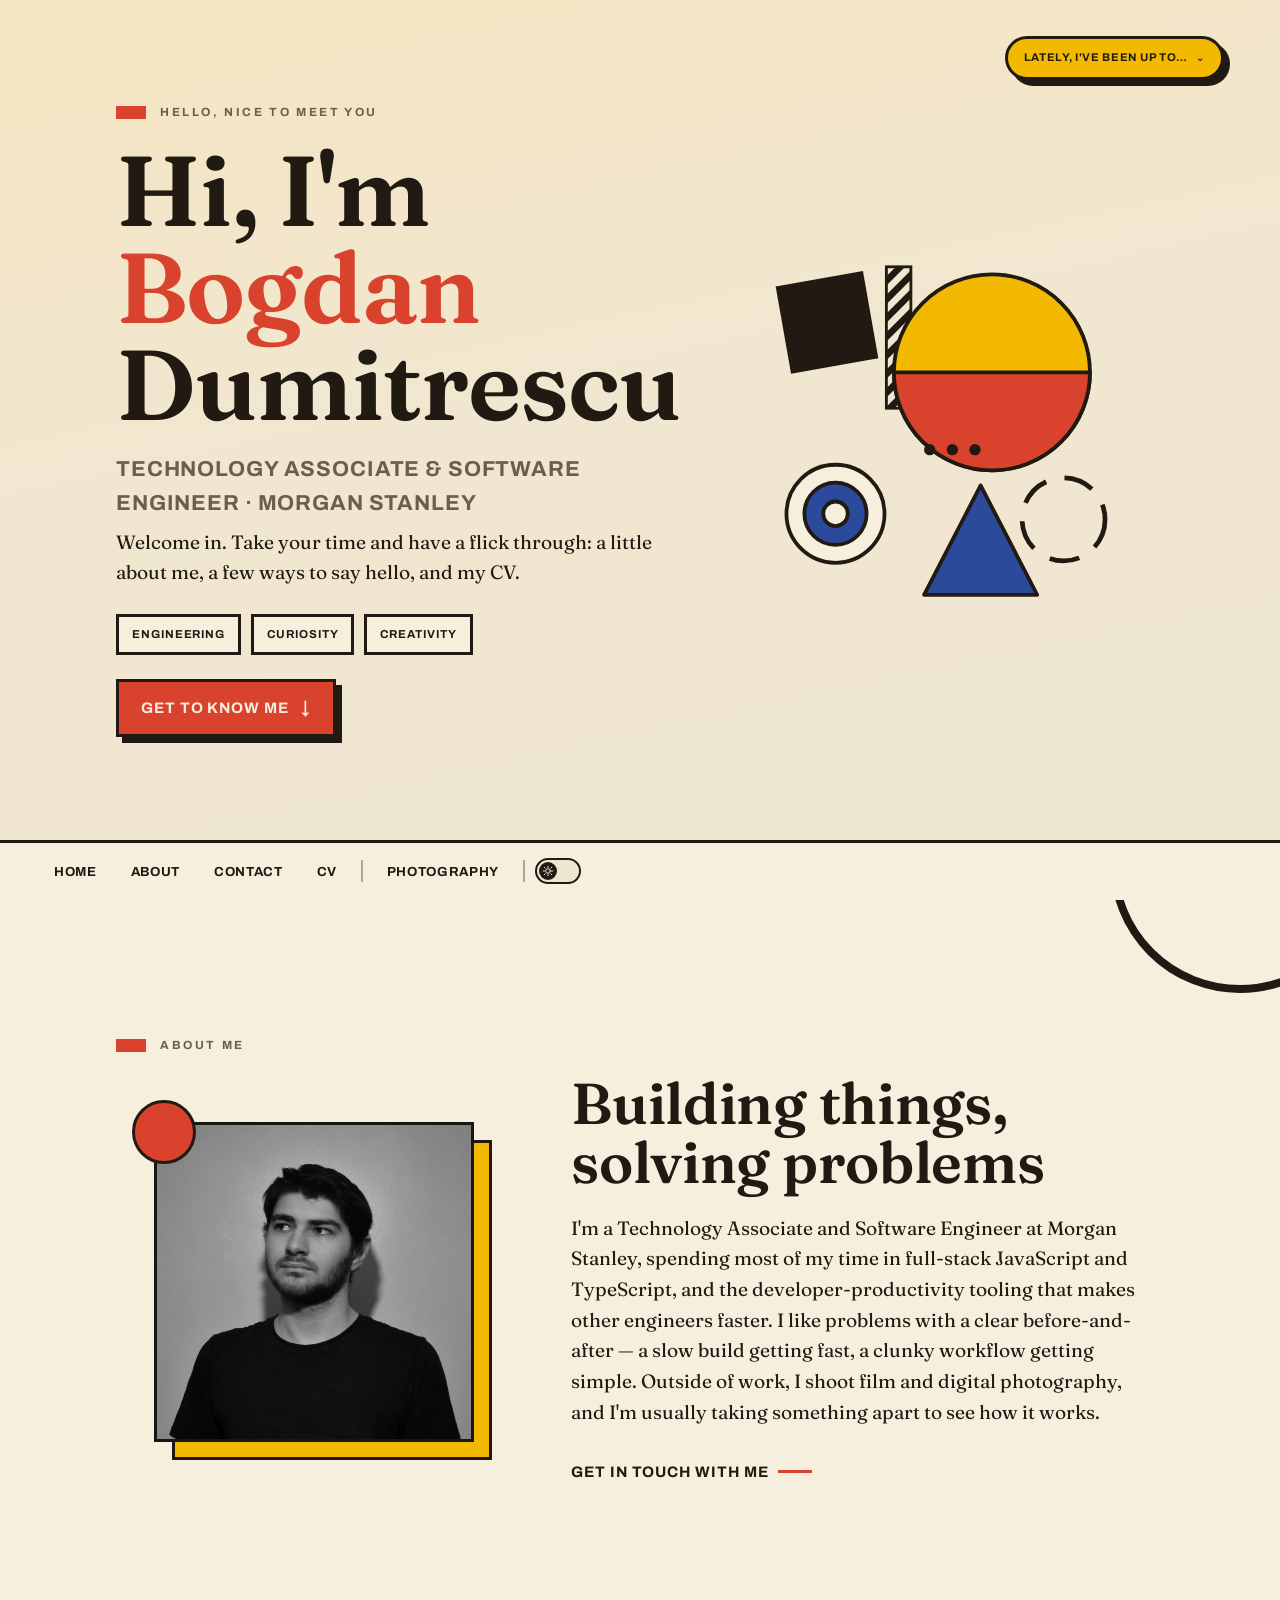
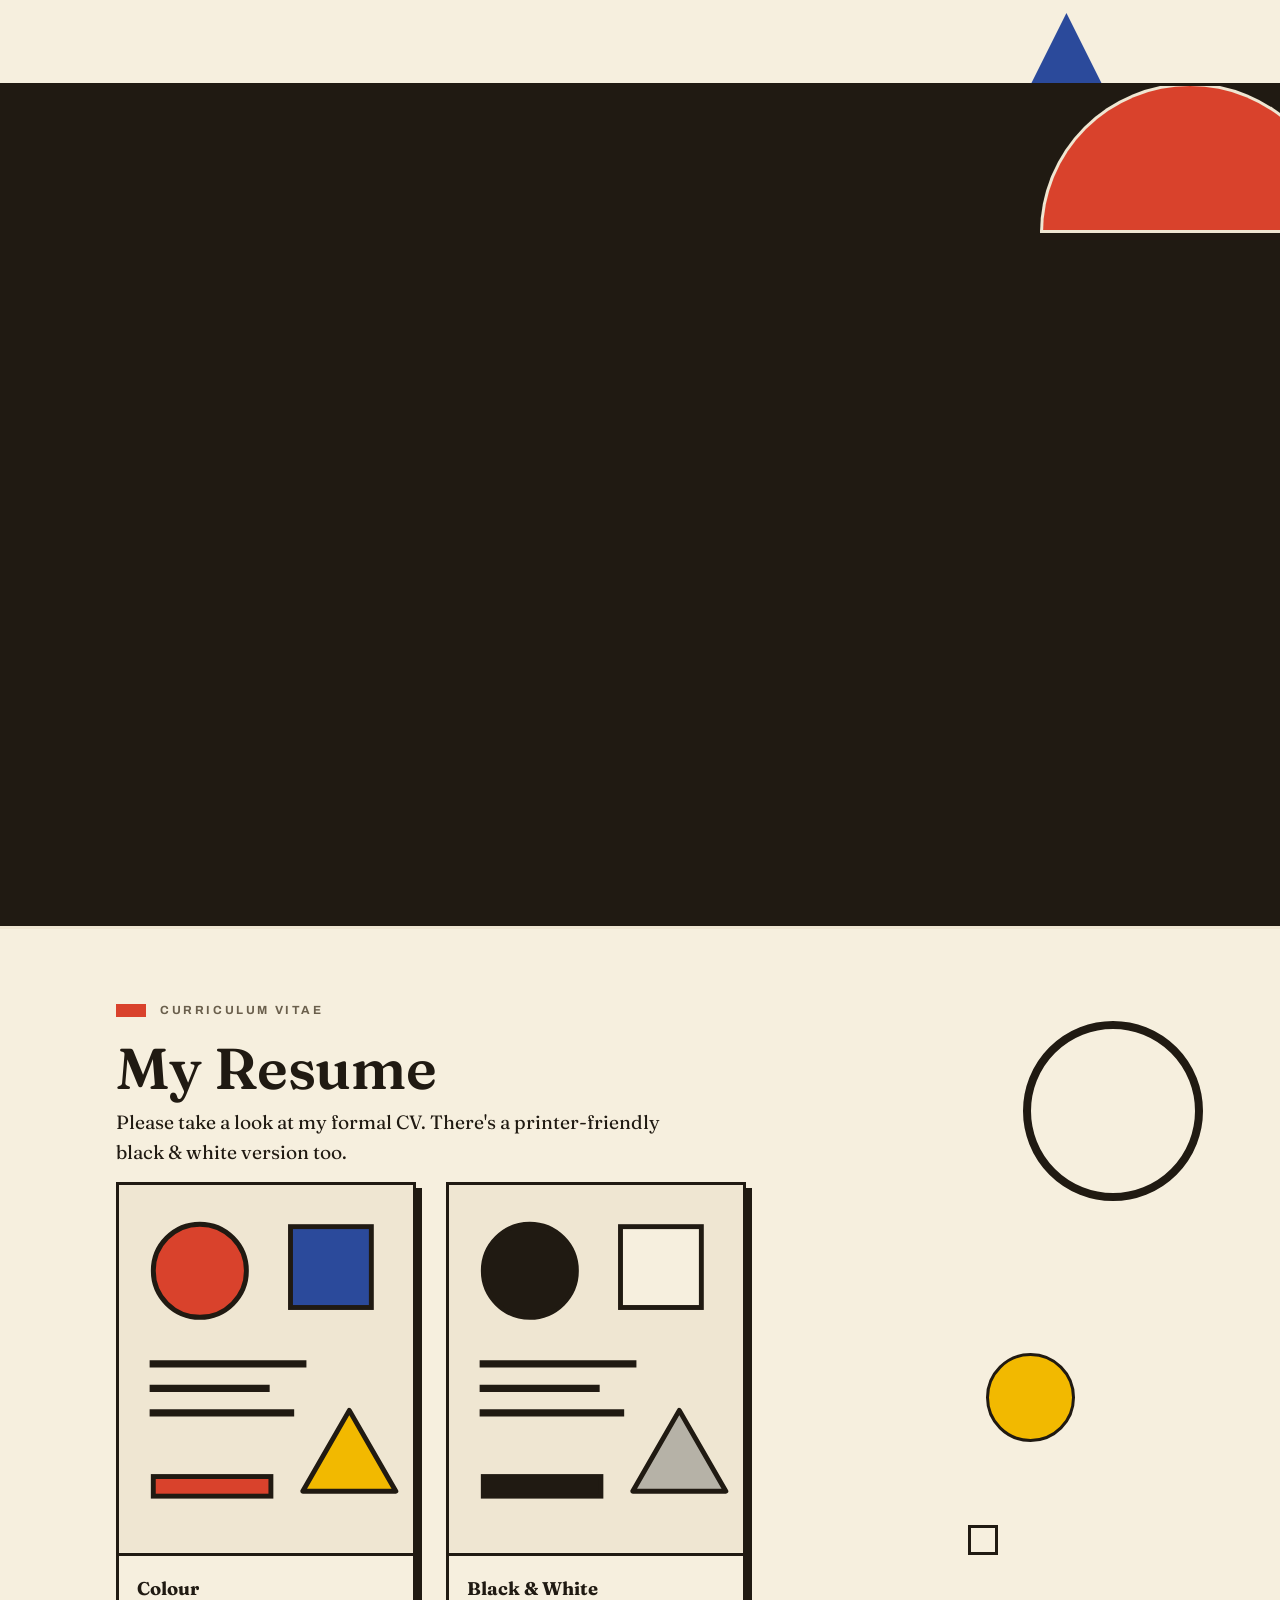
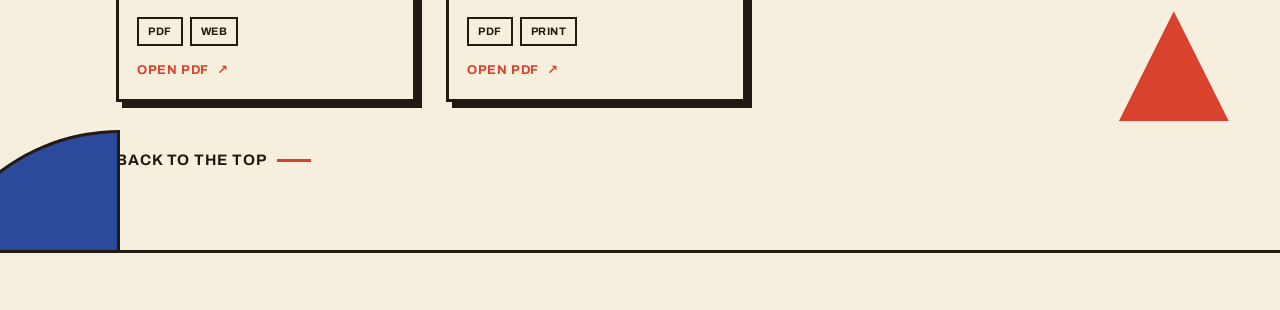
==== commit ff657da2: "Deploy" ====
--- a/index.html
+++ b/index.html
@@ -81,8 +81,8 @@
       src="https://truenas-scale.tailc50435.ts.net/script.js"
       data-website-id="eb365740-cc9d-4279-b6a5-34cb9e57db77"
     ></script>
-    <script type="module" crossorigin src="/assets/index-DCsUKTKU.js"></script>
-    <link rel="stylesheet" crossorigin href="/assets/index-BkdidCaW.css">
+    <script type="module" crossorigin src="/assets/index-B0gqv6Yd.js"></script>
+    <link rel="stylesheet" crossorigin href="/assets/index-BU1AlMBg.css">
   </head>
   <body>
     <noscript>You need to enable JavaScript to run this app.</noscript>
--- a/assets/index-BU1AlMBg.css
+++ b/assets/index-BU1AlMBg.css
@@ -0,0 +1 @@
+@font-face{font-family:Fraunces Variable;font-style:normal;font-display:swap;font-weight:100 900;src:url(/assets/fraunces-vietnamese-wght-normal-CnvboYUG.woff2) format("woff2-variations");unicode-range:U+0102-0103,U+0110-0111,U+0128-0129,U+0168-0169,U+01A0-01A1,U+01AF-01B0,U+0300-0301,U+0303-0304,U+0308-0309,U+0323,U+0329,U+1EA0-1EF9,U+20AB}@font-face{font-family:Fraunces Variable;font-style:normal;font-display:swap;font-weight:100 900;src:url(/assets/fraunces-latin-ext-wght-normal-Ca2vKHc0.woff2) format("woff2-variations");unicode-range:U+0100-02BA,U+02BD-02C5,U+02C7-02CC,U+02CE-02D7,U+02DD-02FF,U+0304,U+0308,U+0329,U+1D00-1DBF,U+1E00-1E9F,U+1EF2-1EFF,U+2020,U+20A0-20AB,U+20AD-20C0,U+2113,U+2C60-2C7F,U+A720-A7FF}@font-face{font-family:Fraunces Variable;font-style:normal;font-display:swap;font-weight:100 900;src:url(/assets/fraunces-latin-wght-normal-ukD16Tqj.woff2) format("woff2-variations");unicode-range:U+0000-00FF,U+0131,U+0152-0153,U+02BB-02BC,U+02C6,U+02DA,U+02DC,U+0304,U+0308,U+0329,U+2000-206F,U+20AC,U+2122,U+2191,U+2193,U+2212,U+2215,U+FEFF,U+FFFD}@font-face{font-family:Archivo Variable;font-style:normal;font-display:swap;font-weight:100 900;src:url(/assets/archivo-vietnamese-wght-normal-XAtsl5Q_.woff2) format("woff2-variations");unicode-range:U+0102-0103,U+0110-0111,U+0128-0129,U+0168-0169,U+01A0-01A1,U+01AF-01B0,U+0300-0301,U+0303-0304,U+0308-0309,U+0323,U+0329,U+1EA0-1EF9,U+20AB}@font-face{font-family:Archivo Variable;font-style:normal;font-display:swap;font-weight:100 900;src:url(/assets/archivo-latin-ext-wght-normal-C4zznr8T.woff2) format("woff2-variations");unicode-range:U+0100-02BA,U+02BD-02C5,U+02C7-02CC,U+02CE-02D7,U+02DD-02FF,U+0304,U+0308,U+0329,U+1D00-1DBF,U+1E00-1E9F,U+1EF2-1EFF,U+2020,U+20A0-20AB,U+20AD-20C0,U+2113,U+2C60-2C7F,U+A720-A7FF}@font-face{font-family:Archivo Variable;font-style:normal;font-display:swap;font-weight:100 900;src:url(/assets/archivo-latin-wght-normal-E0tuGl4L.woff2) format("woff2-variations");unicode-range:U+0000-00FF,U+0131,U+0152-0153,U+02BB-02BC,U+02C6,U+02DA,U+02DC,U+0304,U+0308,U+0329,U+2000-206F,U+20AC,U+2122,U+2191,U+2193,U+2212,U+2215,U+FEFF,U+FFFD}@font-face{font-family:Big Shoulders Display Variable;font-style:normal;font-display:swap;font-weight:100 900;src:url(/assets/big-shoulders-display-vietnamese-wght-normal-B-JM5mJH.woff2) format("woff2-variations");unicode-range:U+0102-0103,U+0110-0111,U+0128-0129,U+0168-0169,U+01A0-01A1,U+01AF-01B0,U+0300-0301,U+0303-0304,U+0308-0309,U+0323,U+0329,U+1EA0-1EF9,U+20AB}@font-face{font-family:Big Shoulders Display Variable;font-style:normal;font-display:swap;font-weight:100 900;src:url(/assets/big-shoulders-display-latin-ext-wght-normal-EP2r9iG4.woff2) format("woff2-variations");unicode-range:U+0100-02BA,U+02BD-02C5,U+02C7-02CC,U+02CE-02D7,U+02DD-02FF,U+0304,U+0308,U+0329,U+1D00-1DBF,U+1E00-1E9F,U+1EF2-1EFF,U+2020,U+20A0-20AB,U+20AD-20C0,U+2113,U+2C60-2C7F,U+A720-A7FF}@font-face{font-family:Big Shoulders Display Variable;font-style:normal;font-display:swap;font-weight:100 900;src:url(/assets/big-shoulders-display-latin-wght-normal-Bn_gnr7w.woff2) format("woff2-variations");unicode-range:U+0000-00FF,U+0131,U+0152-0153,U+02BB-02BC,U+02C6,U+02DA,U+02DC,U+0304,U+0308,U+0329,U+2000-206F,U+20AC,U+2122,U+2191,U+2193,U+2212,U+2215,U+FEFF,U+FFFD}._tot_1l5i0_5{width:100%;overflow-x:hidden;padding-bottom:var(--footer-h, 84px)}._scrollProgress_1l5i0_16{position:fixed;top:0;left:0;right:0;z-index:60;height:3px;background:transparent}._scrollProgress__bar_1l5i0_26{height:100%;width:100%;background:var(--accent);transform-origin:left;transform:scaleX(0)}._section_1l5i0_34{position:relative;overflow:hidden;min-height:100vh;min-height:100dvh;min-height:calc(100dvh - var(--footer-h, 84px));display:flex;align-items:center;padding:clamp(48px,8vh,120px) 0;border-bottom:var(--border-w) solid var(--line);scroll-snap-align:start}._sectionHero_1l5i0_52{background:linear-gradient(168deg,var(--paper-warm) 0%,var(--paper-warm-mid) 46%,var(--paper) 100%)}._sectionAlt_1l5i0_62{background:var(--paper-2)}._sectionDark_1l5i0_67{background:var(--ink);color:var(--paper);--line: var(--paper);--muted: #c9c2b1;--paper-2: #201d18;--shadow: 5px 5px 0 var(--paper);--shadow-hover: 9px 9px 0 var(--paper);--focus: var(--yellow)}._inner_1l5i0_78{position:relative;z-index:1;width:100%;max-width:var(--maxw);margin:0 auto;padding:0 clamp(20px,5vw,56px)}._reveal_1l5i0_90{opacity:0;transform:translateY(28px);transition:opacity .7s cubic-bezier(.2,.6,.2,1),transform .7s cubic-bezier(.2,.6,.2,1)}._reveal_1l5i0_90._revealed_1l5i0_98{opacity:1;transform:none}._eyebrow_1l5i0_107{display:flex;align-items:center;gap:14px;font-family:var(--font-sans);text-transform:uppercase;letter-spacing:.22em;font-size:.74rem;font-weight:700;color:var(--muted);margin:0 0 20px}._eyebrow_1l5i0_107:before{content:"";width:30px;height:13px;background:var(--accent);flex:none}._title_1l5i0_128{font-size:clamp(2.2rem,5.4vw,3.6rem);font-weight:600;line-height:1.02;letter-spacing:-.005em}._hero__title_1l5i0_135{font-size:clamp(3rem,9vw,6.2rem);font-weight:620;line-height:.98;letter-spacing:-.01em}._hero__title_1l5i0_135 em{font-style:normal;color:var(--red)}._subtitle_1l5i0_147{font-family:var(--font-sans);text-transform:uppercase;letter-spacing:.04em;font-weight:700;font-size:clamp(1rem,2vw,1.35rem);margin:0 0 6px;color:var(--muted)}._lede_1l5i0_157{font-size:clamp(1rem,1.5vw,1.2rem);max-width:48ch;margin:0;color:var(--ink)}._center_1l5i0_164{text-align:center;margin-left:auto;margin-right:auto}._btn_1l5i0_174{display:inline-flex;align-items:center;gap:12px;font-family:var(--font-sans);text-transform:uppercase;letter-spacing:.06em;font-weight:700;font-size:.95rem;cursor:pointer;background:var(--accent);color:var(--on-accent);border:var(--border-w) solid var(--line);padding:14px 22px;box-shadow:var(--shadow);transition:transform .18s ease,box-shadow .18s ease}._btn_1l5i0_174:hover{transform:translate(-2px,-2px);box-shadow:var(--shadow-hover)}._btn_1l5i0_174:active{transform:translate(2px,2px);box-shadow:2px 2px 0 var(--ink)}._btn_1l5i0_174 ._arrow_1l5i0_204{font-size:1.15em;line-height:1}._textLink_1l5i0_209{display:inline-flex;align-items:center;gap:10px;background:none;border:0;padding:6px 0;cursor:pointer;font-family:var(--font-sans);text-transform:uppercase;letter-spacing:.06em;font-weight:700;font-size:.95rem;color:inherit}._textLink_1l5i0_209:after{content:"";flex:none;width:34px;height:var(--border-w);background:var(--accent);transition:width .25s ease}._textLink_1l5i0_209:hover:after{width:60px}._hero__grid_1l5i0_242{display:grid;grid-template-columns:1.1fr .9fr;gap:clamp(24px,5vw,64px);align-items:center}._hero__meta_1l5i0_249{display:flex;flex-wrap:wrap;gap:10px;margin:26px 0 24px}._chip_1l5i0_256{font-family:var(--font-sans);text-transform:uppercase;letter-spacing:.08em;font-size:.72rem;font-weight:700;padding:8px 13px;border:var(--border-w) solid var(--line);background:var(--paper-2)}._hero__art_1l5i0_267{width:100%;max-width:460px;margin:0 auto}._hero__art_1l5i0_267 svg{width:100%;height:auto;display:block}._spin_1l5i0_279{transform-box:fill-box;transform-origin:center;animation:_spin_1l5i0_279 22s linear infinite}@keyframes _spin_1l5i0_279{to{transform:rotate(360deg)}}._nowBadge_1l5i0_295{position:absolute;z-index:2;top:clamp(20px,4vh,44px);right:clamp(20px,5vw,56px)}._nowBadge__trigger_1l5i0_302{display:inline-flex;align-items:center;gap:8px;font-family:var(--font-sans);text-transform:uppercase;letter-spacing:.06em;font-weight:700;font-size:.7rem;color:var(--on-yellow);cursor:pointer;background:var(--yellow);border:var(--border-w) solid var(--line);border-radius:999px;padding:10px 16px;box-shadow:var(--shadow);white-space:nowrap;transition:transform .18s ease,box-shadow .18s ease}._nowBadge__trigger_1l5i0_302:hover{transform:translate(-2px,-2px);box-shadow:var(--shadow-hover)}._nowBadge__icon_1l5i0_329{display:inline-block;font-size:.9em;line-height:1;transition:transform .25s ease}._nowBadge_1l5i0_295:focus-within ._nowBadge__icon_1l5i0_329,._nowBadge_1l5i0_295._nowBadgeOpen_1l5i0_337 ._nowBadge__icon_1l5i0_329{transform:rotate(180deg)}._nowBadge__detail_1l5i0_343{position:absolute;top:calc(100% + 10px);right:0;width:max-content;max-width:min(280px,62vw);background:var(--paper-2);color:var(--ink);border:var(--border-w) solid var(--line);border-radius:4px 0 4px 4px;box-shadow:var(--shadow);padding:16px 18px;font-size:.92rem;line-height:1.45;opacity:0;transform:translateY(-6px) scale(.97);transform-origin:top right;pointer-events:none;transition:opacity .2s ease,transform .2s cubic-bezier(.2,.6,.2,1)}._nowBadge_1l5i0_295:focus-within ._nowBadge__detail_1l5i0_343,._nowBadge_1l5i0_295._nowBadgeOpen_1l5i0_337 ._nowBadge__detail_1l5i0_343{opacity:1;transform:translateY(0) scale(1);pointer-events:auto}@media(hover:hover)and (pointer:fine){._nowBadge_1l5i0_295:hover ._nowBadge__icon_1l5i0_329{transform:rotate(180deg)}._nowBadge_1l5i0_295:hover ._nowBadge__detail_1l5i0_343{opacity:1;transform:translateY(0) scale(1);pointer-events:auto}}._about__grid_1l5i0_392{display:grid;grid-template-columns:.8fr 1.2fr;gap:clamp(28px,5vw,60px);align-items:center}._avatar_1l5i0_399{position:relative;width:min(320px,70vw);aspect-ratio:1 / 1;margin:0 auto}._avatar_1l5i0_399 img{position:relative;z-index:1;width:100%;height:100%;object-fit:cover;border:var(--border-w) solid var(--line);filter:grayscale(1) contrast(1.05)}._avatar_1l5i0_399:before{content:"";position:absolute;top:18px;right:-18px;bottom:-18px;left:18px;background:var(--yellow);border:var(--border-w) solid var(--line);z-index:0}._avatar__dot_1l5i0_425{position:absolute;z-index:2;top:-22px;left:-22px;width:64px;height:64px;border-radius:50%;background:var(--red);border:var(--border-w) solid var(--line)}._about__body_1l5i0_437 h2{margin-bottom:20px}._tags_1l5i0_445{display:flex;flex-wrap:wrap;gap:7px}._tag_1l5i0_445{font-family:var(--font-sans);text-transform:uppercase;letter-spacing:.05em;font-size:.68rem;font-weight:700;padding:4px 9px;border:2px solid var(--line);color:var(--ink)}._more_1l5i0_462{margin-top:auto;display:inline-flex;align-items:center;gap:8px;font-family:var(--font-sans);text-transform:uppercase;letter-spacing:.05em;font-weight:700;font-size:.8rem;color:var(--accent)}._more_1l5i0_462:hover{text-decoration:underline;text-underline-offset:3px}._contact__grid_1l5i0_484{display:grid;grid-template-columns:repeat(auto-fit,minmax(240px,300px));gap:30px;margin-top:14px}._contactCard_1l5i0_497{display:flex;flex-direction:column;background:#f6efde;border:var(--border-w) solid #201a12;box-shadow:var(--shadow);transition:transform .18s ease,box-shadow .18s ease}._contactCard_1l5i0_497:hover,._contactCard_1l5i0_497:focus-within{transform:translate(-5px,-5px);box-shadow:var(--shadow-hover)}._contactCover_1l5i0_517{display:block;border-bottom:var(--border-w) solid #201a12}._contactCover_1l5i0_517 svg{display:block;width:100%;height:auto}._contactCard__body_1l5i0_528{display:flex;flex-direction:column;gap:14px;padding:18px;flex:1;color:#201a12}._contactCard__body_1l5i0_528 h3{font-size:1.15rem;font-weight:700}._contactTag_1l5i0_542{font-family:var(--font-sans);text-transform:uppercase;letter-spacing:.05em;font-size:.68rem;font-weight:700;padding:4px 9px;border:2px solid #201a12;color:#201a12}._contactMore_1l5i0_553{margin-top:auto;display:inline-flex;align-items:center;gap:8px;font-family:var(--font-sans);text-transform:uppercase;letter-spacing:.05em;font-weight:700;font-size:.8rem;color:var(--accent)}._contactMore_1l5i0_553:hover{text-decoration:underline;text-underline-offset:3px}._footer_1l5i0_575{position:fixed;left:0;right:0;bottom:0;z-index:50;display:flex;align-items:center;justify-content:space-between;gap:18px;padding:12px clamp(20px,5vw,40px);background:var(--paper-2)}._brand_1l5i0_589{font-family:var(--font-sans);text-transform:uppercase;font-weight:800;letter-spacing:.02em;font-size:.95rem;display:flex;align-items:center;gap:10px}._brand_1l5i0_589:before{content:"";width:16px;height:16px;background:var(--red);border-radius:50%;border:2px solid var(--line)}._navList_1l5i0_609{display:flex;align-items:center;gap:6px;flex-wrap:wrap;list-style:none;margin:0;padding:0}._navList_1l5i0_609 li{display:flex;align-items:center}._navDivider_1l5i0_624{width:2px;height:22px;background:var(--muted);opacity:.5;margin:0 4px}._navLink_1l5i0_632{display:inline-flex;align-items:center;line-height:1;font-family:var(--font-sans);text-transform:uppercase;letter-spacing:.05em;font-weight:700;font-size:.82rem;color:var(--ink);background:none;border:2px solid transparent;padding:8px 12px;cursor:pointer}._navLink_1l5i0_632:hover{background:var(--accent);color:var(--on-accent)}._themeSwitch_1l5i0_653{position:relative;flex:none;width:46px;height:26px;padding:0;border:2px solid var(--line);border-radius:999px;background:var(--paper);cursor:pointer}._themeSwitch_1l5i0_653:hover{border-color:var(--accent)}._themeSwitch__knob_1l5i0_669{position:absolute;top:2px;left:2px;width:18px;height:18px;border-radius:50%;display:grid;place-items:center;background:var(--ink);transition:transform .2s cubic-bezier(.4,0,.2,1)}._themeSwitch_1l5i0_653[aria-checked=true] ._themeSwitch__knob_1l5i0_669{transform:translate(20px)}._themeSwitch__icon_1l5i0_686{width:12px;height:12px;color:var(--paper)}._navToggle_1l5i0_700{position:fixed;top:clamp(14px,3vh,24px);left:clamp(16px,5vw,32px);z-index:70;width:46px;height:46px;display:grid;place-items:center;background:var(--accent);color:var(--on-accent);border:var(--border-w) solid var(--line);border-radius:999px;box-shadow:var(--shadow);cursor:pointer}._navToggle_1l5i0_700 svg{width:22px;height:22px}._srOnly_1l5i0_722{position:absolute;width:1px;height:1px;padding:0;margin:-1px;overflow:hidden;clip:rect(0,0,0,0);white-space:nowrap;border:0}._navOverlay_1l5i0_734{position:fixed;top:0;right:0;bottom:0;left:0;z-index:65;display:grid;place-items:center;background:var(--paper-2);opacity:0;visibility:hidden;transform:translateY(-8px);transition:opacity .25s ease,transform .25s ease,visibility .25s}._navOverlay_1l5i0_734[data-open=true]{opacity:1;visibility:visible;transform:translateY(0)}._navOverlay__content_1l5i0_756{display:grid;gap:6px;width:min(320px,84vw)}._navOverlay__divider_1l5i0_762{height:2px;background:var(--muted);opacity:.5;margin:6px 0}._navOverlay_1l5i0_734 ._navLink_1l5i0_632{text-align:left;font-size:1.05rem;padding:14px;border:2px solid var(--line)}._navOverlay_1l5i0_734 ._themeSwitch_1l5i0_653{justify-self:start}._deco_1l5i0_784{position:absolute;top:0;right:0;bottom:0;left:0;z-index:0;overflow:hidden;pointer-events:none}._shape_1l5i0_792{position:absolute;border:var(--border-w) solid var(--line)}._circle_1l5i0_797{border-radius:50%}._ring_1l5i0_800{border-radius:50%;background:transparent!important;border-width:8px}._halfDisc_1l5i0_805{border-radius:999px 999px 0 0}._quarter_1l5i0_808{border-radius:100% 0 0}._triangle_1l5i0_811{border:0;clip-path:polygon(50% 0,100% 100%,0 100%)}._fRed_1l5i0_816{background:var(--red)}._fBlue_1l5i0_819{background:var(--blue)}._fYellow_1l5i0_822{background:var(--yellow)}._fInk_1l5i0_825{background:var(--ink)}._fPaper_1l5i0_828{background:var(--paper-2)}._fNone_1l5i0_831{background:transparent}._stripes_1l5i0_835{border:0;background:repeating-linear-gradient(45deg,var(--ink) 0 7px,transparent 7px 15px)}._dots_1l5i0_844{border:0;background-image:radial-gradient(var(--ink) 3px,transparent 3.5px);background-size:18px 18px}@media(max-width:860px){._decoHideMobile_1l5i0_851{display:none}}._cvGrid_1l5i0_860{display:grid;grid-template-columns:repeat(auto-fit,minmax(240px,300px));gap:30px;margin-top:14px}._cvCard_1l5i0_867{display:flex;flex-direction:column;background:var(--paper-2);border:var(--border-w) solid var(--line);box-shadow:var(--shadow);transition:transform .18s ease,box-shadow .18s ease}._cvCard_1l5i0_867:hover,._cvCard_1l5i0_867:focus-within{transform:translate(-5px,-5px);box-shadow:var(--shadow-hover)}._cvCover_1l5i0_884{display:block;border-bottom:var(--border-w) solid var(--line)}._cvCover_1l5i0_884 svg{display:block;width:100%;height:auto}._cvCover__portrait_1l5i0_895{display:block}._cvCover__wide_1l5i0_899{display:none}._cvCard__body_1l5i0_903{display:flex;flex-direction:column;gap:14px;padding:18px;flex:1}._cvCard__body_1l5i0_903 h3{font-size:1.15rem;font-weight:700}@media(max-width:860px){._hero__grid_1l5i0_242,._about__grid_1l5i0_392{grid-template-columns:1fr}._hero__art_1l5i0_267{order:-1;max-width:300px}._avatar_1l5i0_399{order:-1}._cvGrid_1l5i0_860,._contact__grid_1l5i0_484{justify-content:center}}@media(max-width:620px){._footer_1l5i0_575,._cvCover__portrait_1l5i0_895{display:none}._cvCover__wide_1l5i0_899{display:block}._hero__meta_1l5i0_249{margin:18px 0 20px}._nowBadge_1l5i0_295{top:14px;right:14px}._nowBadge__trigger_1l5i0_302{font-size:.62rem;padding:8px 12px}._nowBadge__detail_1l5i0_343{max-width:min(240px,66vw);font-size:.86rem;padding:14px 16px}._section_1l5i0_34{min-height:0;align-items:flex-start;padding:88px 0 48px;scroll-snap-align:none}}@media(min-width:621px){._navToggle_1l5i0_700,._navOverlay_1l5i0_734{display:none}}@media(max-height:820px){._hero__title_1l5i0_135{font-size:clamp(2.4rem,7vw,4.6rem)}._subtitle_1l5i0_147{margin-top:10px}._hero__meta_1l5i0_249{margin:16px 0 18px}}._photoBlog_yiunt_11{--ink: #0a0908;--paper: #ede6d6;--bone: #f7f3e9;--brick: #8a3220;--brass: #c1552c;--smoke: #8c8175;--brass-05: rgba(193, 85, 44, .05);--brass-15: rgba(193, 85, 44, .15);--brass-35: rgba(193, 85, 44, .35);--brass-40: rgba(193, 85, 44, .4);--brass-50: rgba(193, 85, 44, .5);--brass-60: rgba(193, 85, 44, .6);--blinds-shade: rgba(0, 0, 0, .4);--photo-shade: #0a0908;--brass-vivid: #c1552c;--font-display: "Big Shoulders Display Variable", "Archivo Variable", sans-serif;--font-serif: "Fraunces Variable", Georgia, "Times New Roman", serif;--font-mono: "Courier New", Courier, monospace;background:var(--ink);color:var(--bone);min-height:100vh;font-family:var(--font-serif);line-height:1.65}html[data-photo-theme=light] ._photoBlog_yiunt_11{--ink: #d6d2c8;--bone: #1a1712;--paper: #39352c;--smoke: #6f6a5c;--brass: #9c4a26;--brick: #7a3620;--brass-05: rgba(156, 74, 38, .05);--brass-15: rgba(156, 74, 38, .15);--brass-35: rgba(156, 74, 38, .35);--brass-40: rgba(156, 74, 38, .4);--brass-50: rgba(156, 74, 38, .5);--brass-60: rgba(156, 74, 38, .6);--blinds-shade: rgba(0, 0, 0, .08)}._photoBlog_yiunt_11 :focus-visible{outline:3px solid var(--brass);outline-offset:3px}._photoBlog_yiunt_11:before{content:"";position:fixed;top:0;right:0;bottom:0;left:0;z-index:500;pointer-events:none;opacity:.05;mix-blend-mode:overlay;background-image:url("data:image/svg+xml,%3Csvg xmlns='http://www.w3.org/2000/svg'%3E%3Cfilter id='n'%3E%3CfeTurbulence type='fractalNoise' baseFrequency='0.85' numOctaves='2' stitchTiles='stitch'/%3E%3C/filter%3E%3Crect width='100%25' height='100%25' filter='url(%23n)'/%3E%3C/svg%3E")}._photoBlog_yiunt_11 a{color:inherit}._sprocketStrip_yiunt_112{height:20px;background-color:var(--brass);background-image:radial-gradient(circle at center,var(--ink) 0 3.2px,transparent 3.3px);background-size:26px 20px;background-position:13px center;background-repeat:repeat-x}._inner_yiunt_125{max-width:1160px;margin:0 auto;padding:0 32px}._backLink_yiunt_131{display:inline-flex;align-items:center;gap:6px;font-family:var(--font-mono);font-size:.78rem;font-weight:600;text-transform:uppercase;letter-spacing:.1em;color:var(--brass)}._footer_yiunt_143{border-top:1px solid var(--brass-35);margin-top:64px;padding:28px 32px 40px;max-width:1160px;margin-left:auto;margin-right:auto;display:flex;align-items:center;flex-wrap:wrap;gap:8px 24px;justify-content:space-between;font-family:var(--font-mono);font-size:.78rem;letter-spacing:.04em;color:var(--smoke)}._footer_yiunt_143 p{margin:0}._footerLink_yiunt_165{color:var(--smoke);font-weight:600}._studioNote_yiunt_170{max-width:1160px;padding:44px 32px 0;margin:0 auto}._studioNote_yiunt_170 ._eyebrow_yiunt_176{color:var(--smoke)}._studioNoteText_yiunt_183{font-family:var(--font-serif);font-size:.95rem;color:var(--smoke);max-width:640px;margin:14px 0 0}._studioNoteText_yiunt_183 strong{color:var(--bone)}._headerRight_yiunt_195{display:flex;align-items:center;gap:18px}._themeSwitch_yiunt_201{position:relative;flex:none;width:38px;height:21px;padding:0;border:1px solid var(--brass);border-radius:999px;background:none;cursor:pointer}._themeSwitch__knob_yiunt_213{position:absolute;top:2px;left:2px;width:15px;height:15px;border-radius:50%;display:grid;place-items:center;background:var(--brass);transition:transform .2s cubic-bezier(.4,0,.2,1)}._themeSwitch_yiunt_201[aria-checked=true] ._themeSwitch__knob_yiunt_213{transform:translate(17px)}._themeSwitch__icon_yiunt_230{width:10px;height:10px;color:var(--photo-shade)}._masthead_yiunt_238{position:relative;overflow:hidden;padding:56px 32px 32px;max-width:1160px;margin:0 auto}._mastheadBlinds_yiunt_249{position:absolute;top:-20px;right:-32px;bottom:-20px;left:-32px;pointer-events:none;z-index:0;background:repeating-linear-gradient(98deg,transparent 0px 30px,var(--brass-05) 30px 34px,transparent 34px 66px,var(--blinds-shade) 66px 100px)}._mastheadContent_yiunt_263{position:relative;z-index:1}._mastheadTop_yiunt_268{display:flex;justify-content:flex-end;align-items:baseline;margin-bottom:28px}._issue_yiunt_275{font-family:var(--font-mono);font-size:.78rem;letter-spacing:.1em;text-transform:uppercase;color:var(--smoke)}._brandmark_yiunt_286{font-family:var(--font-display);font-weight:800;font-stretch:condensed;text-transform:uppercase;letter-spacing:.01em;font-size:clamp(3.2rem,10vw,7.5rem);line-height:.86;margin:0;color:var(--bone)}._brandmark_yiunt_286 em{font-style:normal;color:var(--brass)}._mastheadTitle_yiunt_303{font-family:var(--font-display);font-weight:700;font-stretch:condensed;text-transform:uppercase;letter-spacing:.01em;font-size:clamp(1.6rem,4vw,2.4rem);line-height:1;margin:18px 0 0;color:var(--smoke)}._mastheadDeck_yiunt_315{font-style:italic;color:var(--smoke);font-size:1.1rem;max-width:46ch;margin:12px 0 0}._rule_yiunt_323{height:1px;background:var(--brass);max-width:1160px;margin:0 auto}._toolbar_yiunt_330{display:flex;align-items:baseline;justify-content:space-between;flex-wrap:wrap;gap:12px 24px;max-width:1160px;margin:0 auto;padding:18px 32px 0}._toolbarGroup_yiunt_341{display:flex;align-items:center;flex-wrap:wrap;gap:10px}._sortLabel_yiunt_348{font-family:var(--font-mono);font-size:.72rem;letter-spacing:.1em;text-transform:uppercase;color:var(--smoke)}._sortButton_yiunt_356{font-family:var(--font-mono);font-size:.9rem;letter-spacing:.06em;color:var(--smoke);background:none;border:1px solid var(--smoke);padding:8px 14px;cursor:pointer}._sortButton_yiunt_356[aria-pressed=true]{color:var(--photo-shade);background:var(--brass-vivid);border-color:var(--brass-vivid)}._emptyState_yiunt_373{max-width:1160px;margin:0 auto;padding:64px 32px 96px}._emptyState_yiunt_373 p:last-child{color:var(--smoke);max-width:46ch}._loadMoreSentinel_yiunt_384{height:1px}._grid_yiunt_391{list-style:none;padding:40px 32px 24px;max-width:1160px;margin:0 auto;display:grid;grid-template-columns:repeat(auto-fill,minmax(280px,1fr));gap:40px 32px}._card_yiunt_402{display:flex;flex-direction:column;height:100%;position:relative;border:1px solid var(--brass-40);transition:border-color .2s ease}._card_yiunt_402:hover,._card_yiunt_402:focus-visible{border-color:var(--brass)}._cardPhoto_yiunt_416{position:relative;flex-shrink:0;aspect-ratio:3 / 2;overflow:hidden;background:var(--photo-shade);border-bottom:1px solid var(--brass-40)}._cardPhoto_yiunt_416 img{width:100%;height:100%;object-fit:cover;transition:transform .5s cubic-bezier(.2,.6,.2,1)}._card_yiunt_402:hover ._cardPhoto_yiunt_416 img,._card_yiunt_402:focus-visible ._cardPhoto_yiunt_416 img{transform:scale(1.045)}._cardPhoto_yiunt_416:after{content:"";position:absolute;top:0;right:0;bottom:0;left:0;background:linear-gradient(180deg,transparent 45%,var(--photo-shade) 100%);mix-blend-mode:multiply;pointer-events:none}._cardFrameNo_yiunt_446{font-family:var(--font-mono);font-size:.72rem;letter-spacing:.06em;color:var(--brass);margin:16px 18px 0}._cardTitle_yiunt_454{font-family:var(--font-display);font-weight:700;font-stretch:condensed;text-transform:uppercase;letter-spacing:.01em;font-size:1.3rem;margin:6px 18px;color:var(--bone)}._cardDesc_yiunt_465{margin:0 18px;color:var(--smoke);font-size:.95rem;display:-webkit-box;-webkit-line-clamp:2;-webkit-box-orient:vertical;overflow:hidden}._cardSpec_yiunt_475{font-family:var(--font-mono);font-size:.7rem;text-transform:uppercase;letter-spacing:.06em;color:var(--smoke);margin:12px 18px 18px}._postHeader_yiunt_486{display:flex;justify-content:space-between;align-items:center;padding:24px 32px;max-width:1160px;margin:0 auto}._frameCounter_yiunt_495{font-family:var(--font-mono);font-size:.78rem;letter-spacing:.08em;color:var(--smoke)}._postPhoto_yiunt_502{margin:0 0 40px;position:relative;max-height:72vh;overflow:hidden;background:var(--photo-shade)}._postPhoto_yiunt_502 img{width:100%;height:100%;max-height:72vh;object-fit:cover;display:block}._postPhoto_yiunt_502:after{content:"";position:absolute;top:0;right:0;bottom:0;left:0;background:linear-gradient(180deg,transparent 60%,var(--photo-shade) 100%);mix-blend-mode:multiply;pointer-events:none}._postBody_yiunt_527{max-width:720px;margin:0 auto;padding:0 32px}._eyebrow_yiunt_176{font-family:var(--font-mono);font-size:.78rem;letter-spacing:.1em;text-transform:uppercase;color:var(--brass);margin:0 0 14px}._postTitle_yiunt_542{font-family:var(--font-display);text-transform:uppercase;font-weight:800;font-stretch:condensed;font-size:clamp(2.4rem,6vw,4.2rem);line-height:.92;margin:0;color:var(--bone)}._postDeck_yiunt_553{font-style:italic;color:var(--smoke);font-size:1.15rem;max-width:56ch;margin:20px 0 40px}._prose_yiunt_561 p{margin:0 0 22px;font-size:1.08rem;color:var(--paper)}._prose_yiunt_561 ul,._prose_yiunt_561 ol{margin:0 0 22px;padding-left:1.25em;color:var(--paper);font-size:1.08rem}._prose_yiunt_561 li{margin-bottom:8px}._prose_yiunt_561 a,._blockQuote_yiunt_580 a{color:var(--brass);text-decoration:underline;text-underline-offset:2px}._prose_yiunt_561 code,._blockQuote_yiunt_580 code,._blockHeading_yiunt_588 code{font-family:var(--font-mono);font-size:.9em;background:var(--brass-15);padding:.1em .35em}._dropCap_yiunt_595:first-letter{font-family:var(--font-display);font-weight:800;font-stretch:condensed;font-size:4.4rem;line-height:.75;float:left;padding:4px 10px 0 0;color:var(--brass)}._blockHeading_yiunt_588{font-family:var(--font-display);text-transform:uppercase;font-weight:800;font-stretch:condensed;letter-spacing:.01em;font-size:1.6rem;color:var(--bone);margin:44px 0 18px}._blockImage_yiunt_619{margin:32px 0;position:relative}._blockImage_yiunt_619 img{width:100%;display:block;background:var(--photo-shade)}._blockImage_yiunt_619 figcaption{margin-top:10px;font-family:var(--font-mono);font-size:.78rem;letter-spacing:.04em;color:var(--smoke)}._morePhotos_yiunt_638{margin:48px 0 8px;padding-top:32px;border-top:1px solid var(--brass-35)}._morePhotos_yiunt_638 ._eyebrow_yiunt_176{margin-bottom:18px}._blockGallery_yiunt_648{display:grid;grid-template-columns:repeat(auto-fit,minmax(200px,1fr));gap:20px;margin:32px 0}._blockGallery_yiunt_648 img{width:100%;aspect-ratio:3 / 2;object-fit:cover;display:block;background:var(--photo-shade)}._blockGallery_yiunt_648 figcaption{margin-top:8px;font-family:var(--font-mono);font-size:.72rem;letter-spacing:.04em;color:var(--smoke)}._carousel_yiunt_673{margin:32px 0}._carouselFrame_yiunt_677{position:relative;aspect-ratio:3 / 2;overflow:hidden;background:var(--photo-shade)}._carouselFrame_yiunt_677 img{width:100%;height:100%;object-fit:cover;display:block}._carouselNav_yiunt_691{position:absolute;top:50%;transform:translateY(-50%);width:40px;height:40px;display:flex;align-items:center;justify-content:center;border:1px solid var(--brass-50);background:#0a09078c;color:var(--bone);font-size:1.4rem;line-height:1;cursor:pointer}._carouselNav_yiunt_691:hover{border-color:var(--brass);color:var(--brass)}._carouselPrev_yiunt_713{left:14px}._carouselNext_yiunt_717{right:14px}._carouselCounter_yiunt_721{position:absolute;bottom:12px;right:14px;font-family:var(--font-mono);font-size:.72rem;letter-spacing:.06em;color:var(--bone);background:#0a09078c;padding:3px 8px}._carouselCaption_yiunt_733{margin:12px 0 0;font-family:var(--font-mono);font-size:.82rem;letter-spacing:.02em;color:var(--smoke)}._carouselDots_yiunt_741{display:flex;justify-content:center;gap:8px;margin-top:16px}._carouselDot_yiunt_741{width:7px;height:7px;padding:0;border:none;border-radius:50%;background:var(--brass-35);cursor:pointer}._carouselDot_yiunt_741:hover{background:var(--brass-60)}._carouselDotActive_yiunt_762{background:var(--brass)}._blockQuote_yiunt_580{margin:36px 0;padding:2px 0 2px 24px;border-left:2px solid var(--brass)}._blockQuote_yiunt_580 p{font-family:var(--font-serif);font-style:italic;font-size:1.35rem;line-height:1.5;color:var(--bone);margin:0 0 10px}._blockQuote_yiunt_580 cite{font-family:var(--font-mono);font-style:normal;font-size:.78rem;letter-spacing:.06em;text-transform:uppercase;color:var(--smoke)}._specPlate_yiunt_790{display:grid;grid-template-columns:repeat(auto-fit,minmax(150px,1fr));border-top:1px solid var(--brass);border-bottom:1px solid var(--brass);margin:44px 0}._specItem_yiunt_798{padding:16px 22px;border-left:1px solid var(--brass)}._specItem_yiunt_798:first-child{border-left:none;padding-left:0}._specItem_yiunt_798 dt{font-family:var(--font-mono);font-size:.7rem;font-weight:700;letter-spacing:.12em;text-transform:uppercase;color:var(--smoke);margin:0 0 5px}._specItem_yiunt_798 dd{margin:0;font-family:var(--font-serif);font-size:1.05rem;color:var(--bone)}._frameNav_yiunt_825{display:flex;justify-content:space-between;gap:24px;padding:8px 0;font-family:var(--font-mono);font-size:.85rem;letter-spacing:.03em}._frameNav_yiunt_825 a{color:var(--brass);font-weight:600}._frameNavSpacer_yiunt_840{flex:1}._notFound_yiunt_846{max-width:720px;margin:0 auto;padding:96px 32px;text-align:left}._notFound_yiunt_846 p{color:var(--paper)}@media(max-width:860px){._grid_yiunt_391{grid-template-columns:repeat(auto-fill,minmax(240px,1fr));gap:32px 24px}._postPhoto_yiunt_502,._postPhoto_yiunt_502 img{max-height:52vh}}@media(max-width:620px){._inner_yiunt_125,._masthead_yiunt_238,._footer_yiunt_143,._postHeader_yiunt_486,._postBody_yiunt_527{padding-left:20px;padding-right:20px}._grid_yiunt_391{grid-template-columns:1fr;padding-left:20px;padding-right:20px}._specPlate_yiunt_790{grid-template-columns:repeat(2,1fr)}._specItem_yiunt_798:nth-child(odd){border-left:none;padding-left:0}._specItem_yiunt_798:nth-child(n+3){border-top:1px solid var(--brass)}._dropCap_yiunt_595:first-letter{font-size:3.4rem}._blockGallery_yiunt_648{grid-template-columns:1fr}}:root{--font-serif: "Fraunces Variable", Georgia, "Times New Roman", serif;--font-sans: "Archivo Variable", system-ui, -apple-system, "Segoe UI", sans-serif;--paper: #EFE6D2;--paper-2: #F6EFDE;--paper-warm: #F4E4C1;--paper-warm-mid: #F1E7D0;--ink: #201A12;--muted: #6a5f4c;--line: #201A12;--red: #D9422C;--blue: #2B4A9B;--yellow: #F2B900;--accent: var(--red);--on-accent: #F6EFDE;--on-yellow: #201a12;--focus: var(--blue);--border-w: 3px;--shadow: 6px 6px 0 var(--ink);--shadow-hover: 10px 10px 0 var(--ink);--maxw: 1160px}:root[data-theme=dark]{--paper: #1c170f;--paper-2: #241d13;--paper-warm: #2c2116;--paper-warm-mid: #261e12;--ink: #f4ecd9;--muted: #b9ac90;--line: #f4ecd9}*{box-sizing:border-box}html{scroll-behavior:smooth;scroll-snap-type:y proximity}body{margin:0;color:var(--ink);background-color:var(--paper-2);font-family:var(--font-serif);line-height:1.6;-webkit-font-smoothing:antialiased;text-rendering:optimizeLegibility}h1,h2,h3{font-family:var(--font-serif);font-weight:600;margin:0;text-wrap:balance}a{color:inherit;text-decoration:none}img{max-width:100%;display:block}button{font:inherit;color:inherit}:focus-visible{outline:3px solid var(--focus);outline-offset:3px}.skip{position:fixed;top:12px;left:12px;z-index:100;transform:translateY(-160%);background:var(--ink);color:var(--paper);font-family:var(--font-sans);text-transform:uppercase;letter-spacing:.06em;font-weight:700;font-size:.8rem;padding:12px 16px;border:var(--border-w) solid var(--ink);transition:transform .2s ease}.skip:focus-visible{transform:translateY(0)}@media(prefers-reduced-motion:reduce){html{scroll-behavior:auto}*,*:before,*:after{animation-duration:.001ms!important;animation-iteration-count:1!important;transition-duration:.001ms!important}}
